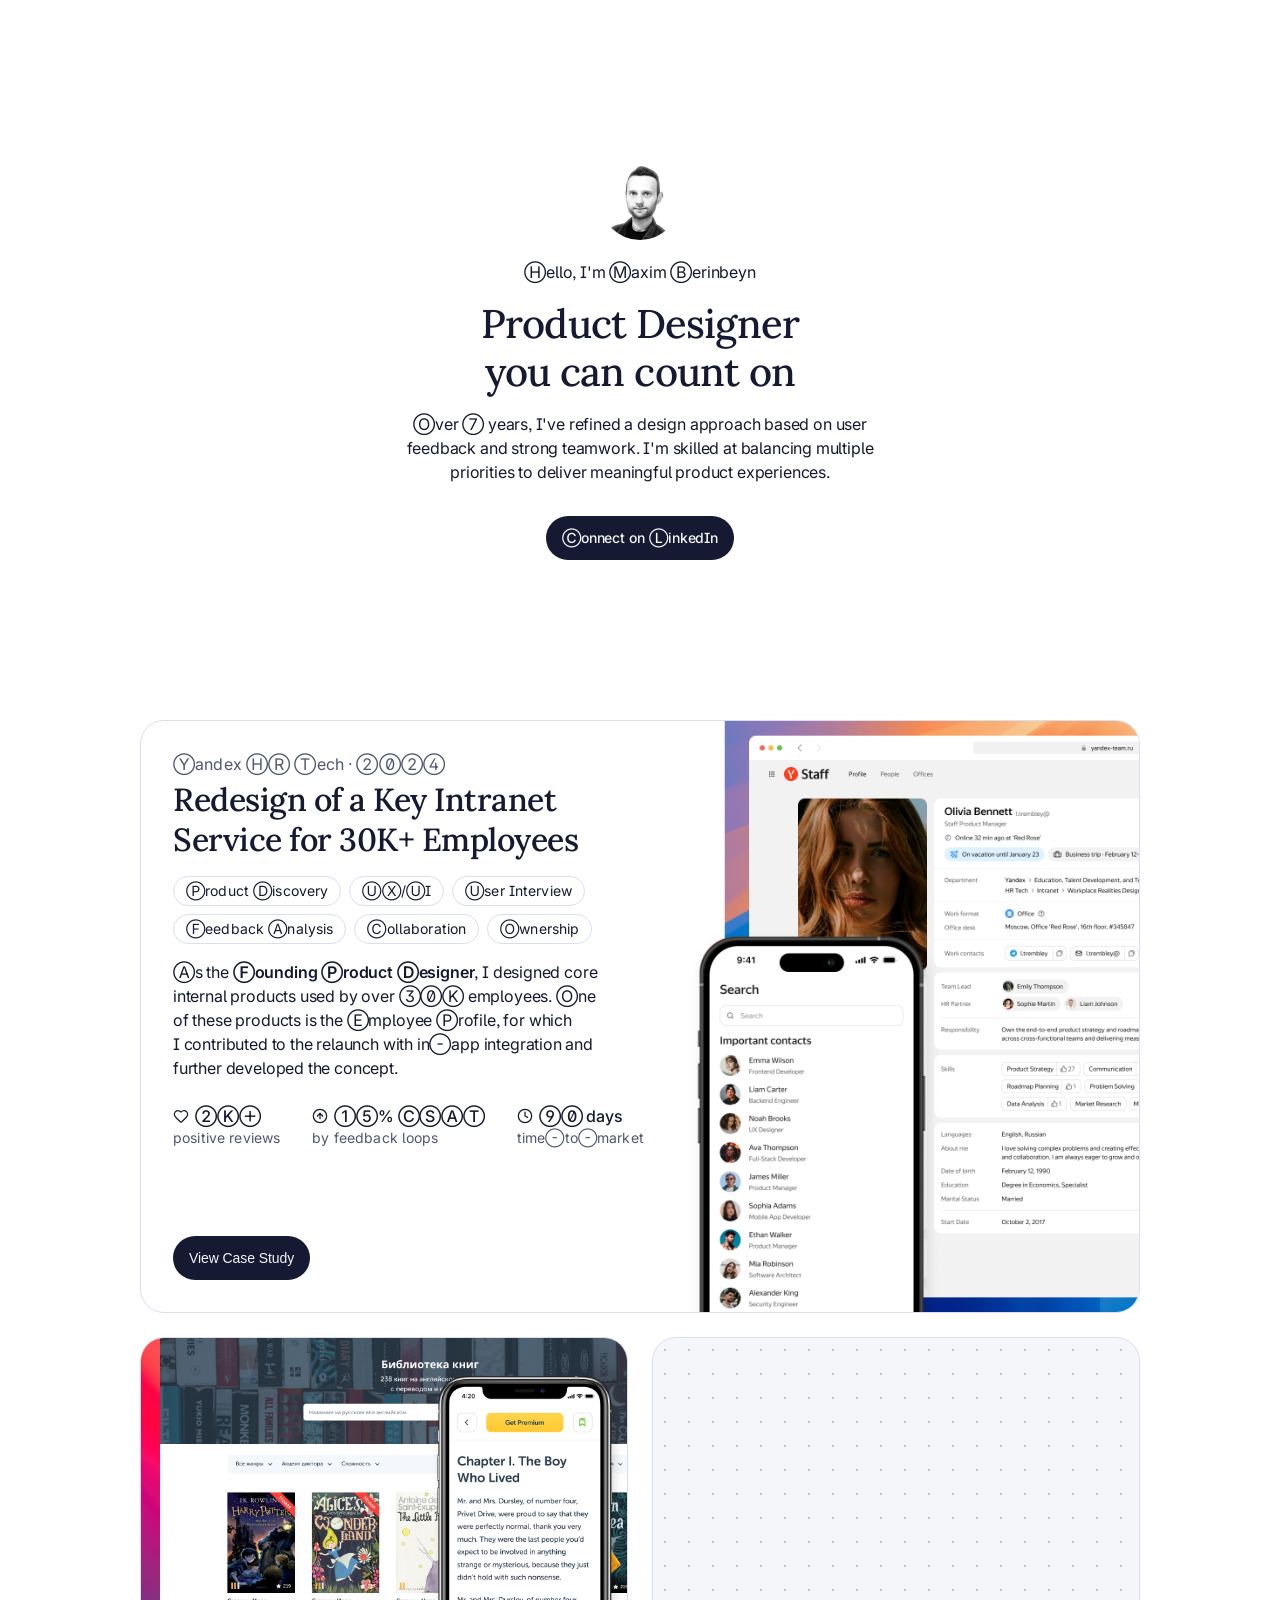
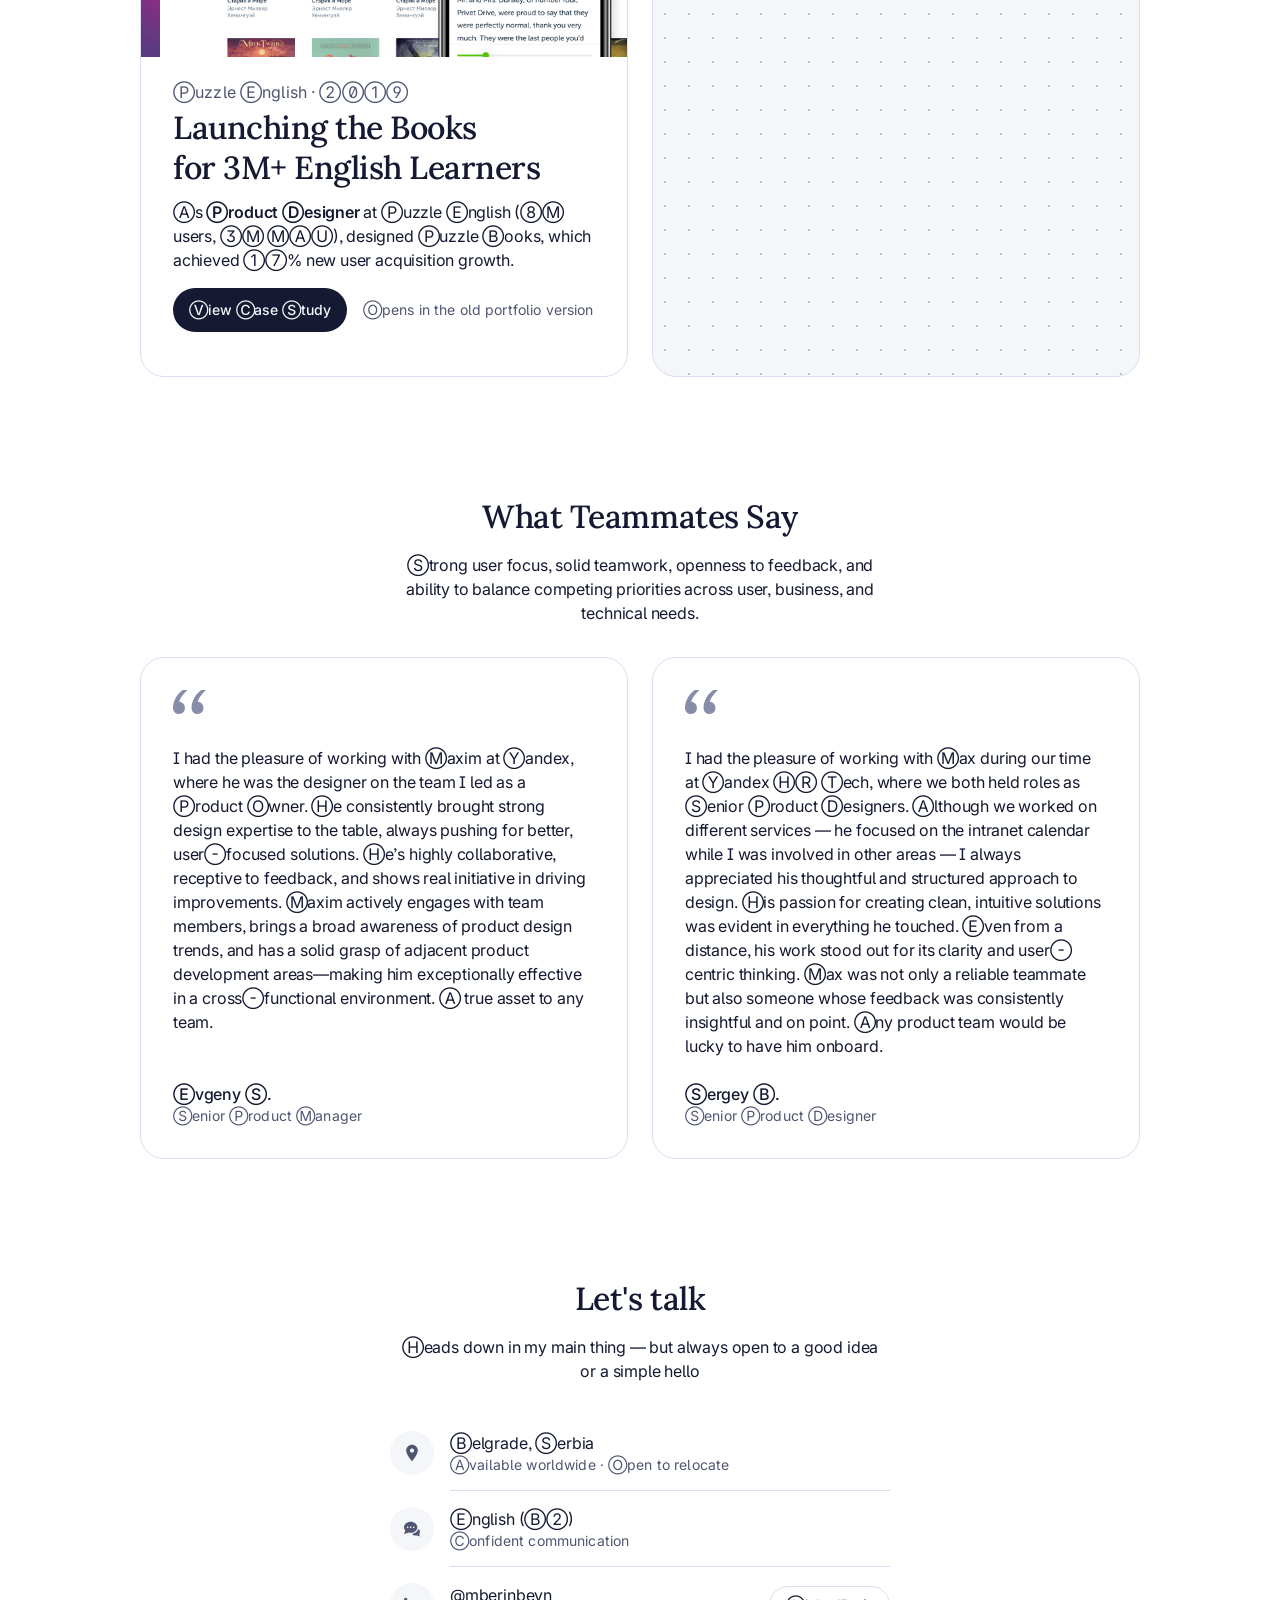
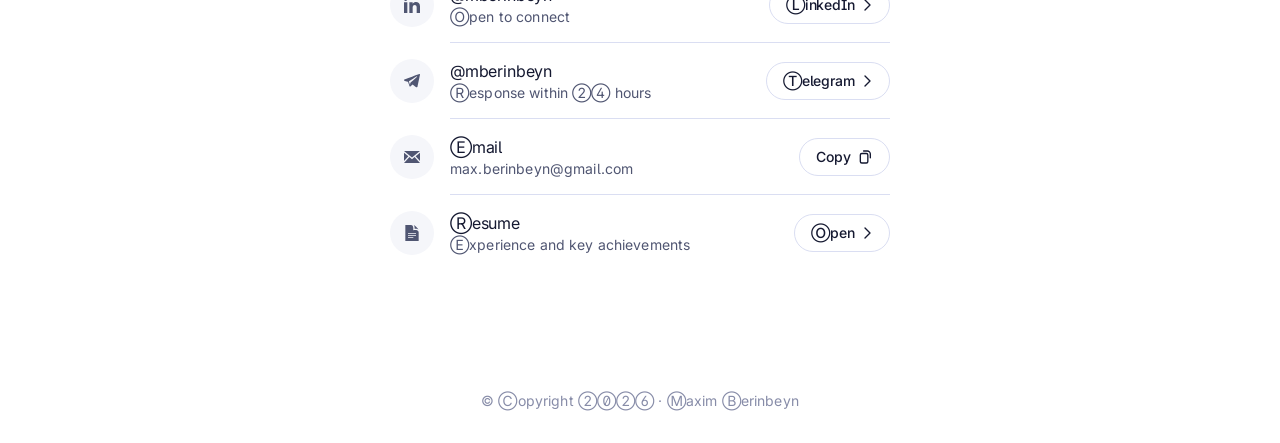
==== index.html @ 98b87002 "Add files via upload" ====
<!DOCTYPE html>
<html lang="en">
<head>
  <meta charset="UTF-8" />
  <meta name="viewport" content="width=device-width, initial-scale=1.0" />
  <title>Maxim Berinbeyn — Product Designer</title>

  <!-- Google Fonts: Inter (variable) + Lora -->
  <link href="https://fonts.googleapis.com/css2?family=Inter:ital,opsz,wght@0,14..32,100..900;1,14..32,100..900&family=Lora:ital,wght@0,400..700;1,400..700&display=swap" rel="stylesheet" />

  <!-- Styles -->
  <link rel="stylesheet" href="styles.css" />
</head>
<body>

  <!-- ─── Page Wrapper ──────────────────────────────────────────── -->
  <div class="page">

    <!-- ─── Hero Card ─────────────────────────────────────────── -->
    <section class="card">

      <!-- 1. Avatar -->
      <div class="avatar" role="img" aria-label="Photo of Maxim Berinbeyn"></div>

      <!-- 2. Greeting -->
      <p class="greeting">Hello, I'm Maxim Berinbeyn</p>

      <!-- 3. Heading -->
      <h1 class="heading">Product Designer<br />you can count on</h1>

      <!-- 4. Description -->
      <p class="description">Over 7&nbsp;years, I've refined a&nbsp;design approach based on&nbsp;user feedback and strong teamwork. I'm skilled at&nbsp;balancing multiple priorities to&nbsp;deliver meaningful product experiences.</p>

      <!-- 5. CTA Button -->
      <a href="https://www.linkedin.com/in/mberinbeyn/" class="btn-linkedin" target="_blank" rel="noopener noreferrer">Connect on&nbsp;LinkedIn</a>

    </section>

    <!-- ─── Case Study Card ──────────────────────────────────────── -->
    <!-- ─── Coming Soon Card (hidden on mobile) ─────────────────── -->
    <article class="case-card case-card--coming-soon" style="display: none;">

      <!-- Left half -->
      <div class="case-left">

        <!-- Top group -->
        <div class="case-top">

          <!-- A. Company label -->
          <p class="case-label">Yandex HR Tech · 2024</p>

          <!-- B. Case title -->
          <h2 class="case-title">Redesign of&nbsp;a Key Intranet Service for&nbsp;30K+&nbsp;Employees</h2>

          <!-- C. Tags -->
          <div class="case-tags">
            <span class="case-tag">Product Discovery</span>
            <span class="case-tag">UX/UI</span>
            <span class="case-tag">User Interview</span>
            <span class="case-tag">Feedback Analysis</span>
            <span class="case-tag">Collaboration</span>
            <span class="case-tag">Ownership</span>
          </div>

          <!-- D. Description -->
          <p class="case-description">As the <strong>Founding Product Designer</strong>, I&nbsp;designed core internal products used by&nbsp;over 30K&nbsp;employees. One of&nbsp;these products is&nbsp;the Employee Profile, for which I&nbsp;contributed to&nbsp;the relaunch with in-app integration and further developed the concept.</p>

        </div>

        <!-- F. CTA -->
        <button class="case-coming-soon" disabled>Coming Soon</button>

      </div>

      <!-- Right half — cover image -->
      <div class="case-right case-right--3"></div>

    </article>

    <!-- ─── Main Case Card ────────────────────────────────────────── -->
    <article class="case-card">

      <!-- Left half -->
      <div class="case-left">

        <!-- Top group -->
        <div class="case-top">

          <!-- A. Company label -->
          <p class="case-label">Yandex HR Tech · 2024</p>

          <!-- B. Case title -->
          <h2 class="case-title">Redesign of&nbsp;a Key Intranet Service for&nbsp;30K+&nbsp;Employees</h2>

          <!-- C. Tags -->
          <div class="case-tags">
            <span class="case-tag">Product Discovery</span>
            <span class="case-tag">UX/UI</span>
            <span class="case-tag">User Interview</span>
            <span class="case-tag">Feedback Analysis</span>
            <span class="case-tag">Collaboration</span>
            <span class="case-tag">Ownership</span>
          </div>

          <!-- D. Description -->
          <p class="case-description">As the <strong>Founding Product Designer</strong>, I&nbsp;designed core internal products used by&nbsp;over 30K&nbsp;employees. One of&nbsp;these products is&nbsp;the Employee Profile, for which I&nbsp;contributed to&nbsp;the relaunch with in-app integration and further developed the concept.</p>

          <!-- E. Metrics -->
          <div class="case-metrics">

            <div class="case-metric">
              <div class="case-metric__value">
                <svg aria-hidden="true" xmlns="http://www.w3.org/2000/svg" width="16" height="16" viewBox="0 0 16 16" fill="none"><path d="M1.33398 6.33369C1.334 5.59182 1.55905 4.86741 1.97941 4.25613C2.39977 3.64485 2.99566 3.17546 3.68839 2.90995C4.38112 2.64445 5.13809 2.59532 5.85933 2.76905C6.58056 2.94278 7.23213 3.33121 7.72798 3.88302C7.76291 3.92036 7.80513 3.95013 7.85203 3.97049C7.89894 3.99084 7.94952 4.00134 8.00065 4.00134C8.05178 4.00134 8.10236 3.99084 8.14927 3.97049C8.19617 3.95013 8.23839 3.92036 8.27332 3.88302C8.76761 3.32762 9.41933 2.93593 10.1417 2.76009C10.8641 2.58424 11.623 2.63258 12.3172 2.89867C13.0115 3.16477 13.6082 3.63599 14.0281 4.24962C14.4479 4.86325 14.6709 5.59019 14.6673 6.33369C14.6673 7.86035 13.6673 9.00035 12.6673 10.0004L9.00598 13.5424C8.88176 13.685 8.7286 13.7996 8.55668 13.8786C8.38476 13.9575 8.19801 13.9989 8.00884 14.0001C7.81967 14.0013 7.63242 13.9622 7.45951 13.8855C7.2866 13.8088 7.132 13.6961 7.00598 13.555L3.33398 10.0004C2.33398 9.00035 1.33398 7.86702 1.33398 6.33369Z" stroke="currentColor" stroke-width="1.25" stroke-linecap="round" stroke-linejoin="round"/></svg>
                2K+
              </div>
              <span class="case-metric__label">positive reviews</span>
            </div>

            <div class="case-metric">
              <div class="case-metric__value">
                <svg aria-hidden="true" xmlns="http://www.w3.org/2000/svg" width="16" height="16" viewBox="0 0 16 16" fill="none"><g clip-path="url(#icon-arrow-up)"><path d="M8.00065 14.6673C11.6825 14.6673 14.6673 11.6825 14.6673 8.00065C14.6673 4.31875 11.6825 1.33398 8.00065 1.33398C4.31875 1.33398 1.33398 4.31875 1.33398 8.00065C1.33398 11.6825 4.31875 14.6673 8.00065 14.6673Z" stroke="currentColor" stroke-width="1.25" stroke-linecap="round" stroke-linejoin="round"/><path d="M10.6673 8.00065L8.00065 5.33398L5.33398 8.00065" stroke="currentColor" stroke-width="1.25" stroke-linecap="round" stroke-linejoin="round"/><path d="M8 10.6673V5.33398" stroke="currentColor" stroke-width="1.25" stroke-linecap="round" stroke-linejoin="round"/></g><defs><clipPath id="icon-arrow-up"><rect width="16" height="16" fill="white"/></clipPath></defs></svg>
                15%&nbsp;CSAT
              </div>
              <span class="case-metric__label">by&nbsp;feedback loops</span>
            </div>

            <div class="case-metric">
              <div class="case-metric__value">
                <svg aria-hidden="true" xmlns="http://www.w3.org/2000/svg" width="16" height="16" viewBox="0 0 16 16" fill="none"><g clip-path="url(#icon-clock)"><path d="M8 4V8L10.6667 9.33333" stroke="currentColor" stroke-width="1.25" stroke-linecap="round" stroke-linejoin="round"/><path d="M8.00065 14.6673C11.6825 14.6673 14.6673 11.6825 14.6673 8.00065C14.6673 4.31875 11.6825 1.33398 8.00065 1.33398C4.31875 1.33398 1.33398 4.31875 1.33398 8.00065C1.33398 11.6825 4.31875 14.6673 8.00065 14.6673Z" stroke="currentColor" stroke-width="1.25" stroke-linecap="round" stroke-linejoin="round"/></g><defs><clipPath id="icon-clock"><rect width="16" height="16" fill="white"/></clipPath></defs></svg>
                90&nbsp;days
              </div>
              <span class="case-metric__label">time-to-market</span>
            </div>

          </div>
        </div>

        <!-- F. CTA link (pushed to bottom by justify-content: space-between) -->
        <button class="case-coming-soon" id="open-case-modal">View Case Study</button>

      </div>

      <!-- Right half — cover image -->
      <div class="case-right"></div>

    </article>

    <!-- ─── Project Cards with Image ───────────────────────────── -->
    <div class="proj-cards">

      <!-- Left card — Puzzle English -->
      <div class="proj-card">
        <div class="proj-card__image proj-card__image--1"></div>
        <div class="proj-card__body">
          <div class="proj-card__info">
            <p class="proj-card__label">Puzzle English · 2019</p>
            <h3 class="proj-card__title">Launching the Books for&nbsp;3M+&nbsp;English Learners</h3>
            <p class="proj-card__desc">As <strong>Product Designer</strong> at Puzzle English (8M users, 3M&nbsp;MAU), designed Puzzle Books, which achieved 17% new user acquisition growth.</p>
          </div>
          <div style="display: flex; align-items: center; gap: 16px;">
            <a href="https://mbdesign.framer.website/project-1" class="case-coming-soon proj-card__cta" style="align-self: center;" target="_blank" rel="noopener noreferrer">View Case Study</a>
            <p class="cs-image__caption" style="margin-top: 0;">Opens in the old portfolio version</p>
          </div>
        </div>
      </div>

      <!-- Right card — placeholder -->
      <div class="proj-card proj-card--placeholder"></div>


    </div>

    <!-- ─── What Teammates Say ───────────────────────────────────── -->
    <section class="standout">

      <h2 class="standout__heading">What Teammates Say</h2>
      <p class="standout__caption">Strong user focus, solid teamwork, openness to&nbsp;feedback, and ability to&nbsp;balance competing priorities across user, business, and technical needs.</p>

      <!-- 2×2 Grid -->
      <div class="standout-grid" style="margin-top: 32px;">

        <div class="standout-card">
          <div class="standout-card__top">
            <svg width="33" height="24" viewBox="0 0 33 24" fill="none" xmlns="http://www.w3.org/2000/svg" aria-hidden="true">
              <path d="M5.93043 24C4.08116 24 2.61449 23.392 1.53043 22.176C0.510145 20.96 0 19.488 0 17.76V16.896C0 15.488 0.255072 14.016 0.765217 12.48C1.27536 10.944 1.94493 9.408 2.77391 7.872C3.66667 6.336 4.68696 4.896 5.83478 3.552C7.04638 2.208 8.32174 1.024 9.66087 0H14.4435C12.2754 1.92 10.458 3.936 8.9913 6.048C7.52464 8.096 6.56812 10.048 6.12174 11.904H6.31304C8.09855 11.904 9.46956 12.48 10.4261 13.632C11.3826 14.784 11.8609 16.096 11.8609 17.568V18.144C11.8609 19.808 11.3188 21.216 10.2348 22.368C9.15072 23.456 7.71594 24 5.93043 24ZM24.487 24C22.6377 24 21.171 23.392 20.087 22.176C19.0667 20.96 18.5565 19.488 18.5565 17.76V16.896C18.5565 15.488 18.8116 14.016 19.3217 12.48C19.8319 10.944 20.5014 9.408 21.3304 7.872C22.2232 6.336 23.2435 4.896 24.3913 3.552C25.6029 2.208 26.8783 1.024 28.2174 0H33C30.8319 1.92 29.0145 3.936 27.5478 6.048C26.0812 8.096 25.1246 10.048 24.6783 11.904H24.8696C26.6551 11.904 28.0261 12.48 28.9826 13.632C29.9391 14.784 30.4174 16.096 30.4174 17.568V18.144C30.4174 19.808 29.8754 21.216 28.7913 22.368C27.7072 23.456 26.2725 24 24.487 24Z" fill="currentColor"/>
            </svg>
            <p class="standout-card__quote">I had the pleasure of working with Maxim at Yandex, where he was the designer on the team I led as a Product Owner. He consistently brought strong design expertise to the table, always pushing for better, user-focused solutions. He’s highly collaborative, receptive to feedback, and shows real initiative in driving improvements. Maxim actively engages with team members, brings a broad awareness of product design trends, and has a solid grasp of adjacent product development areas—making him exceptionally effective in a cross-functional environment. A true asset to any team.</p>
          </div>
          <div class="standout-card__author">
            <p class="standout-card__name">Evgeny S.</p>
            <p class="standout-card__role">Senior Product Manager</p>
          </div>
        </div>

        <div class="standout-card">
          <div class="standout-card__top">
            <svg width="33" height="24" viewBox="0 0 33 24" fill="none" xmlns="http://www.w3.org/2000/svg" aria-hidden="true">
              <path d="M5.93043 24C4.08116 24 2.61449 23.392 1.53043 22.176C0.510145 20.96 0 19.488 0 17.76V16.896C0 15.488 0.255072 14.016 0.765217 12.48C1.27536 10.944 1.94493 9.408 2.77391 7.872C3.66667 6.336 4.68696 4.896 5.83478 3.552C7.04638 2.208 8.32174 1.024 9.66087 0H14.4435C12.2754 1.92 10.458 3.936 8.9913 6.048C7.52464 8.096 6.56812 10.048 6.12174 11.904H6.31304C8.09855 11.904 9.46956 12.48 10.4261 13.632C11.3826 14.784 11.8609 16.096 11.8609 17.568V18.144C11.8609 19.808 11.3188 21.216 10.2348 22.368C9.15072 23.456 7.71594 24 5.93043 24ZM24.487 24C22.6377 24 21.171 23.392 20.087 22.176C19.0667 20.96 18.5565 19.488 18.5565 17.76V16.896C18.5565 15.488 18.8116 14.016 19.3217 12.48C19.8319 10.944 20.5014 9.408 21.3304 7.872C22.2232 6.336 23.2435 4.896 24.3913 3.552C25.6029 2.208 26.8783 1.024 28.2174 0H33C30.8319 1.92 29.0145 3.936 27.5478 6.048C26.0812 8.096 25.1246 10.048 24.6783 11.904H24.8696C26.6551 11.904 28.0261 12.48 28.9826 13.632C29.9391 14.784 30.4174 16.096 30.4174 17.568V18.144C30.4174 19.808 29.8754 21.216 28.7913 22.368C27.7072 23.456 26.2725 24 24.487 24Z" fill="currentColor"/>
            </svg>
            <p class="standout-card__quote">I had the pleasure of working with Max during our time at Yandex HR Tech, where we both held roles as Senior Product Designers. Although we worked on different services — he focused on the intranet calendar while I was involved in other areas — I always appreciated his thoughtful and structured approach to design. His passion for creating clean, intuitive solutions was evident in everything he touched. Even from a distance, his work stood out for its clarity and user-centric thinking. Max was not only a reliable teammate but also someone whose feedback was consistently insightful and on point. Any product team would be lucky to have him onboard.</p>
          </div>
          <div class="standout-card__author">
            <p class="standout-card__name">Sergey B.</p>
            <p class="standout-card__role">Senior Product Designer</p>
          </div>
        </div>


      </div>

    </section>

    <!-- ─── Let's Talk ──────────────────────────────────────────── -->
    <section class="contact">

      <h2 class="standout__heading">Let's talk</h2>
      <p class="standout__caption">Heads down in&nbsp;my main thing&nbsp;— but always open to&nbsp;a good idea or&nbsp;a simple hello</p>

      <div class="contact-rows">

        <!-- 1. Location -->
        <div class="contact-row">
          <div class="contact-icon">
            <svg width="20" height="20" viewBox="0 0 24 24" fill="currentColor" xmlns="http://www.w3.org/2000/svg">
              <path d="M12 2C8.13 2 5 5.13 5 9c0 5.25 7 13 7 13s7-7.75 7-13c0-3.87-3.13-7-7-7zm0 9.5c-1.38 0-2.5-1.12-2.5-2.5s1.12-2.5 2.5-2.5 2.5 1.12 2.5 2.5-1.12 2.5-2.5 2.5z"/>
            </svg>
          </div>
          <div class="contact-row__text">
            <p class="contact-row__title">Belgrade, Serbia</p>
            <p class="contact-row__caption">Available worldwide · Open to relocate</p>
          </div>
        </div>

        <!-- 2. Language -->
        <div class="contact-row">
          <div class="contact-icon">
            <svg width="16" height="16" viewBox="0 0 16 16" fill="none" xmlns="http://www.w3.org/2000/svg">
              <g clip-path="url(#clip0_322_2456)">
                <path d="M13.3333 6.2345C13.3333 2.99984 10.166 0.666504 6.66667 0.666504C3.146 0.666504 0 3.01717 0 6.2345C0 7.37517 0.41 8.49517 1.13667 9.3645C1.168 10.3825 0.569333 11.8432 0.0293333 12.9058C1.47467 12.6452 3.53067 12.0672 4.462 11.4958C9.59333 12.7472 13.3333 9.60117 13.3333 6.2345ZM3.66667 7.1545C3.20733 7.1545 2.83333 6.78117 2.83333 6.32117C2.83333 5.86117 3.20733 5.48784 3.66667 5.48784C4.126 5.48784 4.5 5.86117 4.5 6.32117C4.5 6.78117 4.126 7.1545 3.66667 7.1545ZM6.66667 7.1545C6.20733 7.1545 5.83333 6.78117 5.83333 6.32117C5.83333 5.86117 6.20733 5.48784 6.66667 5.48784C7.126 5.48784 7.5 5.86117 7.5 6.32117C7.5 6.78117 7.126 7.1545 6.66667 7.1545ZM9.66667 7.1545C9.20733 7.1545 8.83333 6.78117 8.83333 6.32117C8.83333 5.86117 9.20733 5.48784 9.66667 5.48784C10.126 5.48784 10.5 5.86117 10.5 6.32117C10.5 6.78117 10.126 7.1545 9.66667 7.1545ZM15.2553 13.0138C15.236 13.6812 15.6273 14.6372 15.9807 15.3332C15.0347 15.1612 13.6887 14.7838 13.0793 14.4098C10.836 14.9552 9.00333 14.2165 8.03067 13.0098C11.0687 12.5698 13.5247 10.6385 14.3567 8.11517C15.3433 8.76784 16 9.77584 16 10.9645C16 11.7112 15.7313 12.4452 15.2553 13.0138Z" fill="currentColor"/>
              </g>
              <defs>
                <clipPath id="clip0_322_2456">
                  <rect width="16" height="16" fill="white"/>
                </clipPath>
              </defs>
            </svg>
          </div>
          <div class="contact-row__text">
            <p class="contact-row__title">English (B2)</p>
            <p class="contact-row__caption">Confident communication</p>
          </div>
        </div>

        <!-- 3. LinkedIn -->
        <div class="contact-row">
          <div class="contact-icon">
            <svg width="16" height="16" viewBox="0 0 16 16" fill="none" xmlns="http://www.w3.org/2000/svg">
              <g clip-path="url(#clip0_322_2465)">
                <path d="M3.32 2.33317C3.32 3.25384 2.58 3.99984 1.66667 3.99984C0.753333 3.99984 0.0133333 3.25384 0.0133333 2.33317C0.0133333 1.41317 0.753333 0.666504 1.66667 0.666504C2.58 0.666504 3.32 1.41317 3.32 2.33317ZM3.33333 5.33317H0V15.9998H3.33333V5.33317ZM8.65467 5.33317H5.34267V15.9998H8.65533V10.4005C8.65533 7.28717 12.6747 7.0325 12.6747 10.4005V15.9998H16V9.24584C16 3.9925 10.052 4.18384 8.65467 6.76984V5.33317Z" fill="currentColor"/>
              </g>
              <defs>
                <clipPath id="clip0_322_2465">
                  <rect width="16" height="16" fill="white"/>
                </clipPath>
              </defs>
            </svg>
          </div>
          <div class="contact-row__text">
            <p class="contact-row__title">@mberinbeyn</p>
            <p class="contact-row__caption">Open to connect</p>
          </div>
          <a href="https://www.linkedin.com/in/mberinbeyn/" class="contact-action" target="_blank" rel="noopener noreferrer">
            LinkedIn
            <svg width="12" height="12" viewBox="0 0 12 12" fill="none" xmlns="http://www.w3.org/2000/svg" aria-hidden="true">
              <path d="M4 1L9 6L4 11" stroke="currentColor" stroke-width="1.35" stroke-linecap="round" stroke-linejoin="round"/>
            </svg>
          </a>
        </div>

        <!-- 4. Telegram -->
        <div class="contact-row">
          <div class="contact-icon">
            <svg width="16" height="16" viewBox="0 0 16 16" fill="none" xmlns="http://www.w3.org/2000/svg">
              <g clip-path="url(#clip0_322_2450)">
                <path fill-rule="evenodd" clip-rule="evenodd" d="M12.2563 14.1861C12.4709 14.3381 12.7476 14.3761 12.9943 14.2828C13.2409 14.1888 13.4223 13.9781 13.4769 13.7228C14.0563 11.0001 15.4616 4.10877 15.9889 1.6321C16.0289 1.44543 15.9623 1.25143 15.8156 1.12677C15.6689 1.0021 15.4656 0.966099 15.2843 1.03343C12.4889 2.0681 3.88026 5.2981 0.361599 6.6001C0.138265 6.68276 -0.0070681 6.89743 0.000265236 7.13277C0.00826524 7.36876 0.166932 7.57343 0.395599 7.6421C1.9736 8.1141 4.04493 8.77076 4.04493 8.77076C4.04493 8.77076 5.01293 11.6941 5.5176 13.1808C5.58093 13.3674 5.72693 13.5141 5.9196 13.5648C6.1116 13.6148 6.31693 13.5621 6.46026 13.4268C7.27093 12.6614 8.52426 11.4781 8.52426 11.4781C8.52426 11.4781 10.9056 13.2241 12.2563 14.1861ZM4.91627 8.40143L6.0356 12.0934L6.28426 9.75543C6.28426 9.75543 10.6089 5.85477 13.0743 3.63143C13.1463 3.5661 13.1563 3.45677 13.0963 3.3801C13.0369 3.30343 12.9276 3.28543 12.8456 3.33743C9.98827 5.1621 4.91627 8.40143 4.91627 8.40143Z" fill="currentColor"/>
              </g>
              <defs>
                <clipPath id="clip0_322_2450">
                  <rect width="16" height="16" fill="white"/>
                </clipPath>
              </defs>
            </svg>
          </div>
          <div class="contact-row__text">
            <p class="contact-row__title">@mberinbeyn</p>
            <p class="contact-row__caption">Response within 24 hours</p>
          </div>
          <a href="https://t.me/mberinbeyn" class="contact-action" target="_blank" rel="noopener noreferrer">
            Telegram
            <svg width="12" height="12" viewBox="0 0 12 12" fill="none" xmlns="http://www.w3.org/2000/svg" aria-hidden="true">
              <path d="M4 1L9 6L4 11" stroke="currentColor" stroke-width="1.35" stroke-linecap="round" stroke-linejoin="round"/>
            </svg>
          </a>
        </div>

        <!-- 5. Email -->
        <div class="contact-row">
          <div class="contact-icon">
            <svg width="16" height="16" viewBox="0 0 16 16" fill="none" xmlns="http://www.w3.org/2000/svg">
              <path d="M8 8.47533L0.01 2H15.9907L8 8.47533ZM4.38333 7.26067L0 3.708V12.042L4.38333 7.26067ZM11.6167 7.26067L16 12.042V3.708L11.6167 7.26067ZM10.5787 8.10133L8 10.1913L5.42133 8.10133L0.0146667 14H15.9853L10.5787 8.10133Z" fill="currentColor"/>
            </svg>
          </div>
          <div class="contact-row__text">
            <p class="contact-row__title">Email</p>
            <p class="contact-row__caption">max.berinbeyn@gmail.com</p>
          </div>
          <button class="contact-action" id="copy-email" type="button">
            Copy
            <svg width="16" height="16" viewBox="0 0 16 16" fill="none" xmlns="http://www.w3.org/2000/svg" aria-hidden="true">
              <path d="M13.3333 8.75008L13.3333 5.00003C13.3333 3.34317 11.9901 2.00002 10.3332 2.00003L6.58325 2.00008M9.33325 14.0001L4.83325 14.0001C4.00483 14.0001 3.33325 13.3285 3.33325 12.5001L3.33325 6.00008C3.33325 5.17165 4.00483 4.50008 4.83325 4.50008L9.33325 4.50008C10.1617 4.50008 10.8333 5.17165 10.8333 6.00008L10.8333 12.5001C10.8333 13.3285 10.1617 14.0001 9.33325 14.0001Z" stroke="currentColor" stroke-width="1.35" stroke-linecap="round"/>
            </svg>
          </button>
        </div>

        <!-- 6. Resume -->
        <div class="contact-row">
          <div class="contact-icon">
            <svg width="16" height="16" viewBox="0 0 16 16" fill="none" xmlns="http://www.w3.org/2000/svg">
              <path d="M9.16271 5.33333C9.16271 5.33333 10.1774 0 6.93937 0H1.33337V16H14.6667V7.33333C14.6667 5.054 11.1687 4.83667 9.16271 5.33333ZM9.33337 12.6667H4.00004V12H9.33337V12.6667ZM12 10.6667H4.00004V10H12V10.6667ZM12 8.66667H4.00004V8H12V8.66667ZM9.71204 0.05C11.18 0.832667 13.6707 3.30533 14.6667 4.63733C13.8094 4.03733 11.9707 3.53267 10.606 3.85133C10.754 2.87267 10.4827 0.828667 9.71204 0.05Z" fill="currentColor"/>
            </svg>
          </div>
          <div class="contact-row__text">
            <p class="contact-row__title">Resume</p>
            <p class="contact-row__caption">Experience and key achievements</p>
          </div>
          <a href="https://drive.google.com/file/d/1OMU5HQWd03FZ41a8Uj-kn_4zXIIw7IEh/view?usp=sharing" class="contact-action" target="_blank" rel="noopener noreferrer">
            Open
            <svg width="12" height="12" viewBox="0 0 12 12" fill="none" xmlns="http://www.w3.org/2000/svg" aria-hidden="true">
              <path d="M4 1L9 6L4 11" stroke="currentColor" stroke-width="1.35" stroke-linecap="round" stroke-linejoin="round"/>
            </svg>
          </a>
        </div>

      </div>

    </section>

  </div>

  <!-- ─── Footer ──────────────────────────────────────────────── -->
  <footer class="footer">
    <p class="footer-text">© Copyright 2026 · Maxim Berinbeyn</p>
  </footer>

  <!-- ─── Bottom Island ────────────────────────────────────────── -->
  <div class="bottom-island" id="js-bottom-island">
    <div class="bottom-island__inner">
      <a href="https://www.linkedin.com/in/mberinbeyn/" class="cta-float" target="_blank" rel="noopener noreferrer">
        <img src="img/Main/me.jpg" alt="Maxim Berinbeyn" class="cta-float-avatar" />
        <div class="cta-float-text">
          <span class="cta-float-title">Get in touch</span>
          <span class="cta-float-subtitle">Connect on LinkedIn</span>
        </div>
        <svg class="cta-float-arrow" width="24" height="24" viewBox="0 0 24 24" fill="none" xmlns="http://www.w3.org/2000/svg">
          <path d="M7 17L17 7M17 7H9M17 7V15" stroke="currentColor" stroke-width="1.5" stroke-linecap="round" stroke-linejoin="round"/>
        </svg>
      </a>
    </div>
  </div>

  <!-- ─── Password Modal ───────────────────────────────────────── -->
  <div class="pw-overlay" id="pw-overlay" hidden>
    <div class="pw-modal">
      <h2 class="pw-modal__heading">This content is protected</h2>
      <p class="pw-modal__sub">To view, please enter the password.</p>
      <input class="pw-modal__input" id="pw-input" type="password" placeholder="Enter Password" autocomplete="off" />
      <button class="pw-modal__btn" id="pw-submit">Submit</button>
      <p class="pw-modal__error" id="pw-error" hidden>Incorrect password</p>
    </div>
  </div>

  <script src="script.js"></script>

</body>
</html>
---- styles.css ----
/* ─── Fonts ──────────────────────────────────────────────────── */
@font-face {
  font-family: 'Lora';
  src: url('font/RecklessCollectionVF-TRIAL.ttf') format('truetype');
  font-weight: 100 900;
  font-style: normal;
  font-display: swap;
}


@font-face {
  font-family: 'RecklessCondensedM';
  src: url('font/RecklessCondensedM-TRIAL-Medium.otf') format('opentype');
  font-weight: 500;
  font-style: normal;
  font-display: swap;
}

@font-face {
  font-family: 'RecklessCondensedS';
  src: url('font/RecklessCondensedS-TRIAL-Medium.otf') format('opentype');
  font-weight: 500;
  font-style: normal;
  font-display: swap;
}

/* ─── CSS Variables ─────────────────────────────────────────── */
:root {
  --darkest:       #151931;
  --dark:          #505672;
  --medium:        #878CA8;
  --light:         #DADEF2;
  --lightest:      #F5F6FA;
  --white:         #FFFFFF;
  --accent:        #6180FF;

  --darkest-hover: #2a3060;
  --dot-color:     #C0C2CC;
  --overlay-bg:    rgba(245, 246, 250, 0.95);
}

@media (prefers-color-scheme: dark) {
  :root {
    --darkest:       #FFFFFF;
    --dark:          #C0C0C0;
    --medium:        #A3A3A3;
    --light:         #444444;
    --lightest:      #252525;
    --white:         #171717;
    --accent:        #6180FF;

    --darkest-hover: #E0E0E0;
    --dot-color:     #444444;
    --overlay-bg:    rgba(23, 23, 23, 0.95);
  }
}

/* ─── Selection ─────────────────────────────────────────────── */
::selection {
  background: var(--darkest);
  color: var(--lightest);
}

/* ─── Reset & Base ──────────────────────────────────────────── */
*, *::before, *::after {
  box-sizing: border-box;
  margin: 0;
  padding: 0;
}

body {
  font-family: 'Inter', system-ui, -apple-system, Arial, sans-serif;
  font-size: 16px;
  background-color: var(--white);
  letter-spacing: -0.011em;

  -webkit-font-smoothing: antialiased;
  -moz-osx-font-smoothing: grayscale;
  text-rendering: optimizeLegibility;
  font-feature-settings: 'liga' 1, 'calt' 1, 'ss01' 1, 'ss02' 1, 'ss03' 1, 'ss04' 1, 'ss05' 1, 'ss06' 1, 'ss07' 1, 'ss08' 1;
}


.home {
  background-color: var(--lightest);
}

/* BUGS FIXED:
 * 1. styles.css: `.home::before` missing `pointer-events: none` — position: fixed; inset: 0
 *    overlay covers the entire viewport and can intercept clicks on buttons/links beneath it.
 *    Fixed by adding pointer-events: none to the decorative pseudo-element.
 */
.home::before {
  content: '';
  position: fixed;
  inset: 0;
  z-index: 0;
  pointer-events: none;
  background-image: radial-gradient(circle, var(--dot-color) 1.2px, transparent 1.2px);
  background-size: 24px 24px;
  -webkit-mask-image: radial-gradient(
    ellipse 80% 70% at 50% 45%,
    rgba(0,0,0,1) 0%,
    rgba(0,0,0,0.8) 30%,
    rgba(0,0,0,0.4) 55%,
    rgba(0,0,0,0.1) 75%,
    rgba(0,0,0,0) 100%
  );
  mask-image: radial-gradient(
    ellipse 80% 70% at 50% 45%,
    rgba(0,0,0,1) 0%,
    rgba(0,0,0,0.8) 30%,
    rgba(0,0,0,0.4) 55%,
    rgba(0,0,0,0.1) 75%,
    rgba(0,0,0,0) 100%
  );
}

/* ─── Page Wrapper ──────────────────────────────────────────── */
.page {
  position: relative;
  z-index: 1;
  min-height: 100vh;
  display: flex;
  flex-direction: column;
  align-items: center;
  justify-content: center;
  padding: 0px 20px;
}

/* ─── Hero Card ─────────────────────────────────────────────── */
.card {
  width: 1000px;
  max-width: 100%;
  padding: 160px 20px 120px 20px;
  display: flex;
  flex-direction: column;
  align-items: center;
  text-align: center;
}

/* ─── Avatar ────────────────────────────────────────────────── */
.avatar {
  width: 80px;
  height: 80px;
  border-radius: 56px;
  background: url('img/Main/me.jpg') center / cover no-repeat;
  flex-shrink: 0;
}

/* ─── Greeting ──────────────────────────────────────────────── */
.greeting {
  margin-top: 20px;
  color: var(--darkest);
  font-size: 16px;
  font-weight: 400;
  line-height: 150%;
}

/* ─── Heading ───────────────────────────────────────────────── */
.heading {
  margin-top: 16px;
  color: var(--darkest);
  font-family: 'Lora', Georgia, 'Times New Roman', serif;
  font-weight: 500;
  font-size: 40px;
  line-height: 120%;
  letter-spacing: -0.022em;
}

/* ─── Description ───────────────────────────────────────────── */
.description {
  margin-top: 16px;
  max-width: 500px;
  color: var(--darkest);
  font-size: 16px;
  font-weight: 400;
  line-height: 150%;
}

/* ─── CTA Button ────────────────────────────────────────────── */
.btn-linkedin {
  display: inline-block;
  margin-top: 32px;
  padding: 12px 16px;
  background-color: var(--darkest);
  border-radius: 32px;
  border: none;
  cursor: pointer;
  text-decoration: none;
  color: var(--lightest);
  font-size: 14px;
  font-weight: 500;
  line-height: 143%;
  letter-spacing: -0.006em;
  transition: background-color 0.2s ease;
}

.btn-linkedin:hover {
  background-color: var(--darkest-hover);
}

/* ─── Case Study Card ───────────────────────────────────────── */
.case-card {
  width: 1000px;
  max-width: 100%;
  height: 593px;
  background-color: var(--white);
  border-radius: 24px;
  border: 1px solid var(--light);
  display: flex;
  flex-direction: row;
  overflow: hidden;
}

.case-card + .case-card {
  margin-top: 40px;
}

/* Left half — text content */
.case-left {
  display: flex;
  padding: 32px 24px 32px 32px;
  flex-direction: column;
  justify-content: space-between;
  align-items: flex-start;
  flex: 1 0 0;
  align-self: stretch;
}

/* Top group inside left half */
.case-top {
  display: flex;
  flex-direction: column;
  align-items: flex-start;
}

/* Company label */
.case-label {
  color: var(--dark);
  font-size: 16px;
  font-weight: 400;
  line-height: 143%;
  letter-spacing: 0.14px;
}

/* Case title */
.case-title {
  margin-top: 4px;
  color: var(--darkest);
  font-family: 'Lora', Georgia, 'Times New Roman', serif;
  font-weight: 530;
  font-size: 32px;
  line-height: 125%;
  letter-spacing: -0.015em;
}

/* Tags row */
.case-tags {
  margin-top: 16px;
  display: flex;
  align-items: flex-start;
  align-content: flex-start;
  gap: 8px;
  align-self: stretch;
  flex-wrap: wrap;
}

.case-tag {
  display: flex;
  padding: 4px 12px;
  justify-content: center;
  align-items: center;
  gap: 8px;
  border-radius: 999px;
  border: 1px solid var(--light);
  background: transparent;
  color: var(--darkest);
  font-size: 14px;
  font-weight: 400;
  line-height: 143%;
  letter-spacing: 0.14px;
}

/* Description */
.case-description {
  margin-top: 16px;
  color: var(--darkest);
  font-size: 16px;
  font-weight: 400;
  line-height: 150%;
}

.case-description strong {
  font-weight: 600;
}

/* Metrics row */
.case-metrics {
  margin-top: 24px;
  display: flex;
  flex-direction: row;
  gap: 32px;
}

.case-metric {
  display: flex;
  flex-direction: column;
}

.case-metric__value {
  display: flex;
  align-items: center;
  gap: 6px;
  color: var(--darkest);
  font-size: 16px;
  font-weight: 500;
  line-height: 150%;
}

.case-metric__value svg {
  stroke: currentColor;
  flex-shrink: 0;
}

.case-metric__label {
  color: var(--dark);
  font-size: 14px;
  font-weight: 400;
  line-height: 143%;
  letter-spacing: 0.14px;
}

/* View Case Study button */
.case-coming-soon {
  display: inline-block;
  padding: 12px 16px;
  background-color: var(--darkest);
  border-radius: 32px;
  border: none;
  cursor: pointer;
  text-decoration: none;
  color: var(--lightest);
  font-size: 14px;
  font-weight: 500;
  line-height: 143%;
  letter-spacing: -0.006em;
  transition: background-color 0.2s ease;
}

.case-coming-soon:hover {
  background-color: var(--darkest-hover);
}

.case-coming-soon:disabled {
  background-color: var(--medium);
  cursor: default;
  opacity: 1;
}

/* ─── Project Cards with Image ─────────────────────────────── */
.proj-cards {
  margin-top: 24px;
  width: 1000px;
  max-width: 100%;
  display: flex;
  gap: 24px;
}

.proj-card {
  flex: 1;
  height: 640px;
  display: flex;
  flex-direction: column;
  border: 1px solid var(--light);
  border-radius: 24px;
  overflow: hidden;
  text-decoration: none;
  background: var(--white);
  transition: border-color 0.2s ease;
}

.proj-card:hover {
  border-color: var(--medium);
}

.proj-cards .proj-card:first-child:hover {
  border-color: var(--light);
}


.proj-card__image {
  width: 100%;
  flex: 0 0 50%;
  background: var(--medium);
}

.proj-card__image--1 {
  background: url('img/Main/cover_2.png') center / cover no-repeat;
}

.proj-card__body {
  padding: 24px 32px 32px 32px;
  display: flex;
  flex-direction: column;
  gap: 16px;
}

.proj-card__info {
  display: flex;
  flex-direction: column;
}

.proj-card__label {
  color: var(--dark);
  font-size: 16px;
  font-weight: 400;
  line-height: 143%;
  letter-spacing: 0.14px;
}

.proj-card__title {
  margin-top: 4px;
  color: var(--darkest);
  font-family: 'Lora', Georgia, 'Times New Roman', serif;
  font-weight: 530;
  font-size: 32px;
  line-height: 125%;
  letter-spacing: -0.015em;
}

.proj-card__desc {
  margin-top: 12px;
  color: var(--darkest);
  font-size: 16px;
  font-weight: 400;
  line-height: 150%;
}

.proj-card__desc strong {
  font-weight: 600;
}

.proj-card__arrow {
  width: 36px;
  height: 36px;
  border-radius: 50%;
  background: var(--darkest);
  display: flex;
  align-items: center;
  justify-content: center;
  flex-shrink: 0;
  align-self: flex-start;
}

.proj-card__cta {
  align-self: flex-start;
  margin-top: auto;
}

.proj-card--placeholder {
  background-color: var(--lightest);
  background-image: radial-gradient(circle, var(--dot-color) 1.2px, transparent 1.2px);
  background-size: 24px 24px;
  border: 1px solid var(--light);
  pointer-events: none;
}

@media (max-width: 480px) {
  .proj-cards {
    flex-direction: column;
  }
}

/* ─── What Stands Out ───────────────────────────────────────── */
.standout {
  margin-top: 120px;
  padding-bottom: 120px;
  display: flex;
  flex-direction: column;
  align-items: center;
  text-align: center;
  width: 100%;
}

.standout__heading {
  color: var(--darkest);
  font-family: 'Lora', Georgia, 'Times New Roman', serif;
  font-weight: 530;
  font-size: 32px;
  line-height: 125%;
  letter-spacing: -0.015em;
  text-align: center;
}

.standout__caption {
  margin-top: 16px;
  max-width: 500px;
  color: var(--darkest);
  font-family: 'Inter', system-ui, -apple-system, Arial, sans-serif;
  font-size: 16px;
  font-weight: 400;
  line-height: 150%;
  text-align: center;
}

/* ─── Testimonials Grid ─────────────────────────────────────── */
.standout-toggle {
  background: none;
  border: none;
  padding: 0;
  margin-top: 24px;
}

.standout-grid {
  margin-top: 16px;
  display: grid;
  grid-template-columns: 1fr 1fr;
  gap: 24px;
  width: 1000px;
  max-width: 100%;
}

.standout-card {
  flex: 0 0 460px;
  scroll-snap-align: start;
  padding: 32px;
  border: 1px solid var(--light);
  border-radius: 24px;
  background: var(--white);
  display: flex;
  flex-direction: column;
  justify-content: space-between;
  text-align: left;
}

.standout-card__top {
  display: flex;
  flex-direction: column;
}

.standout-card__quote {
  margin-top: 32px;
  color: var(--darkest);
  font-family: 'Inter', system-ui, -apple-system, Arial, sans-serif;
  font-size: 16px;
  font-weight: 400;
  line-height: 150%;
  text-align: left;
}

.standout-card svg {
  color: var(--medium);
  flex-shrink: 0;
}

.standout-card__author {
  margin-top: 24px;
}

/* ─── Testimonial Dots ──────────────────────────────────────── */
.standout-dots {
  display: flex;
  align-items: center;
  justify-content: center;
  gap: 8px;
  margin-top: 24px;
}

.standout-dot {
  width: 8px;
  height: 8px;
  border-radius: 999px;
  background: var(--light);
  border: none;
  padding: 0;
  cursor: pointer;
  transition: width 0.25s ease, background 0.25s ease;
  flex-shrink: 0;
}

.standout-dot--active {
  width: 24px;
  background: var(--darkest);
}

.standout-card__name {
  color: var(--darkest);
  font-family: 'Inter', system-ui, -apple-system, Arial, sans-serif;
  font-size: 16px;
  font-weight: 500;
  line-height: 150%;
}

.standout-card__role {
  color: var(--dark);
  font-family: 'Inter', system-ui, -apple-system, Arial, sans-serif;
  font-size: 14px;
  font-weight: 400;
  line-height: 143%;
  letter-spacing: 0.14px;
}

/* === Image Zoom === */
.zoomable {
  cursor: zoom-in;
  transition: opacity 0.2s;
}

.zoomable:hover {
  opacity: 0.9;
}

.medium-zoom-overlay,
.medium-zoom-image--opened {
  z-index: 9999;
}

.medium-zoom-image--opened {
  cursor: zoom-out;
}

/* ─── Show More Toggle ──────────────────────────────────────── */
.standout__toggle {
  margin-top: 32px;
  background: none;
  border: none;
  padding: 0;
  cursor: pointer;
  color: var(--darkest);
  font-family: 'Inter', system-ui, -apple-system, Arial, sans-serif;
  font-size: 16px;
  font-weight: 500;
  line-height: 150%;
  transition: opacity 0.2s ease;
}

.standout__toggle:hover {
  opacity: 0.6;
}

/* ─── Extra Hidden Content ──────────────────────────────────── */
.standout__extra {
  max-height: 0;
  overflow: hidden;
  transition: max-height 0.3s ease;
  width: 1000px;
  max-width: 100%;
}

.standout__extra.open {
  max-height: 2000px;
}

/* Right half — cover image */
.case-right {
  flex: 1 0 0;
  align-self: stretch;
  background: url('img/Main/cover_1.png') center / cover no-repeat;
}

.case-right--2 {
  background-image: url('img/Main/cover_2.png');
}

.case-right--3 {
  background: url('img/Main/cover_3.png') center / cover no-repeat;
}

/* ─── Site Header ───────────────────────────────────────────── */
.site-header {
  position: fixed;
  top: 0;
  left: 0;
  right: 0;
  z-index: 1000;
  background: var(--white);
  transition: none;
}

.site-header.scrolled {
  top: 12px;
  left: 50%;
  right: auto;
  transform: translateX(-50%);
  width: calc(100% - 24px);
  max-width: 1000px;
  background: rgba(255, 255, 255, 0.8);
  backdrop-filter: blur(20px);
  -webkit-backdrop-filter: blur(20px);
  border-radius: 16px;
  border: 1px solid rgba(218, 222, 242, 0.5);
  animation: slideDown 0.23s ease forwards;
}

@keyframes slideDown {
  from {
    opacity: 0;
    transform: translateX(-50%) translateY(-100%);
  }
  to {
    opacity: 1;
    transform: translateX(-50%) translateY(0);
  }
}

.site-header__inner {
  display: flex;
  justify-content: space-between;
  align-items: center;
  width: 100%;
  padding: 16px 24px;
}

.site-header__nav {
  display: flex;
  align-items: center;
  gap: 24px;
}

.nav-link {
  color: var(--darkest);
  font-size: 16px;
  font-weight: 500;
  line-height: 150%;
  text-decoration: none;
  cursor: pointer;
  transition: opacity 0.2s ease;
}

.nav-link:hover {
  opacity: 0.6;
}

.btn-contact {
  display: inline-flex;
  align-items: center;
  height: 36px;
  padding: 8px 12px;
  background-color: var(--darkest);
  border-radius: 32px;
  border: none;
  cursor: pointer;
  text-decoration: none;
  color: var(--lightest);
  font-size: 14px;
  font-weight: 500;
  line-height: 143%;
  letter-spacing: 0.14px;
  transition: background-color 0.2s ease;
}

.btn-contact:hover {
  background-color: var(--darkest-hover);
}

/* ─── Case Study Page ───────────────────────────────────────── */
.cs-page {
  position: relative;
  z-index: 1;
  padding: 100px 20px 80px;
  display: flex;
  flex-direction: column;
  align-items: center;
  gap: 120px;
}

.cs-grid {
  display: flex;
  gap: 32px;
  width: 1000px;
  max-width: 100%;
}

/* Left column */
.cs-main {
  flex: 3;
  display: flex;
  flex-direction: column;
  gap: 24px;
}

.cs-section {
  display: flex;
  flex-direction: column;
  gap: 8px;
}

.cs-section-title {
  color: var(--dark);
  font-size: 14px;
  font-weight: 400;
  line-height: 143%;
  letter-spacing: 0.14px;
}

.cs-body {
  color: var(--darkest);
  font-size: 16px;
  font-weight: 400;
  line-height: 150%;
}

.cs-body strong {
  font-weight: 600;
}

.cs-list {
  list-style: none;
  display: flex;
  flex-direction: column;
  gap: 8px;
}

.cs-list-item {
  display: flex;
  align-items: flex-start;
  gap: 8px;
  color: var(--darkest);
  font-size: 16px;
  font-weight: 400;
  line-height: 150%;
}

.cs-list-icon {
  flex-shrink: 0;
  line-height: 150%;
}

/* Right column — Sidebar */
.cs-sidebar {
  flex: 1;
  display: flex;
  flex-direction: column;
  gap: 24px;
}

.cs-sidebar-label {
  color: var(--dark);
  font-size: 14px;
  font-weight: 400;
  line-height: 143%;
  letter-spacing: 0.14px;
  margin-bottom: 4px;
}

.cs-sidebar-value {
  color: var(--darkest);
  font-size: 16px;
  font-weight: 400;
  line-height: 150%;
}

/* ─── Case Study Content Block ──────────────────────────────── */
.cs-block {
  display: flex;
  flex-direction: column;
  gap: 16px;
  width: 1000px;
  max-width: 100%;
  background-color: var(--white);
  border-radius: 24px;
}

.cs-block .cs-body {
  max-width: 80%;
}

.cs-block__heading {
  color: var(--darkest);
  font-family: 'Lora', Georgia, 'Times New Roman', serif;
  font-weight: 530;
  font-size: 32px;
  line-height: 125%;
  letter-spacing: -0.015em;
}

/* ─── H3 ────────────────────────────────────────────────────── */
.cs-block__subheading {
  margin-top: 16px;
  color: var(--darkest);
  font-family: 'Inter', system-ui, -apple-system, Arial, sans-serif;
  font-weight: 400;
  font-size: 18px;
  line-height: 1.4;
  letter-spacing: -0.2px;
}

/* ─── Metrics Row ────────────────────────────────────────────── */
.cs-metrics-row {
  margin-top: 24px;
  display: grid;
  grid-template-columns: 1fr 1fr 1fr;
  gap: 16px;
}

.cs-metric-card {
  padding: 16px;
  border: 1px solid var(--light);
  border-radius: 16px;
  background: transparent;
}

.cs-metric-card__label {
  margin-top: 4px;
  color: var(--dark);
  font-family: 'Inter', system-ui, -apple-system, Arial, sans-serif;
  font-size: 14px;
  font-weight: 400;
  line-height: 143%;
  letter-spacing: 0.14px;
}

@media (max-width: 768px) {
  .cs-metrics-row {
    grid-template-columns: 1fr 1fr;
  }
}

@media (max-width: 480px) {
  .cs-metrics-row {
    grid-template-columns: 1fr;
    gap: 12px;
  }
}

.cs-block__row {
  display: flex;
  gap: 32px;
  width: 1000px;
  max-width: 100%;
  align-items: flex-start;
}

.cs-block__row .cs-body {
  flex: 3;
}

.cs-block__row .cs-metric-card {
  flex: 1;
}

.cs-metric-card--borderless {
  border: none;
  padding: 0;
}

/* ─── Goals List ────────────────────────────────────────────── */
.cs-goals {
  list-style: none;
  display: flex;
  flex-direction: column;
  gap: 12px;
  margin-top: 4px;
}

.cs-goal {
  display: flex;
  align-items: flex-start;
  gap: 12px;
}

.cs-goal__icon {
  width: 24px;
  height: 24px;
  flex-shrink: 0;
  margin-top: 1px;
}

.cs-goal__text {
  color: var(--darkest);
  font-size: 16px;
  font-weight: 400;
  line-height: 150%;
}

.cs-block__images {
  margin-top: 16px;
  display: flex;
  flex-direction: column;
  gap: 32px;
}

.cs-image-pair {
  display: flex;
  gap: 24px;
}

.cs-image-pair .cs-image-entry {
  flex: 1;
}

/* ─── Case Study Table of Contents ──────────────────────────── */
.cs-toc {
  display: grid;
  grid-template-columns: 1fr 1fr;
  gap: 24px;
  margin-top: 24px;
}

.cs-toc--3col {
  grid-template-columns: 1fr 1fr 1fr;
}

.cs-toc__card {
  display: flex;
  flex-direction: column;
  justify-content: space-between;
  padding: 24px;
  background: transparent;
  border: 1px solid var(--light);
  border-radius: 16px;
  height: 160px;
}

.cs-toc__top {
  display: flex;
  justify-content: space-between;
  align-items: flex-start;
  margin-bottom: 24px;
}

.cs-toc__title {
  color: var(--darkest);
  font-size: 16px;
  font-weight: 500;
  line-height: 150%;
}

.cs-toc__number {
  color: var(--darkest);
  font-size: 14px;
  font-weight: 400;
  line-height: 143%;
  letter-spacing: 0.14px;
  opacity: 0.5;
  flex-shrink: 0;
  margin-left: 12px;
}

.cs-toc__desc {
  color: var(--darkest);
  font-size: 16px;
  font-weight: 400;
  line-height: 150%;
}

@media (max-width: 480px) {
  .cs-toc {
    grid-template-columns: 1fr;
  }

  .cs-toc--3col {
    grid-template-columns: 1fr 1fr;
  }
}

.cs-image-entry {
  display: flex;
  flex-direction: column;
}

/* ─── Before / After Slider ─────────────────────────────────── */
.ba-viewer {
  position: relative;
  width: 100%;
  aspect-ratio: 16 / 9;
  overflow: hidden;
  cursor: col-resize;
  user-select: none;
}

.ba-viewer img {
  position: absolute;
  inset: 0;
  width: 100%;
  height: 100%;
  object-fit: cover;
  pointer-events: none;
  -webkit-user-drag: none;
}

.ba-viewer .ba-img-before { z-index: 1; }
.ba-viewer .ba-img-after  { z-index: 2; }

.ba-badge {
  position: absolute;
  top: 16px;
  z-index: 5;
  font-family: 'Inter', system-ui, -apple-system, Arial, sans-serif;
  font-size: 14px;
  font-weight: 400;
  line-height: 143%;
  letter-spacing: 0.14px;
  padding: 4px 12px;
  border-radius: 999px;
  background: var(--white);
  color: var(--darkest);
  pointer-events: none;
}

.ba-badge--before {
  left: 16px;
}

.ba-badge--after {
  right: 16px;
}

.ba-divider {
  position: absolute;
  top: 0; bottom: 0;
  left: 50%;
  width: 2px;
  background: var(--white);
  transform: translateX(-50%);
  z-index: 10;
  pointer-events: none;
}

.ba-handle {
  position: absolute;
  top: 50%;
  left: 50%;
  transform: translate(-50%, -50%);
  width: 48px;
  height: 48px;
  border-radius: 50%;
  background: var(--white);
  box-shadow: 0 2px 12px rgba(0, 0, 0, 0.4);
  z-index: 11;
  display: flex;
  align-items: center;
  justify-content: center;
  cursor: col-resize;
}

.ba-handle svg {
  width: 20px;
  height: 20px;
  fill: var(--darkest);
}

.cs-image {
  width: 100%;
  aspect-ratio: 16 / 9;
  object-fit: cover;
  background-color: var(--lightest);
  display: block;
}

.cs-image--square {
  aspect-ratio: 1 / 1;
}

.cs-image__caption {
  margin-top: 12px;
  color: var(--dark);
  font-size: 14px;
  font-weight: 400;
  line-height: 143%;
  letter-spacing: 0.14px;
}

/* ─── Case Study Hero ───────────────────────────────────────── */
.cs-hero {
  position: relative;
  z-index: 1;
  width: 100%;
  overflow: visible;
  display: flex;
  flex-direction: column;
  align-items: center;
}

.cs-hero::before {
  content: '';
  position: absolute;
  inset: 0;
  z-index: 0;
  background-image: url('img/Case_Study_1/cover_cs.png');
  background-size: cover;
  background-position: center;
  background-repeat: no-repeat;
}

.cs-hero__cover {
  position: relative;
  z-index: 1;
  width: 1000px;
  max-width: 100%;
  margin-top: 48px;
  border-radius: 0;
  display: block;
}

.cs-hero__inner {
  position: relative;
  z-index: 1;
  width: 1000px;
  max-width: 100%;
  padding: 120px 0px 0;
  display: flex;
  flex-direction: column;
  align-items: center;
  gap: 16px;
  text-align: center;
}

.cs-hero__icons {
  display: flex;
  align-items: center;
  justify-content: center;
}

.cs-hero__icon {
  width: 64px;
  height: 64px;
  border-radius: 50%;
  background-color: var(--light);
  flex-shrink: 0;
}

.cs-hero__icon--second {
  margin-left: -24px;
  position: relative;
  z-index: 1;
}

.cs-hero__tags .case-tag {
  background: var(--lightest);
}

.cs-hero__tags {
  display: flex;
  align-items: flex-start;
  align-content: flex-start;
  gap: 8px;
  flex-wrap: wrap;
  justify-content: center;
  max-width: 375px;
}

.cs-hero__heading {
  color: var(--darkest);
  font-family: 'Lora', Georgia, 'Times New Roman', serif;
  font-weight: 500;
  font-size: 40px;
  line-height: 125%;
  letter-spacing: -0.022em;
}

.cs-hero__subtitle {
  color: var(--darkest);
  font-size: 16px;
  font-weight: 400;
  line-height: 150%;
}

.cs-hero__browser {
  margin-top: 16px;
  margin-bottom: -280px;
  position: relative;
  z-index: 2;
  width: 100%;
  background-color: var(--white);
  border-radius: 12px;
  overflow: hidden;
}

.cs-hero__browser-bar {
  display: flex;
  align-items: center;
  gap: 6px;
  padding: 12px 16px;
}

.cs-hero__dot {
  width: 8px;
  height: 8px;
  border-radius: 50%;
  background-color: var(--light);
  flex-shrink: 0;
}

.cs-hero__browser-screen {
  width: 100%;
  aspect-ratio: 16 / 9;
  background-color: var(--lightest);
}

/* ─── Mobile: Page Layout ───────────────────────────────────── */
@media (max-width: 490px) {
  .site-header {
    top: auto;
    bottom: 0;
  }

  .site-header.scrolled {
    top: auto;
    bottom: 12px;
    width: calc(100% - 32px);
    max-width: 100%;
    animation: slideUp 0.23s ease forwards;
  }

  @keyframes slideUp {
    from {
      opacity: 0;
      transform: translateX(-50%) translateY(100%);
    }
    to {
      opacity: 1;
      transform: translateX(-50%) translateY(0);
    }
  }

  .site-header__inner {
    padding-left: 16px;
    padding-right: 16px;
  }

  .page {
    padding-left: 8px;
    padding-right: 8px;
  }

  .card {
    width: 100%;
    padding: 80px 24px;
  }

  .cs-page {
    padding-left: 16px;
    padding-right: 16px;
  }

  .cs-grid,
  .cs-block__row,
  .cs-image-pair {
    flex-direction: column;
  }

  .cs-block .cs-body,
  .cs-block__row .cs-body {
    max-width: 100%;
  }

  .cs-hero__inner {
    padding-left: 8px;
    padding-right: 8px;
  }

}

/* ─── Mobile: Case Study Card + Testimonials ───────────────── */
@media (max-width: 480px) {
  .standout-grid {
    grid-template-columns: 1fr;
    gap: 24px;
  }

  .standout-card {
    flex: none;
    width: 100%;
  }

  .case-card {
    width: 100%;
    height: auto;
    flex-direction: column;
    border-radius: 16px;
  }

  .case-right {
    order: -1;
    flex: none;
    width: 100%;
    height: 280px;
    align-self: auto;
    border-radius: 16px 16px 0 0;
    background-image: url('img/Case_Study_1/mob_cover_1.png');
  }

  .case-tags {
    display: none;
  }

  .case-right--2 {
    background-image: url('img/Case_Study_1/mob_cover_2.png');
  }

  .proj-card {
    height: auto;
  }

  .proj-card--placeholder {
    display: none;
  }

  .proj-card__image {
    flex: none;
    aspect-ratio: 407 / 280;
    height: auto;
  }

  .proj-card__image--1 {
    background: url('img/Case_Study_1/mob_cover_2.png') center / cover no-repeat;
  }

  .proj-card__body {
    padding: 20px;
  }

  .proj-card__cta {
    width: 100%;
    text-align: center;
    margin-top: 8px;
  }

  .case-left {
    flex: none;
    width: 100%;
    padding: 20px 20px 20px 20px;
  }

  .case-metrics {
    display: none;
  }

  .case-card--coming-soon {
    display: none;
  }

  #open-case-modal {
    width: 100%;
    text-align: center;
    margin-top: 24px;
  }

  .bottom-island {
    bottom: max(24px, calc(env(safe-area-inset-bottom) + 16px));
  }
}

/* ─── Bottom Island ─────────────────────────────────────────── */
.bottom-island {
  display: none;
  position: fixed;
  bottom: max(32px, calc(env(safe-area-inset-bottom) + 16px));
  left: 50%;
  transform: translateX(-50%) translateY(calc(100% + 32px));
  width: auto;
  max-width: calc(100% - 32px);
  z-index: 1000;
  background: transparent;
  border: none;
  opacity: 0;
  transition: transform 0.23s ease, opacity 0.23s ease;
  pointer-events: none;
}

.bottom-island.visible {
  transform: translateX(-50%) translateY(0);
  opacity: 1;
  pointer-events: auto;
}

.bottom-island__inner {
  display: flex;
  align-items: center;
}

.cta-float {
  display: flex;
  align-items: center;
  gap: 12px;
  padding: 8px;
  width: 240px;
  background: var(--darkest);
  border-radius: 999px;
  text-decoration: none;
  cursor: pointer;
  transition: opacity 0.2s ease;
  box-shadow: 0 2px 6px rgba(0, 0, 0, 0.04), 0 8px 24px rgba(0, 0, 0, 0.08);
}

.cta-float:hover {
  opacity: 0.9;
}

.cta-float-avatar {
  width: 36px;
  height: 36px;
  border-radius: 50%;
  object-fit: cover;
  flex-shrink: 0;
}

.cta-float-text {
  display: flex;
  flex-direction: column;
  flex: 1;
  min-width: 0;
}

.cta-float-title {
  color: var(--lightest);
  font-family: 'Inter', sans-serif;
  font-size: 14px;
  font-weight: 400;
  line-height: 120%;
}

.cta-float-subtitle {
  color: var(--light);
  font-family: 'Inter', sans-serif;
  font-size: 12px;
  font-weight: 400;
  line-height: 143%;
  letter-spacing: 0.14px;
}

.cta-float-arrow {
  width: 20px;
  height: 20px;
  flex-shrink: 0;
  color: var(--light);
  margin-right: 8px;
}

/* ─── Takeaways Card ────────────────────────────────────────── */
.cs-takeaways-card {
  margin-top: 32px;
  padding: 24px;
  border: 1px solid var(--light);
  border-radius: 16px;
  display: flex;
  flex-direction: column;
  gap: 16px;
}

.cs-takeaways-card .cs-block__subheading {
  margin-top: 0;
}

/* ─── Let's Talk ───────────────────────────────────────────── */
.contact {
  padding-bottom: 120px;
  width: 1000px;
  max-width: 100%;
  display: flex;
  flex-direction: column;
  align-items: center;
}

.contact-rows {
  margin-top: 32px;
  display: flex;
  flex-direction: column;
  width: 100%;
  max-width: 500px;
}

.contact-row {
  position: relative;
  display: flex;
  align-items: center;
  gap: 16px;
  padding: 16px 0;
}

.contact-row:not(:last-child)::after {
  content: '';
  position: absolute;
  bottom: 0;
  left: 60px; /* 44px icon + 16px gap */
  right: 0;
  height: 1px;
  background: var(--light);
}

.contact-icon {
  width: 44px;
  height: 44px;
  border-radius: 50%;
  background: var(--lightest);
  display: flex;
  align-items: center;
  justify-content: center;
  flex-shrink: 0;
  color: var(--dark);
}

.contact-row__text {
  flex: 1;
}

.contact-row__title {
  color: var(--darkest);
  font-size: 16px;
  font-weight: 400;
  line-height: 150%;
}

.contact-row__caption {
  color: var(--dark);
  font-size: 14px;
  font-weight: 400;
  line-height: 143%;
  letter-spacing: 0.14px;
}

.contact-action {
  display: inline-flex;
  align-items: center;
  gap: 6px;
  padding: 8px 16px;
  border: 1px solid var(--light);
  border-radius: 999px;
  background: transparent;
  color: var(--darkest);
  font-family: 'Inter', system-ui, -apple-system, Arial, sans-serif;
  font-size: 14px;
  font-weight: 500;
  line-height: 143%;
  letter-spacing: -0.006em;
  text-decoration: none;
  cursor: pointer;
  flex-shrink: 0;
  white-space: nowrap;
  transition: border-color 0.2s ease;
}

.contact-action:hover {
  border-color: var(--darkest);
}

/* ─── Footer ───────────────────────────────────────────────── */
.footer {
  padding-bottom: 32px;
  text-align: center;
}

.footer-text {
  color: var(--medium);
  font-size: 14px;
  font-weight: 400;
  line-height: 143%;
  letter-spacing: 0.14px;
}

/* ─── Password Modal ────────────────────────────────────────── */
.pw-overlay {
  position: fixed;
  inset: 0;
  z-index: 2000;
  background: #0a0a0a;
  display: flex;
  align-items: center;
  justify-content: center;
  padding: 24px;
  box-sizing: border-box;
}

.pw-overlay[hidden] {
  display: none;
}

.pw-modal {
  display: flex;
  flex-direction: column;
  align-items: center;
  gap: 16px;
  width: 100%;
  max-width: 460px;
  text-align: center;
}

.pw-modal__heading {
  color: #ffffff;
  font-family: 'Inter', system-ui, sans-serif;
  font-size: 32px;
  font-weight: 700;
  line-height: 1.2;
  margin: 0 0 4px;
}

.pw-modal__sub {
  color: rgba(255, 255, 255, 0.5);
  font-family: 'Inter', system-ui, sans-serif;
  font-size: 16px;
  font-weight: 400;
  line-height: 150%;
  margin: 0 0 8px;
}

.pw-modal__input {
  width: 100%;
  height: 52px;
  padding: 14px 20px;
  box-sizing: border-box;
  border: none;
  border-radius: 12px;
  background: #ffffff;
  color: #0a0a0a;
  font-family: 'Inter', system-ui, sans-serif;
  font-size: 16px;
  outline: none;
  transition: box-shadow 0.2s ease;
}

.pw-modal__input::placeholder {
  color: rgba(10, 10, 10, 0.4);
}

.pw-modal__input:focus {
  box-shadow: 0 0 0 3px rgba(255, 255, 255, 0.3);
}

.pw-modal__btn {
  width: 100%;
  height: 52px;
  background: #1a1a1a;
  color: #ffffff;
  border: 1px solid rgba(255, 255, 255, 0.12);
  border-radius: 12px;
  font-family: 'Inter', system-ui, sans-serif;
  font-size: 16px;
  font-weight: 500;
  cursor: pointer;
  transition: background-color 0.2s ease;
}

.pw-modal__btn:hover {
  background: #2a2a2a;
}

.pw-modal__error {
  color: #ff6b6b;
  font-family: 'Inter', system-ui, sans-serif;
  font-size: 14px;
  font-weight: 400;
  line-height: 143%;
  margin: 0;
}

.pw-modal__error[hidden] {
  display: none;
}

@media (max-width: 480px) {
  .pw-modal__heading {
    font-size: 24px;
  }

  .pw-modal__sub {
    font-size: 15px;
  }
}

/* ─── Dark Theme Overrides ──────────────────────────────────── */
@media (prefers-color-scheme: dark) {
  .site-header.scrolled {
    background: rgba(23, 23, 23, 0.8);
    border-color: rgba(68, 68, 68, 0.5);
  }

  .medium-zoom-overlay {
    background: rgba(23, 23, 23, 0.95) !important;
  }

  .standout-card svg {
    color: var(--medium);
  }

  .contact-icon {
    color: var(--darkest);
  }

  .cs-goal__icon {
    filter: invert(1) brightness(2);
  }

  .proj-card--placeholder {
    background-color: var(--lightest);
    background-image: radial-gradient(circle, var(--medium) 1.2px, transparent 1.2px);
  }
}
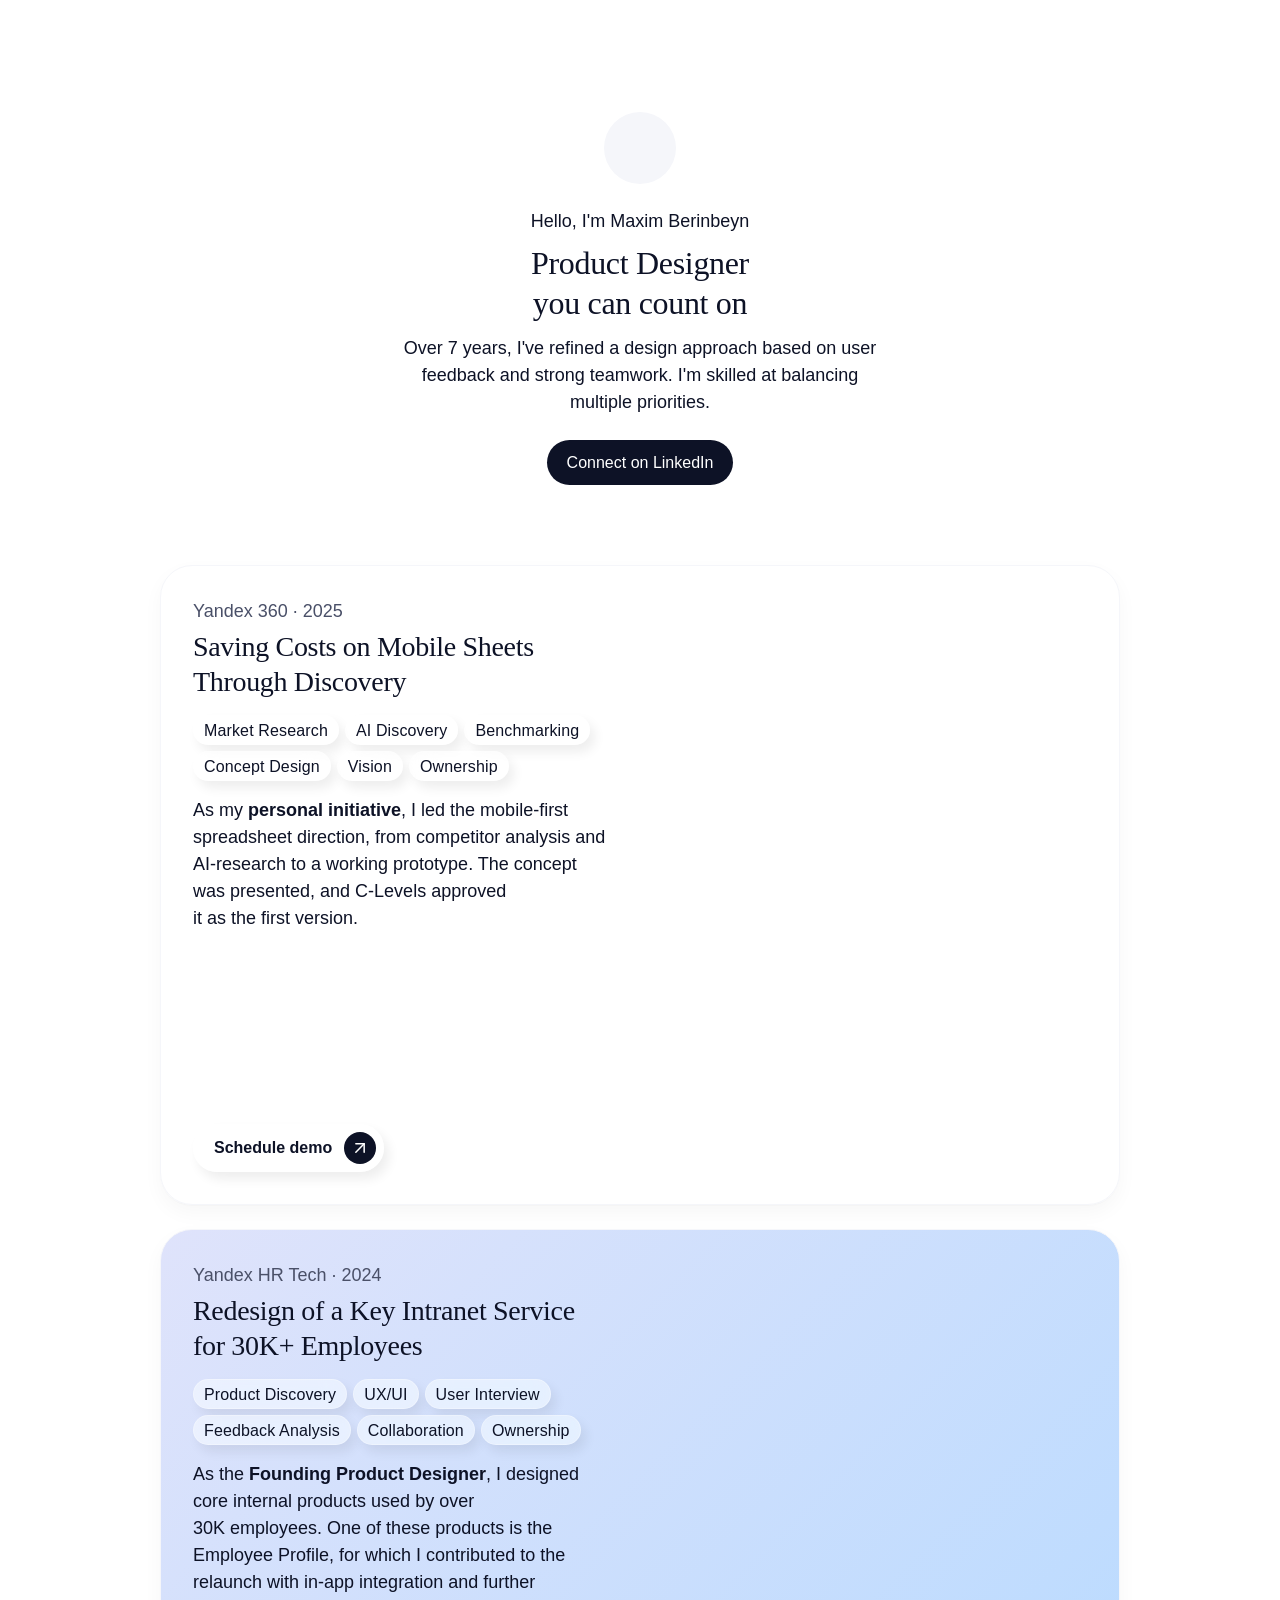
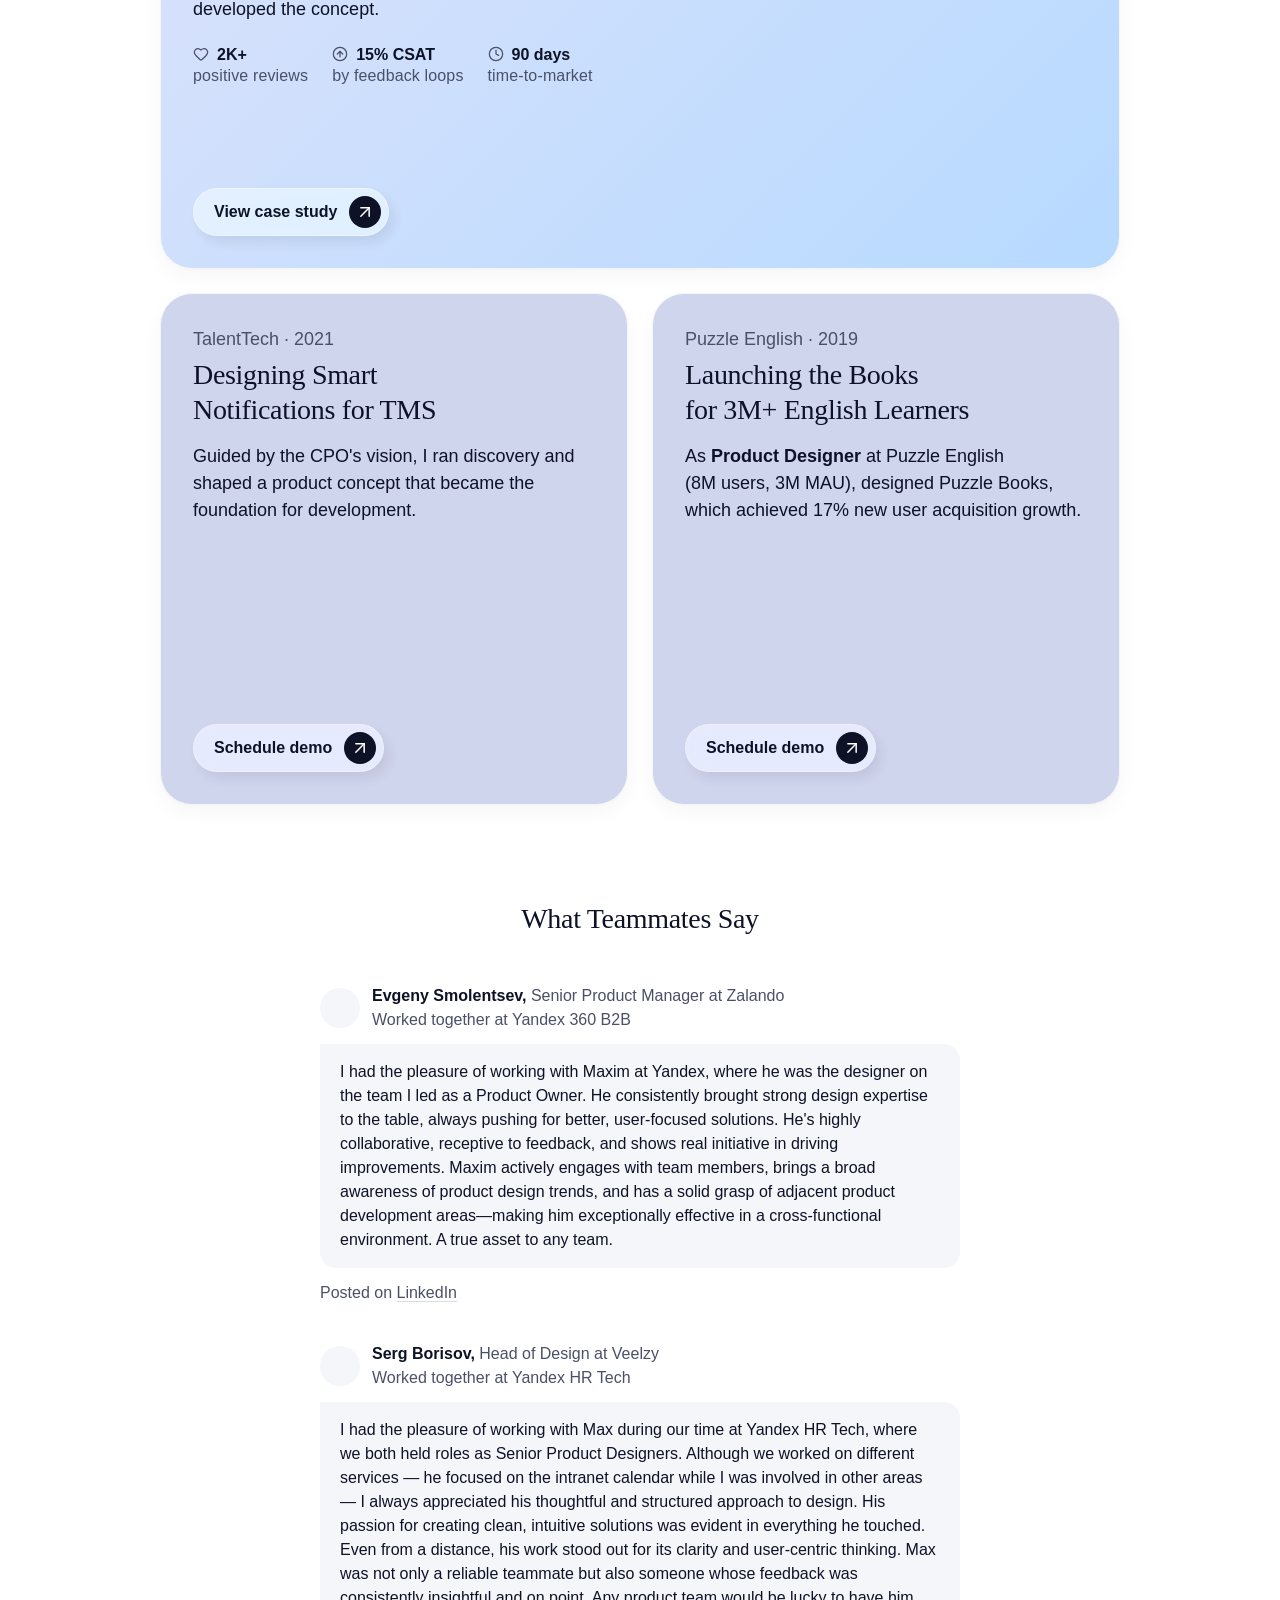
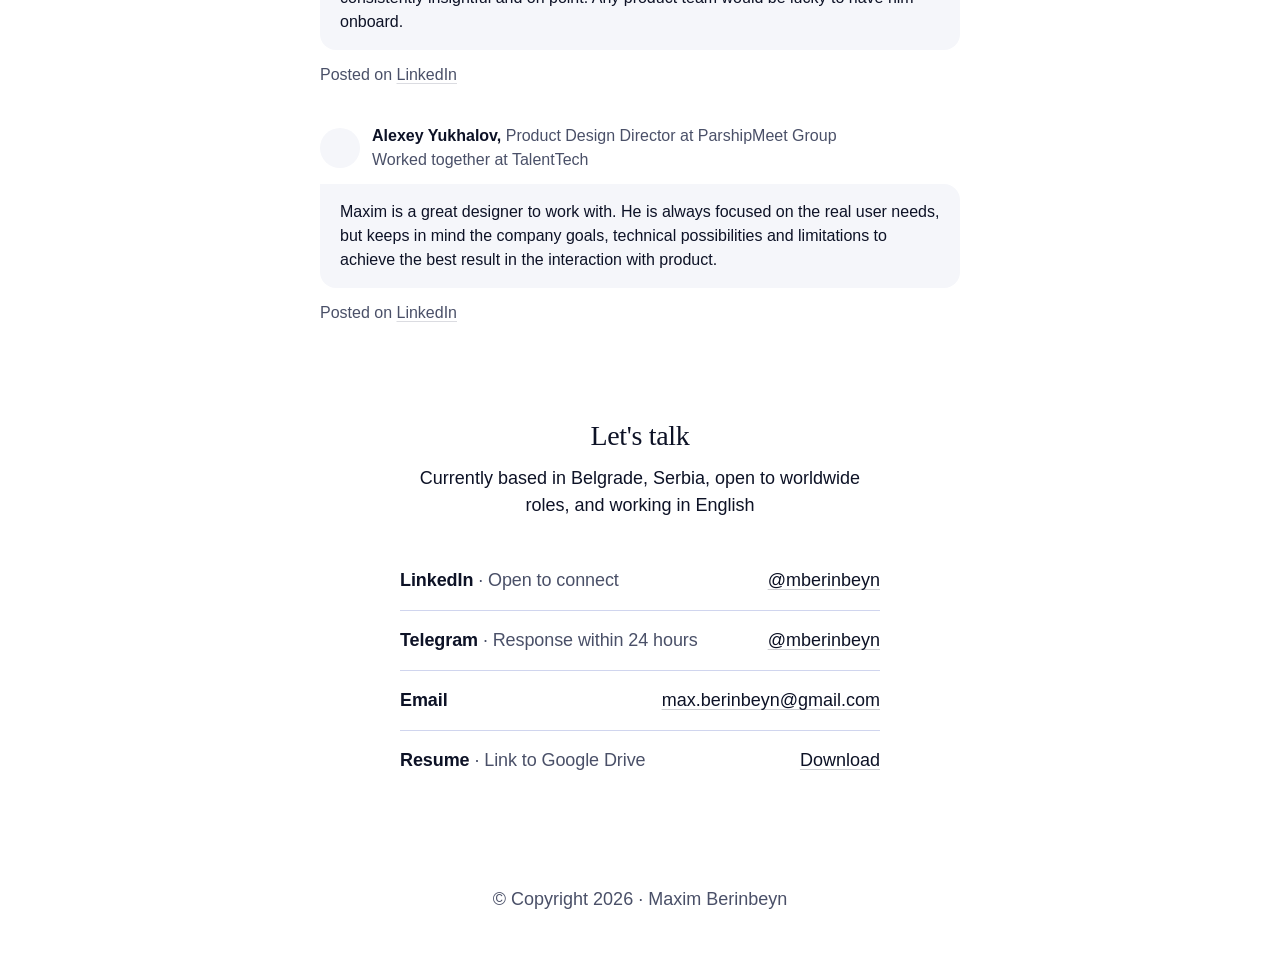
==== commit da558114: "Update portfolio: new design (root files)" ====
--- a/index.html
+++ b/index.html
@@ -1,385 +1,266 @@
 <!DOCTYPE html>
-<html lang="en">
+<html>
 <head>
-  <meta charset="UTF-8" />
-  <meta name="viewport" content="width=device-width, initial-scale=1.0" />
-  <title>Maxim Berinbeyn — Product Designer</title>
-
-  <!-- Google Fonts: Inter (variable) + Lora -->
-  <link href="https://fonts.googleapis.com/css2?family=Inter:ital,opsz,wght@0,14..32,100..900;1,14..32,100..900&family=Lora:ital,wght@0,400..700;1,400..700&display=swap" rel="stylesheet" />
-
-  <!-- Styles -->
-  <link rel="stylesheet" href="styles.css" />
+  <meta charset="utf-8">
+  <title>Maxim Berinbeyn. Product Designer</title>
+  <meta name="viewport" content="width=device-width, initial-scale=1">
+  <meta http-equiv="X-UA-Compatible" content="IE=edge">
+  <link rel="stylesheet" href="styles.css">
+  <script>(function(){var s=localStorage.getItem('theme');var d=s?s==='dark':matchMedia('(prefers-color-scheme: dark)').matches;document.documentElement.classList.toggle('dark',d);})();</script>
 </head>
 <body>
 
-  <!-- ─── Page Wrapper ──────────────────────────────────────────── -->
-  <div class="page">
-
-    <!-- ─── Hero Card ─────────────────────────────────────────── -->
-    <section class="card">
-
-      <!-- 1. Avatar -->
-      <div class="avatar" role="img" aria-label="Photo of Maxim Berinbeyn"></div>
-
-      <!-- 2. Greeting -->
-      <p class="greeting">Hello, I'm Maxim Berinbeyn</p>
-
-      <!-- 3. Heading -->
-      <h1 class="heading">Product Designer<br />you can count on</h1>
-
-      <!-- 4. Description -->
-      <p class="description">Over 7&nbsp;years, I've refined a&nbsp;design approach based on&nbsp;user feedback and strong teamwork. I'm skilled at&nbsp;balancing multiple priorities to&nbsp;deliver meaningful product experiences.</p>
-
-      <!-- 5. CTA Button -->
-      <a href="https://www.linkedin.com/in/mberinbeyn/" class="btn-linkedin" target="_blank" rel="noopener noreferrer">Connect on&nbsp;LinkedIn</a>
-
-    </section>
-
-    <!-- ─── Case Study Card ──────────────────────────────────────── -->
-    <!-- ─── Coming Soon Card (hidden on mobile) ─────────────────── -->
-    <article class="case-card case-card--coming-soon" style="display: none;">
-
-      <!-- Left half -->
-      <div class="case-left">
-
-        <!-- Top group -->
-        <div class="case-top">
-
-          <!-- A. Company label -->
-          <p class="case-label">Yandex HR Tech · 2024</p>
-
-          <!-- B. Case title -->
-          <h2 class="case-title">Redesign of&nbsp;a Key Intranet Service for&nbsp;30K+&nbsp;Employees</h2>
-
-          <!-- C. Tags -->
-          <div class="case-tags">
-            <span class="case-tag">Product Discovery</span>
-            <span class="case-tag">UX/UI</span>
-            <span class="case-tag">User Interview</span>
-            <span class="case-tag">Feedback Analysis</span>
-            <span class="case-tag">Collaboration</span>
-            <span class="case-tag">Ownership</span>
-          </div>
-
-          <!-- D. Description -->
-          <p class="case-description">As the <strong>Founding Product Designer</strong>, I&nbsp;designed core internal products used by&nbsp;over 30K&nbsp;employees. One of&nbsp;these products is&nbsp;the Employee Profile, for which I&nbsp;contributed to&nbsp;the relaunch with in-app integration and further developed the concept.</p>
-
-        </div>
-
-        <!-- F. CTA -->
-        <button class="case-coming-soon" disabled>Coming Soon</button>
-
-      </div>
-
-      <!-- Right half — cover image -->
-      <div class="case-right case-right--3"></div>
-
-    </article>
-
-    <!-- ─── Main Case Card ────────────────────────────────────────── -->
-    <article class="case-card">
-
-      <!-- Left half -->
-      <div class="case-left">
-
-        <!-- Top group -->
-        <div class="case-top">
-
-          <!-- A. Company label -->
-          <p class="case-label">Yandex HR Tech · 2024</p>
-
-          <!-- B. Case title -->
-          <h2 class="case-title">Redesign of&nbsp;a Key Intranet Service for&nbsp;30K+&nbsp;Employees</h2>
-
-          <!-- C. Tags -->
-          <div class="case-tags">
-            <span class="case-tag">Product Discovery</span>
-            <span class="case-tag">UX/UI</span>
-            <span class="case-tag">User Interview</span>
-            <span class="case-tag">Feedback Analysis</span>
-            <span class="case-tag">Collaboration</span>
-            <span class="case-tag">Ownership</span>
-          </div>
-
-          <!-- D. Description -->
-          <p class="case-description">As the <strong>Founding Product Designer</strong>, I&nbsp;designed core internal products used by&nbsp;over 30K&nbsp;employees. One of&nbsp;these products is&nbsp;the Employee Profile, for which I&nbsp;contributed to&nbsp;the relaunch with in-app integration and further developed the concept.</p>
-
-          <!-- E. Metrics -->
-          <div class="case-metrics">
-
-            <div class="case-metric">
-              <div class="case-metric__value">
-                <svg aria-hidden="true" xmlns="http://www.w3.org/2000/svg" width="16" height="16" viewBox="0 0 16 16" fill="none"><path d="M1.33398 6.33369C1.334 5.59182 1.55905 4.86741 1.97941 4.25613C2.39977 3.64485 2.99566 3.17546 3.68839 2.90995C4.38112 2.64445 5.13809 2.59532 5.85933 2.76905C6.58056 2.94278 7.23213 3.33121 7.72798 3.88302C7.76291 3.92036 7.80513 3.95013 7.85203 3.97049C7.89894 3.99084 7.94952 4.00134 8.00065 4.00134C8.05178 4.00134 8.10236 3.99084 8.14927 3.97049C8.19617 3.95013 8.23839 3.92036 8.27332 3.88302C8.76761 3.32762 9.41933 2.93593 10.1417 2.76009C10.8641 2.58424 11.623 2.63258 12.3172 2.89867C13.0115 3.16477 13.6082 3.63599 14.0281 4.24962C14.4479 4.86325 14.6709 5.59019 14.6673 6.33369C14.6673 7.86035 13.6673 9.00035 12.6673 10.0004L9.00598 13.5424C8.88176 13.685 8.7286 13.7996 8.55668 13.8786C8.38476 13.9575 8.19801 13.9989 8.00884 14.0001C7.81967 14.0013 7.63242 13.9622 7.45951 13.8855C7.2866 13.8088 7.132 13.6961 7.00598 13.555L3.33398 10.0004C2.33398 9.00035 1.33398 7.86702 1.33398 6.33369Z" stroke="currentColor" stroke-width="1.25" stroke-linecap="round" stroke-linejoin="round"/></svg>
-                2K+
-              </div>
-              <span class="case-metric__label">positive reviews</span>
+  <div class="grid-overlay" id="gridOverlay">
+    <div class="grid-overlay-inner">
+      <div class="grid-overlay-col"></div>
+      <div class="grid-overlay-col"></div>
+      <div class="grid-overlay-col"></div>
+      <div class="grid-overlay-col"></div>
+      <div class="grid-overlay-col"></div>
+      <div class="grid-overlay-col"></div>
+      <div class="grid-overlay-col"></div>
+      <div class="grid-overlay-col"></div>
+      <div class="grid-overlay-col"></div>
+      <div class="grid-overlay-col"></div>
+      <div class="grid-overlay-col"></div>
+      <div class="grid-overlay-col"></div>
+    </div>
+  </div>
+
+  <header class="site-header">
+    <div class="site-header-inner">
+      <div class="site-header-actions">
+        <button class="icon-btn grid-toggle" aria-label="Toggle grid" data-tooltip="Toggle grid">
+          <svg width="24" height="24" viewBox="0 0 24 24" fill="none" xmlns="http://www.w3.org/2000/svg">
+            <g clip-path="url(#clip_grid_icon)">
+              <path d="M21.2998 15.3C21.5235 15.523 21.7011 15.7879 21.8222 16.0796C21.9433 16.3714 22.0057 16.6841 22.0057 17C22.0057 17.3159 21.9433 17.6286 21.8222 17.9204C21.7011 18.2121 21.5235 18.477 21.2998 18.7L18.6998 21.3C18.4768 21.5237 18.2119 21.7013 17.9202 21.8224C17.6284 21.9435 17.3157 22.0059 16.9998 22.0059C16.6839 22.0059 16.3712 21.9435 16.0794 21.8224C15.7877 21.7013 15.5228 21.5237 15.2998 21.3L2.6998 8.7C2.25036 8.24838 1.99805 7.63715 1.99805 7C1.99805 6.36285 2.25036 5.75162 2.6998 5.3L5.2998 2.7C5.75143 2.25056 6.36265 1.99825 6.9998 1.99825C7.63695 1.99825 8.24818 2.25056 8.6998 2.7L21.2998 15.3Z" stroke="currentColor" stroke-width="2" stroke-linecap="round" stroke-linejoin="round"/>
+              <path d="M14.5 12.5L16.5 10.5" stroke="currentColor" stroke-width="2" stroke-linecap="round" stroke-linejoin="round"/>
+              <path d="M11.5 9.5L13.5 7.5" stroke="currentColor" stroke-width="2" stroke-linecap="round" stroke-linejoin="round"/>
+              <path d="M8.5 6.5L10.5 4.5" stroke="currentColor" stroke-width="2" stroke-linecap="round" stroke-linejoin="round"/>
+              <path d="M17.5 15.5L19.5 13.5" stroke="currentColor" stroke-width="2" stroke-linecap="round" stroke-linejoin="round"/>
+            </g>
+            <defs><clipPath id="clip_grid_icon"><rect width="24" height="24" fill="white"/></clipPath></defs>
+          </svg>
+        </button>
+        <button class="icon-btn theme-toggle" aria-label="Toggle theme" data-tooltip="Toggle theme">
+          <svg class="theme-icon theme-icon-moon" width="24" height="24" viewBox="0 0 24 24" fill="none" xmlns="http://www.w3.org/2000/svg">
+            <path d="M20.985 12.486C20.8912 14.2221 20.2966 15.894 19.273 17.2994C18.2494 18.7048 16.8406 19.7837 15.217 20.4055C13.5933 21.0274 11.8243 21.1656 10.1237 20.8035C8.42318 20.4414 6.86392 19.5945 5.63442 18.3652C4.40493 17.1358 3.55785 15.5766 3.19558 13.8761C2.83331 12.1756 2.97136 10.4065 3.59304 8.78281C4.21472 7.15908 5.29342 5.75019 6.69874 4.72643C8.10406 3.70268 9.77583 3.1079 11.512 3.014C11.917 2.992 12.129 3.474 11.914 3.817C11.1949 4.96755 10.8869 6.32787 11.0405 7.67595C11.194 9.02403 11.7999 10.2803 12.7593 11.2397C13.7187 12.1991 14.9749 12.805 16.323 12.9585C17.6711 13.112 19.0314 12.8041 20.182 12.085C20.526 11.87 21.007 12.081 20.985 12.486Z" stroke="currentColor" stroke-width="2" stroke-linecap="round" stroke-linejoin="round"/>
+          </svg>
+          <svg class="theme-icon theme-icon-sun" xmlns="http://www.w3.org/2000/svg" width="24" height="24" viewBox="0 0 24 24" fill="none" stroke="currentColor" stroke-width="2" stroke-linecap="round" stroke-linejoin="round">
+            <circle cx="12" cy="12" r="4"/>
+            <path d="M12 2v2"/>
+            <path d="M12 20v2"/>
+            <path d="m4.93 4.93 1.41 1.41"/>
+            <path d="m17.66 17.66 1.41 1.41"/>
+            <path d="M2 12h2"/>
+            <path d="M20 12h2"/>
+            <path d="m6.34 17.66-1.41 1.41"/>
+            <path d="m19.07 4.93-1.41 1.41"/>
+          </svg>
+        </button>
+      </div>
+    </div>
+  </header>
+
+  <div class="container">
+   <div class="page">
+
+    <div class="intro">
+      <div class="avatar" style="background-image: url('https://media.licdn.com/dms/image/v2/D4D03AQERcZIsmYtmuw/profile-displayphoto-scale_400_400/B4DZlHCnbEJgAg-/0/1757833493435?e=1792022400&v=beta&t=OmG1w1MoV_yTyveGhMJSOM4c4ghUjGektxpJ-fFDZ_k'); background-size: cover; background-position: center;"></div>
+      <p class="t-body">Hello, I'm Maxim&nbsp;Berinbeyn</p>
+      <p class="t-h1">Product Designer<br>you can count on</p>
+      <p class="t-body">Over 7&nbsp;years, I've refined a design approach based on user feedback and strong teamwork. I'm skilled at balancing multiple priorities.</p>
+      <a class="btn-primary" href="#">Connect on LinkedIn</a>
+    </div>
+
+    <div class="projects">
+      <div class="project-card featured">
+        <div class="project-text">
+          <p class="t-small">Yandex 360 · 2025</p>
+          <p class="t-h2">Saving Costs on&nbsp;Mobile Sheets Through Discovery</p>
+          <div class="tags">
+            <span class="tag">Market Research</span>
+            <span class="tag">AI Discovery</span>
+            <span class="tag">Benchmarking</span>
+            <span class="tag">Concept Design</span>
+            <span class="tag">Vision</span>
+            <span class="tag">Ownership</span>
+          </div>
+          <p class="t-body">As&nbsp;my&nbsp;<strong>personal initiative</strong>, I&nbsp;led the&nbsp;mobile-first spreadsheet direction, from&nbsp;competitor analysis and AI&#8209;research to&nbsp;a&nbsp;working prototype. The&nbsp;concept was presented, and&nbsp;C-Levels approved it&nbsp;as&nbsp;the&nbsp;first version.</p>
+          <a class="btn-case-study js-nda-modal" href="#" data-tooltip="This project is under NDA, drop me a line and we'll schedule a demo." data-tooltip-position="top">
+            <span class="btn-case-study-label">Schedule demo</span>
+            <span class="btn-case-study-icon">
+              <svg width="20" height="20" viewBox="0 0 20 20" fill="none" xmlns="http://www.w3.org/2000/svg">
+                <path d="M5.83337 14.1663L14.1667 5.83301" stroke="currentColor" stroke-width="1.5" stroke-linecap="round" stroke-linejoin="round"/>
+                <path d="M5.83337 5.83301H14.1667V14.1663" stroke="currentColor" stroke-width="1.5" stroke-linecap="round" stroke-linejoin="round"/>
+              </svg>
+            </span>
+          </a>
+        </div>
+        <div class="project-thumb project-thumb--sheets"></div>
+      </div>
+      <div class="project-card featured">
+        <div class="project-text">
+          <p class="t-small">Yandex HR Tech · 2024</p>
+          <p class="t-h2">Redesign of a Key Intranet Service for 30K+&nbsp;Employees</p>
+          <div class="tags">
+            <span class="tag">Product Discovery</span>
+            <span class="tag">UX/UI</span>
+            <span class="tag">User Interview</span>
+            <span class="tag">Feedback Analysis</span>
+            <span class="tag">Collaboration</span>
+            <span class="tag">Ownership</span>
+          </div>
+          <p class="t-body">As the <strong>Founding Product Designer</strong>, I designed core internal products used by over 30K&nbsp;employees. One of these products is the Employee Profile, for which I contributed to the relaunch with in-app integration and further developed the concept.</p>
+          <div class="metrics">
+            <div class="metric">
+              <div class="metric-title"><svg width="16" height="16" viewBox="0 0 16 16" fill="none" xmlns="http://www.w3.org/2000/svg"><path d="M1.3335 6.33332C1.33351 5.59145 1.55856 4.86704 1.97892 4.25576C2.39928 3.64448 2.99517 3.17509 3.6879 2.90959C4.38063 2.64408 5.1376 2.59495 5.85884 2.76868C6.58007 2.94242 7.23165 3.33084 7.7275 3.88265C7.76242 3.92 7.80464 3.94977 7.85155 3.97012C7.89845 3.99047 7.94903 4.00098 8.00016 4.00098C8.05129 4.00098 8.10188 3.99047 8.14878 3.97012C8.19568 3.94977 8.2379 3.92 8.27283 3.88265C8.76712 3.32725 9.41884 2.93556 10.1413 2.75972C10.8637 2.58388 11.6225 2.63222 12.3167 2.89831C13.011 3.1644 13.6078 3.63562 14.0276 4.24925C14.4474 4.86289 14.6704 5.58983 14.6668 6.33332C14.6668 7.85999 13.6668 8.99999 12.6668 9.99999L9.0055 13.542C8.88127 13.6847 8.72811 13.7993 8.55619 13.8782C8.38427 13.9571 8.19752 13.9986 8.00836 13.9997C7.81919 14.0009 7.63193 13.9619 7.45902 13.8851C7.28611 13.8084 7.13151 13.6957 7.0055 13.5547L3.3335 9.99999C2.3335 8.99999 1.3335 7.86665 1.3335 6.33332Z" stroke="currentColor" stroke-width="1.25" stroke-linecap="round" stroke-linejoin="round"/></svg> 2K+</div>
+              <div class="metric-desc">positive reviews</div>
             </div>
-
-            <div class="case-metric">
-              <div class="case-metric__value">
-                <svg aria-hidden="true" xmlns="http://www.w3.org/2000/svg" width="16" height="16" viewBox="0 0 16 16" fill="none"><g clip-path="url(#icon-arrow-up)"><path d="M8.00065 14.6673C11.6825 14.6673 14.6673 11.6825 14.6673 8.00065C14.6673 4.31875 11.6825 1.33398 8.00065 1.33398C4.31875 1.33398 1.33398 4.31875 1.33398 8.00065C1.33398 11.6825 4.31875 14.6673 8.00065 14.6673Z" stroke="currentColor" stroke-width="1.25" stroke-linecap="round" stroke-linejoin="round"/><path d="M10.6673 8.00065L8.00065 5.33398L5.33398 8.00065" stroke="currentColor" stroke-width="1.25" stroke-linecap="round" stroke-linejoin="round"/><path d="M8 10.6673V5.33398" stroke="currentColor" stroke-width="1.25" stroke-linecap="round" stroke-linejoin="round"/></g><defs><clipPath id="icon-arrow-up"><rect width="16" height="16" fill="white"/></clipPath></defs></svg>
-                15%&nbsp;CSAT
-              </div>
-              <span class="case-metric__label">by&nbsp;feedback loops</span>
+            <div class="metric">
+              <div class="metric-title"><svg width="16" height="16" viewBox="0 0 16 16" fill="none" xmlns="http://www.w3.org/2000/svg"><g clip-path="url(#clip_csat2)"><path d="M8.00016 14.6667C11.6821 14.6667 14.6668 11.6819 14.6668 8.00004C14.6668 4.31814 11.6821 1.33337 8.00016 1.33337C4.31826 1.33337 1.3335 4.31814 1.3335 8.00004C1.3335 11.6819 4.31826 14.6667 8.00016 14.6667Z" stroke="currentColor" stroke-width="1.25" stroke-linecap="round" stroke-linejoin="round"/><path d="M10.6668 8.00004L8.00016 5.33337L5.3335 8.00004" stroke="currentColor" stroke-width="1.25" stroke-linecap="round" stroke-linejoin="round"/><path d="M8 10.6667V5.33337" stroke="currentColor" stroke-width="1.25" stroke-linecap="round" stroke-linejoin="round"/></g><defs><clipPath id="clip_csat2"><rect width="16" height="16" fill="white"/></clipPath></defs></svg> 15% CSAT</div>
+              <div class="metric-desc">by feedback loops</div>
             </div>
-
-            <div class="case-metric">
-              <div class="case-metric__value">
-                <svg aria-hidden="true" xmlns="http://www.w3.org/2000/svg" width="16" height="16" viewBox="0 0 16 16" fill="none"><g clip-path="url(#icon-clock)"><path d="M8 4V8L10.6667 9.33333" stroke="currentColor" stroke-width="1.25" stroke-linecap="round" stroke-linejoin="round"/><path d="M8.00065 14.6673C11.6825 14.6673 14.6673 11.6825 14.6673 8.00065C14.6673 4.31875 11.6825 1.33398 8.00065 1.33398C4.31875 1.33398 1.33398 4.31875 1.33398 8.00065C1.33398 11.6825 4.31875 14.6673 8.00065 14.6673Z" stroke="currentColor" stroke-width="1.25" stroke-linecap="round" stroke-linejoin="round"/></g><defs><clipPath id="icon-clock"><rect width="16" height="16" fill="white"/></clipPath></defs></svg>
-                90&nbsp;days
-              </div>
-              <span class="case-metric__label">time-to-market</span>
+            <div class="metric">
+              <div class="metric-title"><svg width="16" height="16" viewBox="0 0 16 16" fill="none" xmlns="http://www.w3.org/2000/svg"><g clip-path="url(#clip_time2)"><path d="M8 4V8L10.6667 9.33333" stroke="currentColor" stroke-width="1.25" stroke-linecap="round" stroke-linejoin="round"/><path d="M8.00016 14.6667C11.6821 14.6667 14.6668 11.6819 14.6668 8.00004C14.6668 4.31814 11.6821 1.33337 8.00016 1.33337C4.31826 1.33337 1.3335 4.31814 1.3335 8.00004C1.3335 11.6819 4.31826 14.6667 8.00016 14.6667Z" stroke="currentColor" stroke-width="1.25" stroke-linecap="round" stroke-linejoin="round"/></g><defs><clipPath id="clip_time2"><rect width="16" height="16" fill="white"/></clipPath></defs></svg> 90&nbsp;days</div>
+              <div class="metric-desc">time-to-market</div>
             </div>
-
-          </div>
-        </div>
-
-        <!-- F. CTA link (pushed to bottom by justify-content: space-between) -->
-        <button class="case-coming-soon" id="open-case-modal">View Case Study</button>
-
-      </div>
-
-      <!-- Right half — cover image -->
-      <div class="case-right"></div>
-
-    </article>
-
-    <!-- ─── Project Cards with Image ───────────────────────────── -->
-    <div class="proj-cards">
-
-      <!-- Left card — Puzzle English -->
-      <div class="proj-card">
-        <div class="proj-card__image proj-card__image--1"></div>
-        <div class="proj-card__body">
-          <div class="proj-card__info">
-            <p class="proj-card__label">Puzzle English · 2019</p>
-            <h3 class="proj-card__title">Launching the Books for&nbsp;3M+&nbsp;English Learners</h3>
-            <p class="proj-card__desc">As <strong>Product Designer</strong> at Puzzle English (8M users, 3M&nbsp;MAU), designed Puzzle Books, which achieved 17% new user acquisition growth.</p>
-          </div>
-          <div style="display: flex; align-items: center; gap: 16px;">
-            <a href="https://mbdesign.framer.website/project-1" class="case-coming-soon proj-card__cta" style="align-self: center;" target="_blank" rel="noopener noreferrer">View Case Study</a>
-            <p class="cs-image__caption" style="margin-top: 0;">Opens in the old portfolio version</p>
-          </div>
-        </div>
-      </div>
-
-      <!-- Right card — placeholder -->
-      <div class="proj-card proj-card--placeholder"></div>
-
-
-    </div>
-
-    <!-- ─── What Teammates Say ───────────────────────────────────── -->
-    <section class="standout">
-
-      <h2 class="standout__heading">What Teammates Say</h2>
-      <p class="standout__caption">Strong user focus, solid teamwork, openness to&nbsp;feedback, and ability to&nbsp;balance competing priorities across user, business, and technical needs.</p>
-
-      <!-- 2×2 Grid -->
-      <div class="standout-grid" style="margin-top: 32px;">
-
-        <div class="standout-card">
-          <div class="standout-card__top">
-            <svg width="33" height="24" viewBox="0 0 33 24" fill="none" xmlns="http://www.w3.org/2000/svg" aria-hidden="true">
-              <path d="M5.93043 24C4.08116 24 2.61449 23.392 1.53043 22.176C0.510145 20.96 0 19.488 0 17.76V16.896C0 15.488 0.255072 14.016 0.765217 12.48C1.27536 10.944 1.94493 9.408 2.77391 7.872C3.66667 6.336 4.68696 4.896 5.83478 3.552C7.04638 2.208 8.32174 1.024 9.66087 0H14.4435C12.2754 1.92 10.458 3.936 8.9913 6.048C7.52464 8.096 6.56812 10.048 6.12174 11.904H6.31304C8.09855 11.904 9.46956 12.48 10.4261 13.632C11.3826 14.784 11.8609 16.096 11.8609 17.568V18.144C11.8609 19.808 11.3188 21.216 10.2348 22.368C9.15072 23.456 7.71594 24 5.93043 24ZM24.487 24C22.6377 24 21.171 23.392 20.087 22.176C19.0667 20.96 18.5565 19.488 18.5565 17.76V16.896C18.5565 15.488 18.8116 14.016 19.3217 12.48C19.8319 10.944 20.5014 9.408 21.3304 7.872C22.2232 6.336 23.2435 4.896 24.3913 3.552C25.6029 2.208 26.8783 1.024 28.2174 0H33C30.8319 1.92 29.0145 3.936 27.5478 6.048C26.0812 8.096 25.1246 10.048 24.6783 11.904H24.8696C26.6551 11.904 28.0261 12.48 28.9826 13.632C29.9391 14.784 30.4174 16.096 30.4174 17.568V18.144C30.4174 19.808 29.8754 21.216 28.7913 22.368C27.7072 23.456 26.2725 24 24.487 24Z" fill="currentColor"/>
-            </svg>
-            <p class="standout-card__quote">I had the pleasure of working with Maxim at Yandex, where he was the designer on the team I led as a Product Owner. He consistently brought strong design expertise to the table, always pushing for better, user-focused solutions. He’s highly collaborative, receptive to feedback, and shows real initiative in driving improvements. Maxim actively engages with team members, brings a broad awareness of product design trends, and has a solid grasp of adjacent product development areas—making him exceptionally effective in a cross-functional environment. A true asset to any team.</p>
-          </div>
-          <div class="standout-card__author">
-            <p class="standout-card__name">Evgeny S.</p>
-            <p class="standout-card__role">Senior Product Manager</p>
-          </div>
-        </div>
-
-        <div class="standout-card">
-          <div class="standout-card__top">
-            <svg width="33" height="24" viewBox="0 0 33 24" fill="none" xmlns="http://www.w3.org/2000/svg" aria-hidden="true">
-              <path d="M5.93043 24C4.08116 24 2.61449 23.392 1.53043 22.176C0.510145 20.96 0 19.488 0 17.76V16.896C0 15.488 0.255072 14.016 0.765217 12.48C1.27536 10.944 1.94493 9.408 2.77391 7.872C3.66667 6.336 4.68696 4.896 5.83478 3.552C7.04638 2.208 8.32174 1.024 9.66087 0H14.4435C12.2754 1.92 10.458 3.936 8.9913 6.048C7.52464 8.096 6.56812 10.048 6.12174 11.904H6.31304C8.09855 11.904 9.46956 12.48 10.4261 13.632C11.3826 14.784 11.8609 16.096 11.8609 17.568V18.144C11.8609 19.808 11.3188 21.216 10.2348 22.368C9.15072 23.456 7.71594 24 5.93043 24ZM24.487 24C22.6377 24 21.171 23.392 20.087 22.176C19.0667 20.96 18.5565 19.488 18.5565 17.76V16.896C18.5565 15.488 18.8116 14.016 19.3217 12.48C19.8319 10.944 20.5014 9.408 21.3304 7.872C22.2232 6.336 23.2435 4.896 24.3913 3.552C25.6029 2.208 26.8783 1.024 28.2174 0H33C30.8319 1.92 29.0145 3.936 27.5478 6.048C26.0812 8.096 25.1246 10.048 24.6783 11.904H24.8696C26.6551 11.904 28.0261 12.48 28.9826 13.632C29.9391 14.784 30.4174 16.096 30.4174 17.568V18.144C30.4174 19.808 29.8754 21.216 28.7913 22.368C27.7072 23.456 26.2725 24 24.487 24Z" fill="currentColor"/>
-            </svg>
-            <p class="standout-card__quote">I had the pleasure of working with Max during our time at Yandex HR Tech, where we both held roles as Senior Product Designers. Although we worked on different services — he focused on the intranet calendar while I was involved in other areas — I always appreciated his thoughtful and structured approach to design. His passion for creating clean, intuitive solutions was evident in everything he touched. Even from a distance, his work stood out for its clarity and user-centric thinking. Max was not only a reliable teammate but also someone whose feedback was consistently insightful and on point. Any product team would be lucky to have him onboard.</p>
-          </div>
-          <div class="standout-card__author">
-            <p class="standout-card__name">Sergey B.</p>
-            <p class="standout-card__role">Senior Product Designer</p>
-          </div>
-        </div>
-
-
-      </div>
-
-    </section>
-
-    <!-- ─── Let's Talk ──────────────────────────────────────────── -->
-    <section class="contact">
-
-      <h2 class="standout__heading">Let's talk</h2>
-      <p class="standout__caption">Heads down in&nbsp;my main thing&nbsp;— but always open to&nbsp;a good idea or&nbsp;a simple hello</p>
-
-      <div class="contact-rows">
-
-        <!-- 1. Location -->
-        <div class="contact-row">
-          <div class="contact-icon">
-            <svg width="20" height="20" viewBox="0 0 24 24" fill="currentColor" xmlns="http://www.w3.org/2000/svg">
-              <path d="M12 2C8.13 2 5 5.13 5 9c0 5.25 7 13 7 13s7-7.75 7-13c0-3.87-3.13-7-7-7zm0 9.5c-1.38 0-2.5-1.12-2.5-2.5s1.12-2.5 2.5-2.5 2.5 1.12 2.5 2.5-1.12 2.5-2.5 2.5z"/>
-            </svg>
-          </div>
-          <div class="contact-row__text">
-            <p class="contact-row__title">Belgrade, Serbia</p>
-            <p class="contact-row__caption">Available worldwide · Open to relocate</p>
-          </div>
-        </div>
-
-        <!-- 2. Language -->
-        <div class="contact-row">
-          <div class="contact-icon">
-            <svg width="16" height="16" viewBox="0 0 16 16" fill="none" xmlns="http://www.w3.org/2000/svg">
-              <g clip-path="url(#clip0_322_2456)">
-                <path d="M13.3333 6.2345C13.3333 2.99984 10.166 0.666504 6.66667 0.666504C3.146 0.666504 0 3.01717 0 6.2345C0 7.37517 0.41 8.49517 1.13667 9.3645C1.168 10.3825 0.569333 11.8432 0.0293333 12.9058C1.47467 12.6452 3.53067 12.0672 4.462 11.4958C9.59333 12.7472 13.3333 9.60117 13.3333 6.2345ZM3.66667 7.1545C3.20733 7.1545 2.83333 6.78117 2.83333 6.32117C2.83333 5.86117 3.20733 5.48784 3.66667 5.48784C4.126 5.48784 4.5 5.86117 4.5 6.32117C4.5 6.78117 4.126 7.1545 3.66667 7.1545ZM6.66667 7.1545C6.20733 7.1545 5.83333 6.78117 5.83333 6.32117C5.83333 5.86117 6.20733 5.48784 6.66667 5.48784C7.126 5.48784 7.5 5.86117 7.5 6.32117C7.5 6.78117 7.126 7.1545 6.66667 7.1545ZM9.66667 7.1545C9.20733 7.1545 8.83333 6.78117 8.83333 6.32117C8.83333 5.86117 9.20733 5.48784 9.66667 5.48784C10.126 5.48784 10.5 5.86117 10.5 6.32117C10.5 6.78117 10.126 7.1545 9.66667 7.1545ZM15.2553 13.0138C15.236 13.6812 15.6273 14.6372 15.9807 15.3332C15.0347 15.1612 13.6887 14.7838 13.0793 14.4098C10.836 14.9552 9.00333 14.2165 8.03067 13.0098C11.0687 12.5698 13.5247 10.6385 14.3567 8.11517C15.3433 8.76784 16 9.77584 16 10.9645C16 11.7112 15.7313 12.4452 15.2553 13.0138Z" fill="currentColor"/>
-              </g>
-              <defs>
-                <clipPath id="clip0_322_2456">
-                  <rect width="16" height="16" fill="white"/>
-                </clipPath>
-              </defs>
-            </svg>
-          </div>
-          <div class="contact-row__text">
-            <p class="contact-row__title">English (B2)</p>
-            <p class="contact-row__caption">Confident communication</p>
-          </div>
-        </div>
-
-        <!-- 3. LinkedIn -->
-        <div class="contact-row">
-          <div class="contact-icon">
-            <svg width="16" height="16" viewBox="0 0 16 16" fill="none" xmlns="http://www.w3.org/2000/svg">
-              <g clip-path="url(#clip0_322_2465)">
-                <path d="M3.32 2.33317C3.32 3.25384 2.58 3.99984 1.66667 3.99984C0.753333 3.99984 0.0133333 3.25384 0.0133333 2.33317C0.0133333 1.41317 0.753333 0.666504 1.66667 0.666504C2.58 0.666504 3.32 1.41317 3.32 2.33317ZM3.33333 5.33317H0V15.9998H3.33333V5.33317ZM8.65467 5.33317H5.34267V15.9998H8.65533V10.4005C8.65533 7.28717 12.6747 7.0325 12.6747 10.4005V15.9998H16V9.24584C16 3.9925 10.052 4.18384 8.65467 6.76984V5.33317Z" fill="currentColor"/>
-              </g>
-              <defs>
-                <clipPath id="clip0_322_2465">
-                  <rect width="16" height="16" fill="white"/>
-                </clipPath>
-              </defs>
-            </svg>
-          </div>
-          <div class="contact-row__text">
-            <p class="contact-row__title">@mberinbeyn</p>
-            <p class="contact-row__caption">Open to connect</p>
-          </div>
-          <a href="https://www.linkedin.com/in/mberinbeyn/" class="contact-action" target="_blank" rel="noopener noreferrer">
-            LinkedIn
-            <svg width="12" height="12" viewBox="0 0 12 12" fill="none" xmlns="http://www.w3.org/2000/svg" aria-hidden="true">
-              <path d="M4 1L9 6L4 11" stroke="currentColor" stroke-width="1.35" stroke-linecap="round" stroke-linejoin="round"/>
-            </svg>
-          </a>
-        </div>
-
-        <!-- 4. Telegram -->
-        <div class="contact-row">
-          <div class="contact-icon">
-            <svg width="16" height="16" viewBox="0 0 16 16" fill="none" xmlns="http://www.w3.org/2000/svg">
-              <g clip-path="url(#clip0_322_2450)">
-                <path fill-rule="evenodd" clip-rule="evenodd" d="M12.2563 14.1861C12.4709 14.3381 12.7476 14.3761 12.9943 14.2828C13.2409 14.1888 13.4223 13.9781 13.4769 13.7228C14.0563 11.0001 15.4616 4.10877 15.9889 1.6321C16.0289 1.44543 15.9623 1.25143 15.8156 1.12677C15.6689 1.0021 15.4656 0.966099 15.2843 1.03343C12.4889 2.0681 3.88026 5.2981 0.361599 6.6001C0.138265 6.68276 -0.0070681 6.89743 0.000265236 7.13277C0.00826524 7.36876 0.166932 7.57343 0.395599 7.6421C1.9736 8.1141 4.04493 8.77076 4.04493 8.77076C4.04493 8.77076 5.01293 11.6941 5.5176 13.1808C5.58093 13.3674 5.72693 13.5141 5.9196 13.5648C6.1116 13.6148 6.31693 13.5621 6.46026 13.4268C7.27093 12.6614 8.52426 11.4781 8.52426 11.4781C8.52426 11.4781 10.9056 13.2241 12.2563 14.1861ZM4.91627 8.40143L6.0356 12.0934L6.28426 9.75543C6.28426 9.75543 10.6089 5.85477 13.0743 3.63143C13.1463 3.5661 13.1563 3.45677 13.0963 3.3801C13.0369 3.30343 12.9276 3.28543 12.8456 3.33743C9.98827 5.1621 4.91627 8.40143 4.91627 8.40143Z" fill="currentColor"/>
-              </g>
-              <defs>
-                <clipPath id="clip0_322_2450">
-                  <rect width="16" height="16" fill="white"/>
-                </clipPath>
-              </defs>
-            </svg>
-          </div>
-          <div class="contact-row__text">
-            <p class="contact-row__title">@mberinbeyn</p>
-            <p class="contact-row__caption">Response within 24 hours</p>
-          </div>
-          <a href="https://t.me/mberinbeyn" class="contact-action" target="_blank" rel="noopener noreferrer">
-            Telegram
-            <svg width="12" height="12" viewBox="0 0 12 12" fill="none" xmlns="http://www.w3.org/2000/svg" aria-hidden="true">
-              <path d="M4 1L9 6L4 11" stroke="currentColor" stroke-width="1.35" stroke-linecap="round" stroke-linejoin="round"/>
-            </svg>
-          </a>
-        </div>
-
-        <!-- 5. Email -->
-        <div class="contact-row">
-          <div class="contact-icon">
-            <svg width="16" height="16" viewBox="0 0 16 16" fill="none" xmlns="http://www.w3.org/2000/svg">
-              <path d="M8 8.47533L0.01 2H15.9907L8 8.47533ZM4.38333 7.26067L0 3.708V12.042L4.38333 7.26067ZM11.6167 7.26067L16 12.042V3.708L11.6167 7.26067ZM10.5787 8.10133L8 10.1913L5.42133 8.10133L0.0146667 14H15.9853L10.5787 8.10133Z" fill="currentColor"/>
-            </svg>
-          </div>
-          <div class="contact-row__text">
-            <p class="contact-row__title">Email</p>
-            <p class="contact-row__caption">max.berinbeyn@gmail.com</p>
-          </div>
-          <button class="contact-action" id="copy-email" type="button">
-            Copy
-            <svg width="16" height="16" viewBox="0 0 16 16" fill="none" xmlns="http://www.w3.org/2000/svg" aria-hidden="true">
-              <path d="M13.3333 8.75008L13.3333 5.00003C13.3333 3.34317 11.9901 2.00002 10.3332 2.00003L6.58325 2.00008M9.33325 14.0001L4.83325 14.0001C4.00483 14.0001 3.33325 13.3285 3.33325 12.5001L3.33325 6.00008C3.33325 5.17165 4.00483 4.50008 4.83325 4.50008L9.33325 4.50008C10.1617 4.50008 10.8333 5.17165 10.8333 6.00008L10.8333 12.5001C10.8333 13.3285 10.1617 14.0001 9.33325 14.0001Z" stroke="currentColor" stroke-width="1.35" stroke-linecap="round"/>
-            </svg>
-          </button>
-        </div>
-
-        <!-- 6. Resume -->
-        <div class="contact-row">
-          <div class="contact-icon">
-            <svg width="16" height="16" viewBox="0 0 16 16" fill="none" xmlns="http://www.w3.org/2000/svg">
-              <path d="M9.16271 5.33333C9.16271 5.33333 10.1774 0 6.93937 0H1.33337V16H14.6667V7.33333C14.6667 5.054 11.1687 4.83667 9.16271 5.33333ZM9.33337 12.6667H4.00004V12H9.33337V12.6667ZM12 10.6667H4.00004V10H12V10.6667ZM12 8.66667H4.00004V8H12V8.66667ZM9.71204 0.05C11.18 0.832667 13.6707 3.30533 14.6667 4.63733C13.8094 4.03733 11.9707 3.53267 10.606 3.85133C10.754 2.87267 10.4827 0.828667 9.71204 0.05Z" fill="currentColor"/>
-            </svg>
-          </div>
-          <div class="contact-row__text">
-            <p class="contact-row__title">Resume</p>
-            <p class="contact-row__caption">Experience and key achievements</p>
-          </div>
-          <a href="https://drive.google.com/file/d/1OMU5HQWd03FZ41a8Uj-kn_4zXIIw7IEh/view?usp=sharing" class="contact-action" target="_blank" rel="noopener noreferrer">
-            Open
-            <svg width="12" height="12" viewBox="0 0 12 12" fill="none" xmlns="http://www.w3.org/2000/svg" aria-hidden="true">
-              <path d="M4 1L9 6L4 11" stroke="currentColor" stroke-width="1.35" stroke-linecap="round" stroke-linejoin="round"/>
-            </svg>
-          </a>
-        </div>
-
-      </div>
-
-    </section>
-
+          </div>
+          <a class="btn-case-study" href="case-study-hrtech.html">
+            <span class="btn-case-study-label">View case study</span>
+            <span class="btn-case-study-icon">
+              <svg width="20" height="20" viewBox="0 0 20 20" fill="none" xmlns="http://www.w3.org/2000/svg">
+                <path d="M5.83337 14.1663L14.1667 5.83301" stroke="currentColor" stroke-width="1.5" stroke-linecap="round" stroke-linejoin="round"/>
+                <path d="M5.83337 5.83301H14.1667V14.1663" stroke="currentColor" stroke-width="1.5" stroke-linecap="round" stroke-linejoin="round"/>
+              </svg>
+            </span>
+          </a>
+        </div>
+        <div class="project-thumb project-thumb--hrtech"></div>
+      </div>
+      <div class="project-card">
+        <div class="project-text">
+          <p class="t-small">TalentTech · 2021</p>
+          <p class="t-h2">Designing Smart<br>Notifications for&nbsp;TMS</p>
+          <p class="t-body">Guided by&nbsp;the CPO's vision, I&nbsp;ran discovery and shaped a&nbsp;product concept that became the foundation for development.</p>
+          <a class="btn-case-study js-nda-modal" href="#" data-tooltip="This project is under NDA, drop me a line and we'll schedule a demo." data-tooltip-position="top">
+            <span class="btn-case-study-label">Schedule demo</span>
+            <span class="btn-case-study-icon">
+              <svg width="20" height="20" viewBox="0 0 20 20" fill="none" xmlns="http://www.w3.org/2000/svg">
+                <path d="M5.83337 14.1663L14.1667 5.83301" stroke="currentColor" stroke-width="1.5" stroke-linecap="round" stroke-linejoin="round"/>
+                <path d="M5.83337 5.83301H14.1667V14.1663" stroke="currentColor" stroke-width="1.5" stroke-linecap="round" stroke-linejoin="round"/>
+              </svg>
+            </span>
+          </a>
+        </div>
+      </div>
+      <div class="project-card">
+        <div class="project-text">
+          <p class="t-small">Puzzle English · 2019</p>
+          <p class="t-h2">Launching the Books for&nbsp;3M+&nbsp;English Learners</p>
+          <p class="t-body">As <strong>Product Designer</strong> at&nbsp;Puzzle&nbsp;English (8M&nbsp;users, 3M&nbsp;MAU), designed Puzzle&nbsp;Books, which achieved 17%&nbsp;new user acquisition growth.</p>
+          <a class="btn-case-study js-nda-modal" href="#" data-tooltip="This project is under NDA, drop me a line and we'll schedule a demo." data-tooltip-position="top">
+            <span class="btn-case-study-label">Schedule demo</span>
+            <span class="btn-case-study-icon">
+              <svg width="20" height="20" viewBox="0 0 20 20" fill="none" xmlns="http://www.w3.org/2000/svg">
+                <path d="M5.83337 14.1663L14.1667 5.83301" stroke="currentColor" stroke-width="1.5" stroke-linecap="round" stroke-linejoin="round"/>
+                <path d="M5.83337 5.83301H14.1667V14.1663" stroke="currentColor" stroke-width="1.5" stroke-linecap="round" stroke-linejoin="round"/>
+              </svg>
+            </span>
+          </a>
+        </div>
+      </div>
+    </div>
+
+    <div class="teammates">
+      <p class="t-h2">What Teammates Say</p>
+    </div>
+    <div class="teammates-grid">
+      <div class="teammate-card">
+        <div class="teammate-header">
+          <div class="teammate-avatar" style="background-image: url('https://media.licdn.com/dms/image/v2/D4D03AQEzgWh_M9RMIw/profile-displayphoto-crop_800_800/B4DZ1sX4lUJ0AI-/0/1775639705939?e=1792022400&v=beta&t=3ZgfkolcfoyGyGnJxB8J_dvBcs9ca6hQUsoNY8wZck4'); background-size: cover; background-position: center;"></div>
+          <div class="teammate-info">
+            <p class="t-body"><span class="teammate-name">Evgeny&nbsp;Smolentsev,</span> <span class="teammate-role"><span class="senior-full">Senior</span><span class="senior-short">Sr.</span> Product Manager at&nbsp;Zalando</span></p>
+            <p class="t-body teammate-context">Worked together at&nbsp;Yandex 360&nbsp;B2B</p>
+          </div>
+        </div>
+        <div class="teammate-quote">
+          <p class="t-body">I had the pleasure of working with Maxim at Yandex, where he was the designer on the team I led as a Product Owner. He consistently brought strong design expertise to the table, always pushing for better, user-focused solutions. He's highly collaborative, receptive to feedback, and shows real initiative in driving improvements. Maxim actively engages with team members, brings a broad awareness of product design trends, and has a solid grasp of adjacent product development areas—making him exceptionally effective in a cross-functional environment. A true asset to any team.</p>
+        </div>
+        <p class="teammate-source">Posted on <a href="https://www.linkedin.com/in/mberinbeyn/" class="teammate-source-link">LinkedIn</a></p>
+      </div>
+      <div class="teammate-card">
+        <div class="teammate-header">
+          <div class="teammate-avatar" style="background-image: url('https://media.licdn.com/dms/image/v2/D4D03AQE62H-U5yK4jw/profile-displayphoto-shrink_800_800/B4DZY6VBP4HsAg-/0/1744735311334?e=1792022400&v=beta&t=QWkuUZTzMAKZ-EZC8HSw76H1n6xKKgLT2fHqDX2QF3U'); background-size: cover; background-position: center;"></div>
+          <div class="teammate-info">
+            <p class="t-body"><span class="teammate-name">Serg&nbsp;Borisov,</span> <span class="teammate-role">Head of Design at&nbsp;Veelzy</span></p>
+            <p class="t-body teammate-context">Worked together at&nbsp;Yandex HR&nbsp;Tech</p>
+          </div>
+        </div>
+        <div class="teammate-quote">
+          <p class="t-body">I had the pleasure of working with Max during our time at Yandex HR Tech, where we both held roles as Senior Product Designers. Although we worked on different services — he focused on the intranet calendar while I was involved in other areas — I always appreciated his thoughtful and structured approach to design. His passion for creating clean, intuitive solutions was evident in everything he touched. Even from a distance, his work stood out for its clarity and user-centric thinking. Max was not only a reliable teammate but also someone whose feedback was consistently insightful and on point. Any product team would be lucky to have him onboard.</p>
+        </div>
+        <p class="teammate-source">Posted on <a href="https://www.linkedin.com/in/mberinbeyn/" class="teammate-source-link">LinkedIn</a></p>
+      </div>
+      <div class="teammate-card">
+        <div class="teammate-header">
+          <div class="teammate-avatar" style="background-image: url('https://media.licdn.com/dms/image/v2/D4E03AQFQ8jcH6N1Gvg/profile-displayphoto-shrink_800_800/profile-displayphoto-shrink_800_800/0/1672320653431?e=1792022400&v=beta&t=_4PWjLyHegEC7yR457w6lu120SjNEOPWWlz1l5hbg7Y'); background-size: cover; background-position: center;"></div>
+          <div class="teammate-info">
+            <p class="t-body"><span class="teammate-name">Alexey&nbsp;Yukhalov,</span> <span class="teammate-role">Product Design Director at&nbsp;ParshipMeet Group</span></p>
+            <p class="t-body teammate-context">Worked together at&nbsp;TalentTech</p>
+          </div>
+        </div>
+        <div class="teammate-quote">
+          <p class="t-body">Maxim is a great designer to work with. He is always focused on the real user needs, but keeps in mind the company goals, technical possibilities and limitations to achieve the best result in the interaction with product.</p>
+        </div>
+        <p class="teammate-source">Posted on <a href="https://www.linkedin.com/in/mberinbeyn/" class="teammate-source-link">LinkedIn</a></p>
+      </div>
+    </div>
+
+    <div class="contact">
+      <p class="t-h2">Let's talk</p>
+      <p class="t-body contact-intro">Currently based in Belgrade, Serbia, open to worldwide roles, and&nbsp;working in English</p>
+      <div class="contact-list">
+        <div class="contact-row">
+          <div class="contact-row-left">
+            <p class="t-label">LinkedIn <span class="contact-row-meta">· Open to connect</span></p>
+          </div>
+          <p class="t-body contact-row-value"><a href="https://www.linkedin.com/in/mberinbeyn/" class="contact-row-link">@mberinbeyn</a></p>
+        </div>
+        <div class="contact-row">
+          <div class="contact-row-left">
+            <p class="t-label">Telegram <span class="contact-row-meta">· Response within 24&nbsp;hours</span></p>
+          </div>
+          <p class="t-body contact-row-value"><a href="https://t.me/mberinbeyn" class="contact-row-link">@mberinbeyn</a></p>
+        </div>
+        <div class="contact-row">
+          <div class="contact-row-left">
+            <p class="t-label">Email</p>
+          </div>
+          <p class="t-body contact-row-value"><a href="mailto:max.berinbeyn@gmail.com" class="contact-row-link">max.berinbeyn@gmail.com</a></p>
+        </div>
+        <div class="contact-row">
+          <div class="contact-row-left">
+            <p class="t-label">Resume <span class="contact-row-meta">· Link to Google Drive</span></p>
+          </div>
+          <p class="t-body contact-row-value"><a href="https://drive.google.com/file/d/1rtcpXj7ntgai8uFuyO9K3XmeWYovUH-C/view?usp=drive_link" class="contact-row-link" target="_blank" rel="noopener">Download</a></p>
+        </div>
+      </div>
+    </div>
+
+   </div>
   </div>
 
-  <!-- ─── Footer ──────────────────────────────────────────────── -->
-  <footer class="footer">
-    <p class="footer-text">© Copyright 2026 · Maxim Berinbeyn</p>
-  </footer>
-
-  <!-- ─── Bottom Island ────────────────────────────────────────── -->
-  <div class="bottom-island" id="js-bottom-island">
-    <div class="bottom-island__inner">
-      <a href="https://www.linkedin.com/in/mberinbeyn/" class="cta-float" target="_blank" rel="noopener noreferrer">
-        <img src="img/Main/me.jpg" alt="Maxim Berinbeyn" class="cta-float-avatar" />
-        <div class="cta-float-text">
-          <span class="cta-float-title">Get in touch</span>
-          <span class="cta-float-subtitle">Connect on LinkedIn</span>
-        </div>
-        <svg class="cta-float-arrow" width="24" height="24" viewBox="0 0 24 24" fill="none" xmlns="http://www.w3.org/2000/svg">
-          <path d="M7 17L17 7M17 7H9M17 7V15" stroke="currentColor" stroke-width="1.5" stroke-linecap="round" stroke-linejoin="round"/>
-        </svg>
-      </a>
+  <p class="t-small footer">© Copyright <span class="js-year">2026</span> · Maxim&nbsp;Berinbeyn</p>
+
+  <div class="nda-modal-overlay" id="ndaModalOverlay">
+    <div class="nda-modal">
+      <p class="t-h2 nda-modal-title">Project is under NDA</p>
+      <p class="t-body nda-modal-text">Out of&nbsp;respect for&nbsp;the client, I&nbsp;can't share details publicly here. Feel free to&nbsp;reach out and we'll schedule a&nbsp;demo.</p>
+      <a class="btn-primary nda-modal-btn" href="https://www.linkedin.com/in/mberinbeyn/" target="_blank" rel="noopener">Connect on LinkedIn</a>
     </div>
   </div>
 
-  <!-- ─── Password Modal ───────────────────────────────────────── -->
-  <div class="pw-overlay" id="pw-overlay" hidden>
-    <div class="pw-modal">
-      <h2 class="pw-modal__heading">This content is protected</h2>
-      <p class="pw-modal__sub">To view, please enter the password.</p>
-      <input class="pw-modal__input" id="pw-input" type="password" placeholder="Enter Password" autocomplete="off" />
-      <button class="pw-modal__btn" id="pw-submit">Submit</button>
-      <p class="pw-modal__error" id="pw-error" hidden>Incorrect password</p>
-    </div>
-  </div>
-
-  <script src="script.js"></script>
-
+  <script src="javascript.js"></script>
 </body>
 </html>
--- a/styles.css
+++ b/styles.css
@@ -1,1789 +1,1253 @@
-/* ─── Fonts ──────────────────────────────────────────────────── */
+/* Color tokens — light theme */
+:root {
+  --color-accent:   #4A5FD5;
+  --color-darkest:  #0D1226;
+  --color-dark:     #4A5068;
+  --color-medium:   #7A80A0;
+  --color-light:    #D0D5EE;
+  --color-lightest: #F5F6FA;
+  --color-white:    #FFFFFF;
+}
+
+/* Color tokens — dark theme */
+@media (prefers-color-scheme: dark) {
+  :root {
+    --color-accent:   #8DA5F5;
+    --color-darkest:  #FFFFFF;
+    --color-dark:     #C5C5C5;
+    --color-medium:   #9E9E9E;
+    --color-light:    #3D3D3D;
+    --color-lightest: #1E1E1E;
+    --color-white:    #0A0A0A;
+  }
+}
+
+/* Dark mode card overrides */
+@media (prefers-color-scheme: dark) {
+  .project-card {
+    box-shadow: 0 1px 1px rgba(0, 0, 0, 0.12), 0 8px 20px rgba(0, 0, 0, 0.18);
+    border-color: var(--color-lightest);
+  }
+}
+html.dark .project-card {
+  box-shadow: 0 1px 1px rgba(0, 0, 0, 0.12), 0 8px 20px rgba(0, 0, 0, 0.18);
+  border-color: var(--color-lightest);
+}
+
+/* Dark mode via class */
+html.dark {
+  --color-accent:   #8DA5F5;
+  --color-darkest:  #FFFFFF;
+  --color-dark:     #C5C5C5;
+  --color-medium:   #9E9E9E;
+  --color-light:    #3D3D3D;
+  --color-lightest: #1E1E1E;
+  --color-white:    #0A0A0A;
+}
+
+@font-face {
+  font-family: 'PT Root UI VF';
+  font-style: normal;
+  font-weight: 300 700;
+  font-display: swap;
+  src: url('fonts/PT-Root-UI-VF.woff2') format('woff2-variations');
+}
+
 @font-face {
   font-family: 'Lora';
-  src: url('font/RecklessCollectionVF-TRIAL.ttf') format('truetype');
-  font-weight: 100 900;
   font-style: normal;
-  font-display: swap;
-}
-
-
+  font-weight: 500;
+  font-display: block;
+  src: url('fonts/lora-500-cyrillic.woff2') format('woff2');
+  unicode-range: U+0301, U+0400-045F, U+0490-0491, U+04B0-04B1, U+2116;
+}
 @font-face {
-  font-family: 'RecklessCondensedM';
-  src: url('font/RecklessCondensedM-TRIAL-Medium.otf') format('opentype');
+  font-family: 'Lora';
+  font-style: normal;
   font-weight: 500;
-  font-style: normal;
-  font-display: swap;
-}
-
-@font-face {
-  font-family: 'RecklessCondensedS';
-  src: url('font/RecklessCondensedS-TRIAL-Medium.otf') format('opentype');
-  font-weight: 500;
-  font-style: normal;
-  font-display: swap;
-}
-
-/* ─── CSS Variables ─────────────────────────────────────────── */
-:root {
-  --darkest:       #151931;
-  --dark:          #505672;
-  --medium:        #878CA8;
-  --light:         #DADEF2;
-  --lightest:      #F5F6FA;
-  --white:         #FFFFFF;
-  --accent:        #6180FF;
-
-  --darkest-hover: #2a3060;
-  --dot-color:     #C0C2CC;
-  --overlay-bg:    rgba(245, 246, 250, 0.95);
-}
-
-@media (prefers-color-scheme: dark) {
-  :root {
-    --darkest:       #FFFFFF;
-    --dark:          #C0C0C0;
-    --medium:        #A3A3A3;
-    --light:         #444444;
-    --lightest:      #252525;
-    --white:         #171717;
-    --accent:        #6180FF;
-
-    --darkest-hover: #E0E0E0;
-    --dot-color:     #444444;
-    --overlay-bg:    rgba(23, 23, 23, 0.95);
-  }
-}
-
-/* ─── Selection ─────────────────────────────────────────────── */
-::selection {
-  background: var(--darkest);
-  color: var(--lightest);
-}
-
-/* ─── Reset & Base ──────────────────────────────────────────── */
+  font-display: block;
+  src: url('fonts/lora-500-latin.woff2') format('woff2');
+  unicode-range: U+0000-00FF, U+0131, U+0152-0153, U+02BB-02BC, U+02C6, U+02DA, U+02DC, U+0304, U+0308, U+0329, U+2000-206F, U+20AC, U+2122, U+2191, U+2193, U+2212, U+2215, U+FEFF, U+FFFD;
+}
+
+/* Reset */
 *, *::before, *::after {
   box-sizing: border-box;
   margin: 0;
   padding: 0;
 }
 
-body {
-  font-family: 'Inter', system-ui, -apple-system, Arial, sans-serif;
-  font-size: 16px;
-  background-color: var(--white);
-  letter-spacing: -0.011em;
-
+html, body {
+  background-color: var(--color-white);
+  overflow-x: hidden;
+}
+html.modal-open, html.modal-open body {
+  overflow: hidden;
+}
+
+/* Global typography */
+html, body, * {
+  font-family: 'PT Root UI VF', sans-serif;
+  font-feature-settings: 'liga' 1, 'calt' 1;
   -webkit-font-smoothing: antialiased;
   -moz-osx-font-smoothing: grayscale;
   text-rendering: optimizeLegibility;
-  font-feature-settings: 'liga' 1, 'calt' 1, 'ss01' 1, 'ss02' 1, 'ss03' 1, 'ss04' 1, 'ss05' 1, 'ss06' 1, 'ss07' 1, 'ss08' 1;
-}
-
-
-.home {
-  background-color: var(--lightest);
-}
-
-/* BUGS FIXED:
- * 1. styles.css: `.home::before` missing `pointer-events: none` — position: fixed; inset: 0
- *    overlay covers the entire viewport and can intercept clicks on buttons/links beneath it.
- *    Fixed by adding pointer-events: none to the decorative pseudo-element.
- */
-.home::before {
-  content: '';
+  color: var(--color-darkest);
+}
+
+/* Type scale — Minor Third 1.200, base 16px */
+.t-h1, .t-h2 {
+  font-family: 'Lora', Georgia, serif;
+}
+
+.t-h1 {
+  font-size: 32px;
+  font-weight: 500;
+  line-height: 1.25;
+  letter-spacing: -0.32px;
+  margin-bottom: 0.75em;
+}
+
+.t-h2 {
+  font-size: 28px;
+  font-weight: 500;
+  line-height: 1.25;
+  letter-spacing: -0.32px;
+  margin-bottom: 0.75em;
+}
+
+.t-h3 {
+  font-size: 23px;
+  font-weight: 550;
+  line-height: 1.25;
+  letter-spacing: -0.01em;
+  margin-bottom: 0.6em;
+}
+
+.t-label {
+  font-size: 18px;
+  font-weight: 550;
+  line-height: 1.3;
+  letter-spacing: -0.005em;
+  margin-bottom: 0.5em;
+}
+
+.t-body {
+  font-size: 18px;
+  font-weight: 450;
+  line-height: 1.5;
+  letter-spacing: 0;
+}
+
+.t-small {
+  font-size: 18px;
+  font-weight: 450;
+  line-height: 1.5;
+  letter-spacing: 0;
+  color: var(--color-darkest);
+}
+
+/* Layout */
+.container {
+  width: 960px;
+  margin: 0 auto 80px;
+  padding: 2rem 0;
+  display: grid;
+  grid-template-columns: repeat(12, 80px);
+}
+
+.col-3-10 {
+  grid-column: 3 / 11;
+}
+
+.content-block {
+  margin-bottom: 2.5rem;
+}
+
+.content-block:last-child {
+  margin-bottom: 0;
+}
+
+/* Responsive */
+@media (max-width: 960px) {
+  .container {
+    width: 100%;
+    padding: 1rem;
+    display: block;
+  }
+
+  .col-3-10 {
+    max-width: 100%;
+  }
+
+  .teammates-grid {
+    grid-template-columns: 1fr;
+  }
+
+
+}
+
+/* Grid overlay */
+.grid-overlay {
+  display: none;
   position: fixed;
   inset: 0;
-  z-index: 0;
   pointer-events: none;
-  background-image: radial-gradient(circle, var(--dot-color) 1.2px, transparent 1.2px);
-  background-size: 24px 24px;
-  -webkit-mask-image: radial-gradient(
-    ellipse 80% 70% at 50% 45%,
-    rgba(0,0,0,1) 0%,
-    rgba(0,0,0,0.8) 30%,
-    rgba(0,0,0,0.4) 55%,
-    rgba(0,0,0,0.1) 75%,
-    rgba(0,0,0,0) 100%
-  );
-  mask-image: radial-gradient(
-    ellipse 80% 70% at 50% 45%,
-    rgba(0,0,0,1) 0%,
-    rgba(0,0,0,0.8) 30%,
-    rgba(0,0,0,0.4) 55%,
-    rgba(0,0,0,0.1) 75%,
-    rgba(0,0,0,0) 100%
-  );
-}
-
-/* ─── Page Wrapper ──────────────────────────────────────────── */
-.page {
-  position: relative;
-  z-index: 1;
-  min-height: 100vh;
-  display: flex;
-  flex-direction: column;
+  z-index: 1000;
+  justify-content: center;
+}
+
+.grid-overlay.visible {
+  display: flex;
+}
+
+.grid-overlay-inner {
+  width: 960px;
+  display: grid;
+  grid-template-columns: repeat(12, 80px);
+}
+
+.grid-overlay-col {
+  height: 100%;
+  border-left: 1px solid rgba(255, 0, 0, 0.3);
+}
+
+.grid-overlay-col:last-child {
+  border-right: 1px solid rgba(255, 0, 0, 0.3);
+}
+
+@media (max-width: 960px) {
+  .grid-overlay-inner {
+    width: 100%;
+    padding: 0 1rem;
+    grid-template-columns: repeat(4, 1fr);
+  }
+  .grid-overlay-col:nth-child(n+5) {
+    display: none;
+  }
+  .grid-overlay-col:last-child {
+    border-right: none;
+  }
+  .grid-overlay-col:nth-child(4) {
+    border-right: 1px solid rgba(255, 0, 0, 0.3);
+  }
+}
+@media (max-width: 960px) and (prefers-color-scheme: dark) {
+  .grid-overlay-col:nth-child(4) {
+    border-right-color: rgba(255, 255, 255, 0.3);
+  }
+}
+@media (max-width: 960px) {
+  html.dark .grid-overlay-col:nth-child(4) {
+    border-right-color: rgba(255, 255, 255, 0.3);
+  }
+}
+
+@media (prefers-color-scheme: dark) {
+  .grid-overlay-col {
+    border-left-color: rgba(255, 255, 255, 0.3);
+  }
+  .grid-overlay-col:last-child {
+    border-right-color: rgba(255, 255, 255, 0.3);
+  }
+}
+html.dark .grid-overlay-col {
+  border-left-color: rgba(255, 255, 255, 0.3);
+}
+html.dark .grid-overlay-col:last-child {
+  border-right-color: rgba(255, 255, 255, 0.3);
+}
+
+/* Header */
+.site-header {
+  display: none;
+  position: fixed;
+  top: 0;
+  right: 0;
+  z-index: 900;
+}
+.site-header-inner {
+  padding: 20px 20px;
+  display: flex;
+  justify-content: flex-end;
+}
+.site-header--split {
+  left: 0;
+  right: 0;
+  display: flex;
+  justify-content: space-between;
+  align-items: center;
+  padding: 20px 20px;
+}
+.site-header-actions {
+  display: flex;
+  gap: 8px;
+}
+@media (max-width: 960px) {
+  .site-header-actions {
+    display: none;
+  }
+}
+.icon-btn {
+  width: 44px;
+  height: 44px;
+  display: inline-flex;
   align-items: center;
   justify-content: center;
-  padding: 0px 20px;
-}
-
-/* ─── Hero Card ─────────────────────────────────────────────── */
-.card {
-  width: 1000px;
-  max-width: 100%;
-  padding: 160px 20px 120px 20px;
+  background: transparent;
+  color: var(--color-darkest);
+  border: none;
+  border-radius: 12px;
+  padding: 0;
+  cursor: pointer;
+}
+.icon-btn:hover {
+  background: var(--color-lightest);
+}
+.icon-btn {
+  position: relative;
+}
+[data-tooltip] {
+  position: relative;
+}
+[data-tooltip]::after {
+  content: attr(data-tooltip);
+  position: absolute;
+  top: calc(100% + 6px);
+  left: 50%;
+  transform: translateX(-50%);
+  background: var(--color-darkest);
+  color: var(--color-white);
+  font-size: 13px;
+  font-weight: 450;
+  line-height: 1.4;
+  padding: 7px 10px;
+  border-radius: 8px;
+  max-width: 260px;
+  width: max-content;
+  text-align: center;
+  opacity: 0;
+  pointer-events: none;
+  transition: opacity 0.15s ease;
+  z-index: 100;
+}
+[data-tooltip]:hover::after,
+[data-tooltip]:focus-visible::after {
+  opacity: 1;
+}
+[data-tooltip-position="top"]::after {
+  top: auto;
+  bottom: calc(100% + 6px);
+}
+.icon-btn svg {
+  width: 20px;
+  height: 20px;
+}
+.theme-icon-sun { display: none; }
+html.dark .theme-icon-moon { display: none; }
+html.dark .theme-icon-sun { display: block; }
+
+
+/* Teammates block */
+.teammates {
+  text-align: center;
+  max-width: 640px;
+  margin: 0 auto 0;
+}
+.teammates .t-h2 {
+  margin-bottom: 48px;
+}
+
+.teammates-grid {
+  max-width: 640px;
+  margin: 0 auto;
   display: flex;
   flex-direction: column;
+  gap: 40px;
+}
+
+.teammate-header {
+  display: flex;
   align-items: center;
+  gap: 12px;
+  margin-bottom: 12px;
+}
+.teammate-info {
+  display: flex;
+  flex-direction: column;
+  gap: 0px;
+}
+.teammate-context {
+  color: var(--color-dark);
+}
+.teammate-avatar {
+  width: 40px;
+  height: 40px;
+  border-radius: 1000px;
+  background: var(--color-lightest);
+  flex-shrink: 0;
+}
+.teammate-header .t-body {
+  font-size: 16px;
+}
+.teammate-name {
+  font-weight: 550;
+}
+.teammate-role,
+.teammate-role * {
+  color: var(--color-dark);
+}
+.senior-short { display: none; }
+@media (max-width: 960px) {
+  .senior-full { display: none; }
+  .senior-short { display: inline; }
+}
+.teammate-quote {
+  background: var(--color-lightest);
+  border-radius: 0 16px 16px 16px;
+  padding: 16px 20px;
+  margin-bottom: 16px;
+}
+.teammate-quote .t-body {
+  font-size: 16px;
+}
+.teammate-source {
+  font-size: 16px;
+  font-weight: 450;
+  color: var(--color-dark);
+}
+.teammate-source-link {
+  color: var(--color-dark);
+  text-decoration: underline;
+  text-decoration-thickness: 1px;
+  text-underline-offset: .175em;
+  text-decoration-color: color-mix(in srgb, currentColor, transparent 80%);
+  text-decoration-skip-ink: none;
+}
+.teammate-source-link:hover {
+  text-decoration-color: currentColor;
+}
+.contact-row-link {
+  color: var(--color-darkest);
+  text-decoration: underline;
+  text-decoration-thickness: 1px;
+  text-underline-offset: .175em;
+  text-decoration-color: color-mix(in srgb, currentColor, transparent 80%);
+  text-decoration-skip-ink: none;
+}
+.contact-row-link:hover {
+  text-decoration-color: currentColor;
+}
+
+.page {
+  grid-column: 1 / -1;
+}
+
+/* Intro / hero */
+.intro {
   text-align: center;
-}
-
-/* ─── Avatar ────────────────────────────────────────────────── */
+  max-width: 480px;
+  margin: 80px auto 80px;
+}
 .avatar {
-  width: 80px;
-  height: 80px;
-  border-radius: 56px;
-  background: url('img/Main/me.jpg') center / cover no-repeat;
-  flex-shrink: 0;
-}
-
-/* ─── Greeting ──────────────────────────────────────────────── */
-.greeting {
-  margin-top: 20px;
-  color: var(--darkest);
+  width: 72px;
+  height: 72px;
+  border-radius: 1000px;
+  background: var(--color-lightest);
+  margin: 0 auto 24px;
+}
+.intro .t-small { margin-bottom: 8px; font-size: 16px; }
+.intro .t-h1 { margin-bottom: 12px; }
+.intro .t-body { color: var(--color-darkest); margin-bottom: 24px; }
+.intro .t-body:first-of-type { margin-bottom: 8px; }
+
+.btn-primary {
+  display: inline-block;
+  background: var(--color-darkest);
+  color: var(--color-white);
+  border: none;
+  border-radius: 999px;
+  padding: 15px 20px 14px;
   font-size: 16px;
-  font-weight: 400;
-  line-height: 150%;
-}
-
-/* ─── Heading ───────────────────────────────────────────────── */
-.heading {
-  margin-top: 16px;
-  color: var(--darkest);
-  font-family: 'Lora', Georgia, 'Times New Roman', serif;
   font-weight: 500;
-  font-size: 40px;
-  line-height: 120%;
-  letter-spacing: -0.022em;
-}
-
-/* ─── Description ───────────────────────────────────────────── */
-.description {
-  margin-top: 16px;
-  max-width: 500px;
-  color: var(--darkest);
-  font-size: 16px;
-  font-weight: 400;
-  line-height: 150%;
-}
-
-/* ─── CTA Button ────────────────────────────────────────────── */
-.btn-linkedin {
-  display: inline-block;
-  margin-top: 32px;
-  padding: 12px 16px;
-  background-color: var(--darkest);
-  border-radius: 32px;
-  border: none;
+  line-height: 1;
+  letter-spacing: 0;
   cursor: pointer;
   text-decoration: none;
-  color: var(--lightest);
-  font-size: 14px;
-  font-weight: 500;
-  line-height: 143%;
-  letter-spacing: -0.006em;
-  transition: background-color 0.2s ease;
-}
-
-.btn-linkedin:hover {
-  background-color: var(--darkest-hover);
-}
-
-/* ─── Case Study Card ───────────────────────────────────────── */
-.case-card {
-  width: 1000px;
-  max-width: 100%;
-  height: 593px;
-  background-color: var(--white);
-  border-radius: 24px;
-  border: 1px solid var(--light);
-  display: flex;
-  flex-direction: row;
-  overflow: hidden;
-}
-
-.case-card + .case-card {
-  margin-top: 40px;
-}
-
-/* Left half — text content */
-.case-left {
-  display: flex;
-  padding: 32px 24px 32px 32px;
-  flex-direction: column;
-  justify-content: space-between;
-  align-items: flex-start;
-  flex: 1 0 0;
-  align-self: stretch;
-}
-
-/* Top group inside left half */
-.case-top {
-  display: flex;
-  flex-direction: column;
-  align-items: flex-start;
-}
-
-/* Company label */
-.case-label {
-  color: var(--dark);
-  font-size: 16px;
-  font-weight: 400;
-  line-height: 143%;
-  letter-spacing: 0.14px;
-}
-
-/* Case title */
-.case-title {
-  margin-top: 4px;
-  color: var(--darkest);
-  font-family: 'Lora', Georgia, 'Times New Roman', serif;
-  font-weight: 530;
-  font-size: 32px;
-  line-height: 125%;
-  letter-spacing: -0.015em;
-}
-
-/* Tags row */
-.case-tags {
-  margin-top: 16px;
-  display: flex;
-  align-items: flex-start;
-  align-content: flex-start;
-  gap: 8px;
-  align-self: stretch;
-  flex-wrap: wrap;
-}
-
-.case-tag {
-  display: flex;
-  padding: 4px 12px;
-  justify-content: center;
-  align-items: center;
-  gap: 8px;
-  border-radius: 999px;
-  border: 1px solid var(--light);
-  background: transparent;
-  color: var(--darkest);
-  font-size: 14px;
-  font-weight: 400;
-  line-height: 143%;
-  letter-spacing: 0.14px;
-}
-
-/* Description */
-.case-description {
-  margin-top: 16px;
-  color: var(--darkest);
-  font-size: 16px;
-  font-weight: 400;
-  line-height: 150%;
-}
-
-.case-description strong {
-  font-weight: 600;
-}
-
-/* Metrics row */
-.case-metrics {
-  margin-top: 24px;
-  display: flex;
-  flex-direction: row;
-  gap: 32px;
-}
-
-.case-metric {
-  display: flex;
-  flex-direction: column;
-}
-
-.case-metric__value {
-  display: flex;
-  align-items: center;
-  gap: 6px;
-  color: var(--darkest);
-  font-size: 16px;
-  font-weight: 500;
-  line-height: 150%;
-}
-
-.case-metric__value svg {
-  stroke: currentColor;
-  flex-shrink: 0;
-}
-
-.case-metric__label {
-  color: var(--dark);
-  font-size: 14px;
-  font-weight: 400;
-  line-height: 143%;
-  letter-spacing: 0.14px;
-}
-
-/* View Case Study button */
-.case-coming-soon {
-  display: inline-block;
-  padding: 12px 16px;
-  background-color: var(--darkest);
-  border-radius: 32px;
-  border: none;
-  cursor: pointer;
-  text-decoration: none;
-  color: var(--lightest);
-  font-size: 14px;
-  font-weight: 500;
-  line-height: 143%;
-  letter-spacing: -0.006em;
-  transition: background-color 0.2s ease;
-}
-
-.case-coming-soon:hover {
-  background-color: var(--darkest-hover);
-}
-
-.case-coming-soon:disabled {
-  background-color: var(--medium);
-  cursor: default;
-  opacity: 1;
-}
-
-/* ─── Project Cards with Image ─────────────────────────────── */
-.proj-cards {
-  margin-top: 24px;
-  width: 1000px;
-  max-width: 100%;
-  display: flex;
-  gap: 24px;
-}
-
-.proj-card {
-  flex: 1;
-  height: 640px;
-  display: flex;
-  flex-direction: column;
-  border: 1px solid var(--light);
-  border-radius: 24px;
-  overflow: hidden;
-  text-decoration: none;
-  background: var(--white);
-  transition: border-color 0.2s ease;
-}
-
-.proj-card:hover {
-  border-color: var(--medium);
-}
-
-.proj-cards .proj-card:first-child:hover {
-  border-color: var(--light);
-}
-
-
-.proj-card__image {
-  width: 100%;
-  flex: 0 0 50%;
-  background: var(--medium);
-}
-
-.proj-card__image--1 {
-  background: url('img/Main/cover_2.png') center / cover no-repeat;
-}
-
-.proj-card__body {
-  padding: 24px 32px 32px 32px;
-  display: flex;
-  flex-direction: column;
-  gap: 16px;
-}
-
-.proj-card__info {
-  display: flex;
-  flex-direction: column;
-}
-
-.proj-card__label {
-  color: var(--dark);
-  font-size: 16px;
-  font-weight: 400;
-  line-height: 143%;
-  letter-spacing: 0.14px;
-}
-
-.proj-card__title {
-  margin-top: 4px;
-  color: var(--darkest);
-  font-family: 'Lora', Georgia, 'Times New Roman', serif;
-  font-weight: 530;
-  font-size: 32px;
-  line-height: 125%;
-  letter-spacing: -0.015em;
-}
-
-.proj-card__desc {
-  margin-top: 12px;
-  color: var(--darkest);
-  font-size: 16px;
-  font-weight: 400;
-  line-height: 150%;
-}
-
-.proj-card__desc strong {
-  font-weight: 600;
-}
-
-.proj-card__arrow {
-  width: 36px;
-  height: 36px;
-  border-radius: 50%;
-  background: var(--darkest);
-  display: flex;
-  align-items: center;
-  justify-content: center;
-  flex-shrink: 0;
-  align-self: flex-start;
-}
-
-.proj-card__cta {
-  align-self: flex-start;
-  margin-top: auto;
-}
-
-.proj-card--placeholder {
-  background-color: var(--lightest);
-  background-image: radial-gradient(circle, var(--dot-color) 1.2px, transparent 1.2px);
-  background-size: 24px 24px;
-  border: 1px solid var(--light);
-  pointer-events: none;
-}
-
-@media (max-width: 480px) {
-  .proj-cards {
-    flex-direction: column;
-  }
-}
-
-/* ─── What Stands Out ───────────────────────────────────────── */
-.standout {
-  margin-top: 120px;
-  padding-bottom: 120px;
-  display: flex;
-  flex-direction: column;
-  align-items: center;
-  text-align: center;
-  width: 100%;
-}
-
-.standout__heading {
-  color: var(--darkest);
-  font-family: 'Lora', Georgia, 'Times New Roman', serif;
-  font-weight: 530;
-  font-size: 32px;
-  line-height: 125%;
-  letter-spacing: -0.015em;
-  text-align: center;
-}
-
-.standout__caption {
-  margin-top: 16px;
-  max-width: 500px;
-  color: var(--darkest);
-  font-family: 'Inter', system-ui, -apple-system, Arial, sans-serif;
-  font-size: 16px;
-  font-weight: 400;
-  line-height: 150%;
-  text-align: center;
-}
-
-/* ─── Testimonials Grid ─────────────────────────────────────── */
-.standout-toggle {
-  background: none;
-  border: none;
-  padding: 0;
-  margin-top: 24px;
-}
-
-.standout-grid {
-  margin-top: 16px;
+}
+
+/* Project cards */
+.projects {
   display: grid;
   grid-template-columns: 1fr 1fr;
   gap: 24px;
-  width: 1000px;
-  max-width: 100%;
-}
-
-.standout-card {
-  flex: 0 0 460px;
-  scroll-snap-align: start;
+  margin-bottom: 96px;
+}
+.project-card {
+  display: flex;
+  flex-direction: column;
+  box-shadow: 0 1px 1px rgba(0, 0, 0, 0.02), 0 8px 20px rgba(0, 0, 0, 0.035);
+  border: 1px solid var(--color-lightest);
+  border-radius: 32px;
+  overflow: visible;
+}
+.project-card.featured {
+  grid-column: 1 / -1;
+  flex-direction: row;
+  gap: 0;
+  height: 640px;
+  background-image: url('img/cover_sheets_light.png');
+  background-size: cover;
+  background-position: center;
+}
+.project-card.featured ~ .project-card.featured {
+  background-image: none;
+  background: linear-gradient(135deg, #dfe3fb 0%, #b7daff 100%);
+}
+@media (prefers-color-scheme: dark) {
+  .project-card.featured {
+    background-image: url('img/cover_sheets_dark.png');
+  }
+  .project-card.featured ~ .project-card.featured {
+    background-image: none;
+    background: linear-gradient(160deg, #0b0712 0%, #5a2ee0 100%);
+  }
+}
+html.dark .project-card.featured {
+  background-image: url('img/cover_sheets_dark.png');
+}
+html.dark .project-card.featured ~ .project-card.featured {
+  background-image: none;
+  background: linear-gradient(160deg, #0b0712 0%, #5a2ee0 100%);
+}
+.project-card.featured .project-thumb {
+  background: transparent;
+}
+.project-card.featured .project-thumb {
+  width: 480px;
+  flex: none;
+  aspect-ratio: auto;
+  min-height: 400px;
+  order: 2;
+  margin-bottom: 0;
+  border-radius: 0;
+}
+.project-card.featured .project-thumb.project-thumb--sheets {
+  background-image: url('img/cover_ss.png');
+  background-size: cover;
+  background-position: center;
+}
+.project-card.featured .project-thumb.project-thumb--hrtech {
+  background-image: url('img/cover_hr.png');
+  background-size: cover;
+  background-position: center;
+}
+.project-card.featured .project-text {
+  flex: 1;
+  order: 1;
+  padding: 32px 32px 32px 32px;
+  display: flex;
+  flex-direction: column;
+}
+.project-card.featured .btn-case-study {
+  margin-top: auto;
+  align-self: flex-start;
+}
+.project-thumb {
+  width: 100%;
+  aspect-ratio: 16 / 9;
+  border-radius: 0;
+  margin-bottom: 0;
+}
+@media (max-width: 960px) {
+  .project-thumb {
+    background: var(--color-lightest);
+  }
+}
+.project-card:not(.featured) {
+  overflow: visible;
+  height: 512px;
+  background-color: var(--color-light);
+  background-image: url('img/cover_tt.png');
+  background-size: cover;
+  background-position: center;
+}
+.project-card:not(.featured) ~ .project-card:not(.featured) {
+  background-image: url('img/cover_puzzle_light.png');
+}
+@media (prefers-color-scheme: dark) {
+  .project-card:not(.featured) ~ .project-card:not(.featured) {
+    background-image: url('img/cover_puzzle_dark.png');
+  }
+}
+html.dark .project-card:not(.featured) ~ .project-card:not(.featured) {
+  background-image: url('img/cover_puzzle_dark.png');
+}
+.project-card:not(.featured) .project-text {
   padding: 32px;
-  border: 1px solid var(--light);
+  display: flex;
+  flex-direction: column;
+  flex: 1;
+}
+.project-card:not(.featured) .btn-case-study {
+  margin-top: auto;
+  align-self: flex-start;
+}
+.project-card .btn-case-study {
+  background: rgba(255, 255, 255, 0.5);
+  border-color: rgba(255, 255, 255, 0.3);
+  backdrop-filter: blur(12px) saturate(180%);
+  -webkit-backdrop-filter: blur(12px) saturate(180%);
+  box-shadow: 5px 7px 12px 0 rgba(0, 0, 0, 0.07);
+}
+.project-card .t-small { margin-bottom: 4px; color: var(--color-dark); }
+.project-card .t-h2 { margin-bottom: 16px; }
+.tags { display: flex; flex-wrap: wrap; gap: 6px; margin-bottom: 16px; }
+.tag {
+  display: inline-block;
+  padding: 7px 10px 5px;
+  border: 1px solid var(--color-light);
   border-radius: 24px;
-  background: var(--white);
-  display: flex;
-  flex-direction: column;
-  justify-content: space-between;
-  text-align: left;
-}
-
-.standout-card__top {
-  display: flex;
-  flex-direction: column;
-}
-
-.standout-card__quote {
-  margin-top: 32px;
-  color: var(--darkest);
-  font-family: 'Inter', system-ui, -apple-system, Arial, sans-serif;
   font-size: 16px;
-  font-weight: 400;
-  line-height: 150%;
-  text-align: left;
-}
-
-.standout-card svg {
-  color: var(--medium);
+  font-weight: 450;
+  line-height: 1;
+  letter-spacing: 0.14px;
+}
+.tag-icon {
+  display: inline-flex;
+  align-items: center;
+  gap: 8px;
+}
+.tag-icon svg {
+  width: 16px;
+  height: 16px;
   flex-shrink: 0;
 }
-
-.standout-card__author {
+.project-card .t-body { color: var(--color-darkest); }
+
+.metrics {
+  display: flex;
+  gap: 24px;
   margin-top: 24px;
-}
-
-/* ─── Testimonial Dots ──────────────────────────────────────── */
-.standout-dots {
+  margin-bottom: 24px;
+}
+.metric-title {
+  display: flex;
+  align-items: center;
+  gap: 8px;
+  font-size: 16px;
+  font-weight: 550;
+  line-height: 1;
+  margin-bottom: 2px;
+  color: var(--color-darkest);
+}
+.metric-title svg {
+  flex-shrink: 0;
+  position: relative;
+  top: -1px;
+}
+.metric-title svg path,
+.metric-title svg circle {
+  stroke: var(--color-dark);
+}
+.metric-desc {
+  font-size: 16px;
+  font-weight: 450;
+  line-height: 1.43;
+  letter-spacing: 0.14px;
+  color: var(--color-dark);
+}
+
+.btn-case-study {
+  margin-top: 24px;
+  display: inline-flex;
+  align-items: center;
+  gap: 12px;
+  padding: 7px;
+  padding-left: 20px;
+  border: 1px solid var(--color-light);
+  border-radius: 999px;
+  text-decoration: none;
+}
+.btn-case-study-label {
+  font-size: 16px;
+  font-weight: 550;
+  color: var(--color-darkest);
+}
+strong {
+  font-weight: 550;
+}
+.footer {
+  text-align: center;
+  color: var(--color-dark);
+  padding-bottom: 48px;
+}
+.footer, .footer * {
+  color: var(--color-dark);
+}
+.btn-case-study-icon {
   display: flex;
   align-items: center;
   justify-content: center;
-  gap: 8px;
-  margin-top: 24px;
-}
-
-.standout-dot {
-  width: 8px;
-  height: 8px;
-  border-radius: 999px;
-  background: var(--light);
-  border: none;
-  padding: 0;
-  cursor: pointer;
-  transition: width 0.25s ease, background 0.25s ease;
+  width: 32px;
+  height: 32px;
+  border-radius: 50%;
+  background: var(--color-darkest);
   flex-shrink: 0;
 }
-
-.standout-dot--active {
-  width: 24px;
-  background: var(--darkest);
-}
-
-.standout-card__name {
-  color: var(--darkest);
-  font-family: 'Inter', system-ui, -apple-system, Arial, sans-serif;
-  font-size: 16px;
-  font-weight: 500;
-  line-height: 150%;
-}
-
-.standout-card__role {
-  color: var(--dark);
-  font-family: 'Inter', system-ui, -apple-system, Arial, sans-serif;
-  font-size: 14px;
-  font-weight: 400;
-  line-height: 143%;
-  letter-spacing: 0.14px;
-}
-
-/* === Image Zoom === */
-.zoomable {
-  cursor: zoom-in;
-  transition: opacity 0.2s;
-}
-
-.zoomable:hover {
-  opacity: 0.9;
-}
-
-.medium-zoom-overlay,
-.medium-zoom-image--opened {
-  z-index: 9999;
-}
-
-.medium-zoom-image--opened {
-  cursor: zoom-out;
-}
-
-/* ─── Show More Toggle ──────────────────────────────────────── */
-.standout__toggle {
-  margin-top: 32px;
-  background: none;
-  border: none;
-  padding: 0;
-  cursor: pointer;
-  color: var(--darkest);
-  font-family: 'Inter', system-ui, -apple-system, Arial, sans-serif;
-  font-size: 16px;
-  font-weight: 500;
-  line-height: 150%;
-  transition: opacity 0.2s ease;
-}
-
-.standout__toggle:hover {
-  opacity: 0.6;
-}
-
-/* ─── Extra Hidden Content ──────────────────────────────────── */
-.standout__extra {
-  max-height: 0;
+.btn-case-study-icon svg,
+.btn-case-study-icon path {
+  color: var(--color-white);
+}
+
+/* Case study hero */
+.case-intro {
+  position: relative;
   overflow: hidden;
-  transition: max-height 0.3s ease;
-  width: 1000px;
-  max-width: 100%;
-}
-
-.standout__extra.open {
-  max-height: 2000px;
-}
-
-/* Right half — cover image */
-.case-right {
-  flex: 1 0 0;
-  align-self: stretch;
-  background: url('img/Main/cover_1.png') center / cover no-repeat;
-}
-
-.case-right--2 {
-  background-image: url('img/Main/cover_2.png');
-}
-
-.case-right--3 {
-  background: url('img/Main/cover_3.png') center / cover no-repeat;
-}
-
-/* ─── Site Header ───────────────────────────────────────────── */
-.site-header {
-  position: fixed;
-  top: 0;
-  left: 0;
-  right: 0;
-  z-index: 1000;
-  background: var(--white);
-  transition: none;
-}
-
-.site-header.scrolled {
-  top: 12px;
-  left: 50%;
-  right: auto;
-  transform: translateX(-50%);
-  width: calc(100% - 24px);
-  max-width: 1000px;
-  background: rgba(255, 255, 255, 0.8);
-  backdrop-filter: blur(20px);
-  -webkit-backdrop-filter: blur(20px);
-  border-radius: 16px;
-  border: 1px solid rgba(218, 222, 242, 0.5);
-  animation: slideDown 0.23s ease forwards;
-}
-
-@keyframes slideDown {
-  from {
-    opacity: 0;
-    transform: translateX(-50%) translateY(-100%);
-  }
-  to {
-    opacity: 1;
-    transform: translateX(-50%) translateY(0);
-  }
-}
-
-.site-header__inner {
-  display: flex;
-  justify-content: space-between;
-  align-items: center;
-  width: 100%;
-  padding: 16px 24px;
-}
-
-.site-header__nav {
-  display: flex;
-  align-items: center;
-  gap: 24px;
-}
-
-.nav-link {
-  color: var(--darkest);
-  font-size: 16px;
-  font-weight: 500;
-  line-height: 150%;
-  text-decoration: none;
-  cursor: pointer;
-  transition: opacity 0.2s ease;
-}
-
-.nav-link:hover {
-  opacity: 0.6;
-}
-
-.btn-contact {
-  display: inline-flex;
-  align-items: center;
-  height: 36px;
-  padding: 8px 12px;
-  background-color: var(--darkest);
-  border-radius: 32px;
-  border: none;
-  cursor: pointer;
-  text-decoration: none;
-  color: var(--lightest);
-  font-size: 14px;
-  font-weight: 500;
-  line-height: 143%;
-  letter-spacing: 0.14px;
-  transition: background-color 0.2s ease;
-}
-
-.btn-contact:hover {
-  background-color: var(--darkest-hover);
-}
-
-/* ─── Case Study Page ───────────────────────────────────────── */
-.cs-page {
-  position: relative;
-  z-index: 1;
-  padding: 100px 20px 80px;
-  display: flex;
-  flex-direction: column;
-  align-items: center;
-  gap: 120px;
-}
-
-.cs-grid {
-  display: flex;
-  gap: 32px;
-  width: 1000px;
-  max-width: 100%;
-}
-
-/* Left column */
-.cs-main {
-  flex: 3;
-  display: flex;
-  flex-direction: column;
-  gap: 24px;
-}
-
-.cs-section {
-  display: flex;
-  flex-direction: column;
-  gap: 8px;
-}
-
-.cs-section-title {
-  color: var(--dark);
-  font-size: 14px;
-  font-weight: 400;
-  line-height: 143%;
-  letter-spacing: 0.14px;
-}
-
-.cs-body {
-  color: var(--darkest);
-  font-size: 16px;
-  font-weight: 400;
-  line-height: 150%;
-}
-
-.cs-body strong {
-  font-weight: 600;
-}
-
-.cs-list {
-  list-style: none;
-  display: flex;
-  flex-direction: column;
-  gap: 8px;
-}
-
-.cs-list-item {
-  display: flex;
-  align-items: flex-start;
-  gap: 8px;
-  color: var(--darkest);
-  font-size: 16px;
-  font-weight: 400;
-  line-height: 150%;
-}
-
-.cs-list-icon {
-  flex-shrink: 0;
-  line-height: 150%;
-}
-
-/* Right column — Sidebar */
-.cs-sidebar {
-  flex: 1;
-  display: flex;
-  flex-direction: column;
-  gap: 24px;
-}
-
-.cs-sidebar-label {
-  color: var(--dark);
-  font-size: 14px;
-  font-weight: 400;
-  line-height: 143%;
-  letter-spacing: 0.14px;
-  margin-bottom: 4px;
-}
-
-.cs-sidebar-value {
-  color: var(--darkest);
-  font-size: 16px;
-  font-weight: 400;
-  line-height: 150%;
-}
-
-/* ─── Case Study Content Block ──────────────────────────────── */
-.cs-block {
-  display: flex;
-  flex-direction: column;
-  gap: 16px;
-  width: 1000px;
-  max-width: 100%;
-  background-color: var(--white);
-  border-radius: 24px;
-}
-
-.cs-block .cs-body {
-  max-width: 80%;
-}
-
-.cs-block__heading {
-  color: var(--darkest);
-  font-family: 'Lora', Georgia, 'Times New Roman', serif;
-  font-weight: 530;
-  font-size: 32px;
-  line-height: 125%;
-  letter-spacing: -0.015em;
-}
-
-/* ─── H3 ────────────────────────────────────────────────────── */
-.cs-block__subheading {
-  margin-top: 16px;
-  color: var(--darkest);
-  font-family: 'Inter', system-ui, -apple-system, Arial, sans-serif;
-  font-weight: 400;
-  font-size: 18px;
-  line-height: 1.4;
-  letter-spacing: -0.2px;
-}
-
-/* ─── Metrics Row ────────────────────────────────────────────── */
-.cs-metrics-row {
-  margin-top: 24px;
-  display: grid;
-  grid-template-columns: 1fr 1fr 1fr;
-  gap: 16px;
-}
-
-.cs-metric-card {
-  padding: 16px;
-  border: 1px solid var(--light);
-  border-radius: 16px;
-  background: transparent;
-}
-
-.cs-metric-card__label {
-  margin-top: 4px;
-  color: var(--dark);
-  font-family: 'Inter', system-ui, -apple-system, Arial, sans-serif;
-  font-size: 14px;
-  font-weight: 400;
-  line-height: 143%;
-  letter-spacing: 0.14px;
-}
-
-@media (max-width: 768px) {
-  .cs-metrics-row {
-    grid-template-columns: 1fr 1fr;
-  }
-}
-
-@media (max-width: 480px) {
-  .cs-metrics-row {
-    grid-template-columns: 1fr;
-    gap: 12px;
-  }
-}
-
-.cs-block__row {
-  display: flex;
-  gap: 32px;
-  width: 1000px;
-  max-width: 100%;
-  align-items: flex-start;
-}
-
-.cs-block__row .cs-body {
-  flex: 3;
-}
-
-.cs-block__row .cs-metric-card {
-  flex: 1;
-}
-
-.cs-metric-card--borderless {
-  border: none;
-  padding: 0;
-}
-
-/* ─── Goals List ────────────────────────────────────────────── */
-.cs-goals {
-  list-style: none;
-  display: flex;
-  flex-direction: column;
-  gap: 12px;
-  margin-top: 4px;
-}
-
-.cs-goal {
-  display: flex;
-  align-items: flex-start;
-  gap: 12px;
-}
-
-.cs-goal__icon {
-  width: 24px;
-  height: 24px;
-  flex-shrink: 0;
-  margin-top: 1px;
-}
-
-.cs-goal__text {
-  color: var(--darkest);
-  font-size: 16px;
-  font-weight: 400;
-  line-height: 150%;
-}
-
-.cs-block__images {
-  margin-top: 16px;
-  display: flex;
-  flex-direction: column;
-  gap: 32px;
-}
-
-.cs-image-pair {
-  display: flex;
-  gap: 24px;
-}
-
-.cs-image-pair .cs-image-entry {
-  flex: 1;
-}
-
-/* ─── Case Study Table of Contents ──────────────────────────── */
-.cs-toc {
-  display: grid;
-  grid-template-columns: 1fr 1fr;
-  gap: 24px;
-  margin-top: 24px;
-}
-
-.cs-toc--3col {
-  grid-template-columns: 1fr 1fr 1fr;
-}
-
-.cs-toc__card {
-  display: flex;
-  flex-direction: column;
-  justify-content: space-between;
-  padding: 24px;
-  background: transparent;
-  border: 1px solid var(--light);
-  border-radius: 16px;
-  height: 160px;
-}
-
-.cs-toc__top {
-  display: flex;
-  justify-content: space-between;
-  align-items: flex-start;
-  margin-bottom: 24px;
-}
-
-.cs-toc__title {
-  color: var(--darkest);
-  font-size: 16px;
-  font-weight: 500;
-  line-height: 150%;
-}
-
-.cs-toc__number {
-  color: var(--darkest);
-  font-size: 14px;
-  font-weight: 400;
-  line-height: 143%;
-  letter-spacing: 0.14px;
-  opacity: 0.5;
-  flex-shrink: 0;
-  margin-left: 12px;
-}
-
-.cs-toc__desc {
-  color: var(--darkest);
-  font-size: 16px;
-  font-weight: 400;
-  line-height: 150%;
-}
-
-@media (max-width: 480px) {
-  .cs-toc {
-    grid-template-columns: 1fr;
-  }
-
-  .cs-toc--3col {
-    grid-template-columns: 1fr 1fr;
-  }
-}
-
-.cs-image-entry {
-  display: flex;
-  flex-direction: column;
-}
-
-/* ─── Before / After Slider ─────────────────────────────────── */
-.ba-viewer {
-  position: relative;
-  width: 100%;
-  aspect-ratio: 16 / 9;
-  overflow: hidden;
-  cursor: col-resize;
-  user-select: none;
-}
-
-.ba-viewer img {
-  position: absolute;
-  inset: 0;
-  width: 100%;
-  height: 100%;
-  object-fit: cover;
-  pointer-events: none;
-  -webkit-user-drag: none;
-}
-
-.ba-viewer .ba-img-before { z-index: 1; }
-.ba-viewer .ba-img-after  { z-index: 2; }
-
-.ba-badge {
-  position: absolute;
-  top: 16px;
-  z-index: 5;
-  font-family: 'Inter', system-ui, -apple-system, Arial, sans-serif;
-  font-size: 14px;
-  font-weight: 400;
-  line-height: 143%;
-  letter-spacing: 0.14px;
-  padding: 4px 12px;
-  border-radius: 999px;
-  background: var(--white);
-  color: var(--darkest);
-  pointer-events: none;
-}
-
-.ba-badge--before {
-  left: 16px;
-}
-
-.ba-badge--after {
-  right: 16px;
-}
-
-.ba-divider {
-  position: absolute;
-  top: 0; bottom: 0;
-  left: 50%;
-  width: 2px;
-  background: var(--white);
-  transform: translateX(-50%);
-  z-index: 10;
-  pointer-events: none;
-}
-
-.ba-handle {
-  position: absolute;
-  top: 50%;
-  left: 50%;
-  transform: translate(-50%, -50%);
-  width: 48px;
-  height: 48px;
-  border-radius: 50%;
-  background: var(--white);
-  box-shadow: 0 2px 12px rgba(0, 0, 0, 0.4);
-  z-index: 11;
-  display: flex;
-  align-items: center;
-  justify-content: center;
-  cursor: col-resize;
-}
-
-.ba-handle svg {
-  width: 20px;
-  height: 20px;
-  fill: var(--darkest);
-}
-
-.cs-image {
-  width: 100%;
-  aspect-ratio: 16 / 9;
-  object-fit: cover;
-  background-color: var(--lightest);
-  display: block;
-}
-
-.cs-image--square {
-  aspect-ratio: 1 / 1;
-}
-
-.cs-image__caption {
-  margin-top: 12px;
-  color: var(--dark);
-  font-size: 14px;
-  font-weight: 400;
-  line-height: 143%;
-  letter-spacing: 0.14px;
-}
-
-/* ─── Case Study Hero ───────────────────────────────────────── */
-.cs-hero {
-  position: relative;
-  z-index: 1;
-  width: 100%;
-  overflow: visible;
-  display: flex;
-  flex-direction: column;
-  align-items: center;
-}
-
-.cs-hero::before {
+  padding: 80px 0 0;
+  background-color: #F3EDFD;
+}
+.case-intro::before {
   content: '';
   position: absolute;
   inset: 0;
+  background-image: url('img/bg_hrtech.svg');
+  background-repeat: no-repeat;
+  background-position: center bottom;
+  background-size: 100% auto;
+  pointer-events: none;
   z-index: 0;
-  background-image: url('img/Case_Study_1/cover_cs.png');
-  background-size: cover;
-  background-position: center;
-  background-repeat: no-repeat;
-}
-
-.cs-hero__cover {
+}
+.case-intro::after {
+  content: '';
+  position: absolute;
+  left: 0;
+  right: 0;
+  bottom: 0;
+  height: 50%;
+  background: linear-gradient(to bottom, transparent 0%, var(--color-white) 100%);
+  pointer-events: none;
+  z-index: 0;
+}
+@media (prefers-color-scheme: dark) {
+  .case-intro {
+    background-color: #1F1A28;
+  }
+  .case-intro::before {
+    filter: brightness(0) invert(1);
+  }
+  .case-hero .tag {
+    background: rgba(255, 255, 255, 0.08);
+  }
+}
+html.dark .case-intro {
+  background-color: #1F1A28;
+}
+html.dark .case-intro::before {
+  filter: brightness(0) invert(1);
+}
+html.dark .case-hero .tag {
+  background: rgba(255, 255, 255, 0.08);
+}
+.case-intro-inner {
   position: relative;
   z-index: 1;
-  width: 1000px;
+  width: 960px;
   max-width: 100%;
-  margin-top: 48px;
-  border-radius: 0;
+  margin: 0 auto;
+  padding: 0;
+}
+@media (max-width: 960px) {
+  .case-intro-inner {
+    padding: 0 1rem;
+  }
+}
+.case-hero {
+  text-align: center;
+  max-width: 640px;
+  margin: 0 auto 40px;
+}
+.case-hero-icon {
+  width: 72px;
+  height: 72px;
+  border-radius: 24px;
+  background: var(--color-white);
+  margin: 0 auto 24px;
+}
+.case-hero-logo {
   display: block;
-}
-
-.cs-hero__inner {
-  position: relative;
-  z-index: 1;
-  width: 1000px;
-  max-width: 100%;
-  padding: 120px 0px 0;
+  height: 28px;
+  width: auto;
+  margin: 0 auto 16px;
+  color: var(--color-darkest);
+}
+.case-hero .t-h1 { margin-bottom: 24px; }
+.case-hero .tags { justify-content: center; }
+.case-hero .tag {
+  background: var(--color-white);
+  border-color: transparent;
+}
+.project-card.featured .tag {
+  background: rgba(255, 255, 255, 0.5);
+  border-color: rgba(255, 255, 255, 0.3);
+  backdrop-filter: blur(12px) saturate(180%);
+  -webkit-backdrop-filter: blur(12px) saturate(180%);
+  box-shadow: 5px 7px 12px 0 rgba(0, 0, 0, 0.07);
+}
+.case-cover {
+  width: 100%;
+  aspect-ratio: 16 / 9;
+  background: var(--color-white);
+  margin: 0;
+}
+.essentials {
+  margin-top: 80px;
+}
+
+/* Case content */
+.case-content {
+  display: grid;
+  grid-template-columns: repeat(12, 80px);
+  margin-top: 80px;
+}
+.case-main {
+  grid-column: 1 / 9;
+}
+.case-section {
+  margin-bottom: 20px;
+}
+
+/* Essentials */
+.essentials {
+  margin-top: 120px;
+}
+.essentials-header {
+  max-width: 320px;
+  margin: 0 auto 48px;
+  text-align: center;
+}
+.essentials-header .t-h2 {
+  margin-bottom: 12px;
+}
+.essentials-body {
+  max-width: 640px;
+  margin: 0 auto;
   display: flex;
   flex-direction: column;
-  align-items: center;
-  gap: 16px;
+  gap: 24px;
+}
+.essentials-section-title {
+  color: var(--color-dark);
+  margin-bottom: 4px;
+}
+.essentials-meta {
+  margin-top: 24px;
+}
+.essentials-meta .contact-row {
+  justify-content: flex-start;
+}
+.essentials-meta .contact-row-left {
+  width: 160px;
+  flex: none;
+}
+.essentials-meta .contact-row-left .t-label {
+  font-weight: 450;
+  color: var(--color-dark);
+}
+.essentials-list {
+  padding-left: 20px;
+  margin-top: 8px;
+}
+.essentials-list li {
+  margin-bottom: 4px;
+}
+
+/* Highlights */
+.highlights {
+  margin-top: 120px;
+}
+.highlights-header {
+  max-width: 320px;
+  margin: 0 auto 48px;
   text-align: center;
 }
-
-.cs-hero__icons {
+.highlights-header .t-h2 {
+  margin-bottom: 12px;
+}
+.highlights-list {
+  display: flex;
+  flex-direction: column;
+  gap: 48px;
+}
+.highlight-item {
+  width: 100%;
+}
+.highlight-media {
+  width: 100%;
+  aspect-ratio: 16 / 9;
+  background: var(--color-lightest);
+  margin-bottom: 16px;
+}
+.highlight-caption {
+  max-width: 800px;
+}
+.highlight-caption .t-body:first-child {
+  margin-bottom: 4px;
+}
+.highlight-metric {
+  color: var(--color-dark);
+}
+.highlight-head {
+  display: flex;
+  align-items: flex-start;
+}
+.highlight-icon {
+  width: 56px;
+  height: 56px;
+  flex: none;
+  margin-right: 24px;
+  border-radius: 16px;
+  background: var(--color-lightest);
   display: flex;
   align-items: center;
   justify-content: center;
-}
-
-.cs-hero__icon {
-  width: 64px;
-  height: 64px;
-  border-radius: 50%;
-  background-color: var(--light);
-  flex-shrink: 0;
-}
-
-.cs-hero__icon--second {
-  margin-left: -24px;
-  position: relative;
-  z-index: 1;
-}
-
-.cs-hero__tags .case-tag {
-  background: var(--lightest);
-}
-
-.cs-hero__tags {
-  display: flex;
-  align-items: flex-start;
-  align-content: flex-start;
-  gap: 8px;
-  flex-wrap: wrap;
-  justify-content: center;
-  max-width: 375px;
-}
-
-.cs-hero__heading {
-  color: var(--darkest);
-  font-family: 'Lora', Georgia, 'Times New Roman', serif;
-  font-weight: 500;
-  font-size: 40px;
-  line-height: 125%;
-  letter-spacing: -0.022em;
-}
-
-.cs-hero__subtitle {
-  color: var(--darkest);
-  font-size: 16px;
-  font-weight: 400;
-  line-height: 150%;
-}
-
-.cs-hero__browser {
+  color: var(--color-darkest);
+}
+.highlight-head-text {
+  max-width: 800px;
+}
+.highlight-head-text .t-body:first-child {
+  margin-bottom: 4px;
+}
+.highlight-item--icon .highlight-media {
+  margin-top: 32px;
+  margin-bottom: 0;
+  border-radius: 24px;
+}
+.t-lead {
+  font-size: 20px;
+  font-weight: 475;
+  line-height: 1;
+  letter-spacing: -0.2px;
+}
+.highlight-title {
+  margin-bottom: 8px;
+}
+.highlight-top {
+  display: grid;
+  grid-template-columns: repeat(12, 80px);
+  gap: 0;
+  align-items: start;
+  margin-bottom: 16px;
+}
+.highlight-top-text {
+  grid-column: 1 / 9;
+}
+.highlight-top-meta {
+  grid-column: 10 / 13;
+}
+.highlight-top-meta .t-body {
+  color: var(--color-dark);
+}
+.highlight-top-text .t-lead,
+.highlight-top-meta .t-lead {
+  margin-bottom: 4px;
+}
+.highlight-note {
   margin-top: 16px;
-  margin-bottom: -280px;
-  position: relative;
-  z-index: 2;
-  width: 100%;
-  background-color: var(--white);
-  border-radius: 12px;
-  overflow: hidden;
-}
-
-.cs-hero__browser-bar {
-  display: flex;
+  color: var(--color-dark);
+}
+@media (max-width: 960px) {
+  .highlight-top {
+    display: flex;
+    flex-direction: column;
+    gap: 16px;
+  }
+  .highlight-top-text,
+  .highlight-top-meta {
+    grid-column: auto;
+  }
+}
+
+/* Learnings */
+.learnings {
+  margin-top: 120px;
+  margin-bottom: 0;
+}
+body:has(.case-cta) .container {
+  padding-top: 0;
+  padding-bottom: 0;
+  margin-bottom: 80px;
+}
+.learnings-header {
+  max-width: 320px;
+  margin: 0 auto 48px;
+  text-align: center;
+}
+.learnings-header .t-h2 {
+  margin-bottom: 12px;
+}
+.learnings-body {
+  max-width: 640px;
+  margin: 0 auto;
+  display: flex;
+  flex-direction: column;
+  gap: 16px;
+}
+
+/* Case CTA */
+.case-cta {
+  position: fixed;
+  bottom: 0;
+  left: 0;
+  right: 0;
+  z-index: 800;
+  background: var(--color-accent);
+  padding: 20px 0;
+}
+.case-cta-inner {
+  width: 960px;
+  max-width: 100%;
+  margin: 0 auto;
+  padding: 0;
+  display: flex;
+  justify-content: space-between;
   align-items: center;
-  gap: 6px;
-  padding: 12px 16px;
-}
-
-.cs-hero__dot {
-  width: 8px;
-  height: 8px;
-  border-radius: 50%;
-  background-color: var(--light);
-  flex-shrink: 0;
-}
-
-.cs-hero__browser-screen {
-  width: 100%;
-  aspect-ratio: 16 / 9;
-  background-color: var(--lightest);
-}
-
-/* ─── Mobile: Page Layout ───────────────────────────────────── */
-@media (max-width: 490px) {
-  .site-header {
-    top: auto;
-    bottom: 0;
-  }
-
-  .site-header.scrolled {
-    top: auto;
-    bottom: 12px;
-    width: calc(100% - 32px);
+  gap: 24px;
+}
+@media (max-width: 960px) {
+  .case-cta-inner {
+    padding: 0 1rem;
+  }
+}
+.case-cta-text {
+  color: var(--color-white);
+  max-width: 480px;
+  margin: 0;
+}
+.case-cta-btn {
+  background: var(--color-white);
+  color: var(--color-darkest);
+}
+body:has(.case-cta) {
+  padding-bottom: 120px;
+}
+.case-section:last-child {
+  margin-bottom: 0;
+}
+.case-section-title {
+  color: var(--color-dark);
+  margin-bottom: 8px;
+}
+.case-list {
+  list-style: disc;
+  padding-left: 1.2em;
+}
+.case-list li {
+  margin-bottom: 8px;
+}
+.case-sidebar {
+  grid-column: 10 / 13;
+}
+.case-sidebar-block {
+  margin-bottom: 24px;
+}
+.case-sidebar-block .t-small {
+  color: var(--color-dark);
+  margin-bottom: 8px;
+}
+
+/* Let's talk */
+.contact {
+  text-align: center;
+  margin-top: 96px;
+  max-width: 480px;
+  margin-left: auto;
+  margin-right: auto;
+}
+.contact .t-h2 { margin-bottom: 12px; }
+.contact-intro {
+  color: var(--color-darkest);
+  margin-bottom: 48px;
+}
+.inline-icon {
+  display: inline-flex;
+  vertical-align: -3px;
+  margin: 0 2px;
+  color: var(--color-dark);
+}
+.contact-list {
+  display: flex;
+  flex-direction: column;
+  text-align: left;
+}
+.contact-row {
+  display: flex;
+  align-items: center;
+  justify-content: space-between;
+  padding-bottom: 16px;
+  margin-bottom: 16px;
+  border-bottom: .75px solid var(--color-light);
+}
+.contact-row:last-child {
+  border-bottom: none;
+  padding-bottom: 0;
+  margin-bottom: 0;
+}
+.contact-row-left {
+  display: flex;
+  align-items: center;
+  gap: 12px;
+}
+.contact-row-left .t-label {
+  margin-bottom: 0;
+  color: var(--color-darkest);
+}
+.contact-row-meta {
+  font-weight: 450;
+  color: var(--color-dark);
+}
+.contact-row-value {
+  margin-bottom: 0;
+  color: var(--color-darkest);
+}
+
+@media (max-width: 960px) {
+  .page { grid-column: 1 / -1; }
+
+  .projects {
+    grid-template-columns: 1fr;
+  }
+
+  .project-card.featured {
+    flex-direction: column;
+    height: 512px;
+  }
+
+  .project-card.featured .project-thumb {
+    display: none;
+  }
+
+  .project-card.featured .project-text {
+    padding: 32px;
+    display: flex;
+    flex-direction: column;
+    flex: 1;
+  }
+
+  .project-card.featured .tags,
+  .project-card.featured .metrics {
+    display: none;
+  }
+
+  .project-card.featured .btn-case-study {
+    margin-top: auto;
+  }
+
+  /* Case study — mobile */
+  .case-hero {
     max-width: 100%;
-    animation: slideUp 0.23s ease forwards;
-  }
-
-  @keyframes slideUp {
-    from {
-      opacity: 0;
-      transform: translateX(-50%) translateY(100%);
-    }
-    to {
-      opacity: 1;
-      transform: translateX(-50%) translateY(0);
-    }
-  }
-
-  .site-header__inner {
-    padding-left: 16px;
-    padding-right: 16px;
-  }
-
-  .page {
-    padding-left: 8px;
-    padding-right: 8px;
-  }
-
-  .card {
-    width: 100%;
-    padding: 80px 24px;
-  }
-
-  .cs-page {
-    padding-left: 16px;
-    padding-right: 16px;
-  }
-
-  .cs-grid,
-  .cs-block__row,
-  .cs-image-pair {
-    flex-direction: column;
-  }
-
-  .cs-block .cs-body,
-  .cs-block__row .cs-body {
-    max-width: 100%;
-  }
-
-  .cs-hero__inner {
-    padding-left: 8px;
-    padding-right: 8px;
-  }
-
-}
-
-/* ─── Mobile: Case Study Card + Testimonials ───────────────── */
-@media (max-width: 480px) {
-  .standout-grid {
-    grid-template-columns: 1fr;
-    gap: 24px;
-  }
-
-  .standout-card {
-    flex: none;
-    width: 100%;
-  }
-
-  .case-card {
+    margin: 40px auto 40px;
+  }
+  .case-hero .tags {
+    display: none;
+  }
+  .case-cover {
     width: 100%;
     height: auto;
+    aspect-ratio: 16 / 9;
+    margin-top: 40px;
+  }
+  .essentials,
+  .highlights,
+  .learnings {
+    margin-top: 80px;
+  }
+  .essentials-header,
+  .highlights-header,
+  .learnings-header {
+    max-width: 100%;
+  }
+  .essentials-body,
+  .learnings-body {
+    max-width: 100%;
+  }
+  .case-cta {
+    padding: 16px 0;
+  }
+  .case-cta-inner {
     flex-direction: column;
-    border-radius: 16px;
-  }
-
-  .case-right {
-    order: -1;
-    flex: none;
-    width: 100%;
-    height: 280px;
-    align-self: auto;
-    border-radius: 16px 16px 0 0;
-    background-image: url('img/Case_Study_1/mob_cover_1.png');
-  }
-
-  .case-tags {
-    display: none;
-  }
-
-  .case-right--2 {
-    background-image: url('img/Case_Study_1/mob_cover_2.png');
-  }
-
-  .proj-card {
-    height: auto;
-  }
-
-  .proj-card--placeholder {
-    display: none;
-  }
-
-  .proj-card__image {
-    flex: none;
-    aspect-ratio: 407 / 280;
-    height: auto;
-  }
-
-  .proj-card__image--1 {
-    background: url('img/Case_Study_1/mob_cover_2.png') center / cover no-repeat;
-  }
-
-  .proj-card__body {
-    padding: 20px;
-  }
-
-  .proj-card__cta {
-    width: 100%;
-    text-align: center;
-    margin-top: 8px;
-  }
-
-  .case-left {
-    flex: none;
-    width: 100%;
-    padding: 20px 20px 20px 20px;
-  }
-
-  .case-metrics {
-    display: none;
-  }
-
-  .case-card--coming-soon {
-    display: none;
-  }
-
-  #open-case-modal {
-    width: 100%;
-    text-align: center;
-    margin-top: 24px;
-  }
-
-  .bottom-island {
-    bottom: max(24px, calc(env(safe-area-inset-bottom) + 16px));
-  }
-}
-
-/* ─── Bottom Island ─────────────────────────────────────────── */
-.bottom-island {
-  display: none;
-  position: fixed;
-  bottom: max(32px, calc(env(safe-area-inset-bottom) + 16px));
-  left: 50%;
-  transform: translateX(-50%) translateY(calc(100% + 32px));
-  width: auto;
-  max-width: calc(100% - 32px);
-  z-index: 1000;
-  background: transparent;
-  border: none;
-  opacity: 0;
-  transition: transform 0.23s ease, opacity 0.23s ease;
-  pointer-events: none;
-}
-
-.bottom-island.visible {
-  transform: translateX(-50%) translateY(0);
-  opacity: 1;
-  pointer-events: auto;
-}
-
-.bottom-island__inner {
-  display: flex;
-  align-items: center;
-}
-
-.cta-float {
-  display: flex;
-  align-items: center;
-  gap: 12px;
-  padding: 8px;
-  width: 240px;
-  background: var(--darkest);
-  border-radius: 999px;
-  text-decoration: none;
-  cursor: pointer;
-  transition: opacity 0.2s ease;
-  box-shadow: 0 2px 6px rgba(0, 0, 0, 0.04), 0 8px 24px rgba(0, 0, 0, 0.08);
-}
-
-.cta-float:hover {
-  opacity: 0.9;
-}
-
-.cta-float-avatar {
-  width: 36px;
-  height: 36px;
-  border-radius: 50%;
-  object-fit: cover;
-  flex-shrink: 0;
-}
-
-.cta-float-text {
-  display: flex;
-  flex-direction: column;
-  flex: 1;
-  min-width: 0;
-}
-
-.cta-float-title {
-  color: var(--lightest);
-  font-family: 'Inter', sans-serif;
-  font-size: 14px;
-  font-weight: 400;
-  line-height: 120%;
-}
-
-.cta-float-subtitle {
-  color: var(--light);
-  font-family: 'Inter', sans-serif;
-  font-size: 12px;
-  font-weight: 400;
-  line-height: 143%;
-  letter-spacing: 0.14px;
-}
-
-.cta-float-arrow {
-  width: 20px;
-  height: 20px;
-  flex-shrink: 0;
-  color: var(--light);
-  margin-right: 8px;
-}
-
-/* ─── Takeaways Card ────────────────────────────────────────── */
-.cs-takeaways-card {
-  margin-top: 32px;
-  padding: 24px;
-  border: 1px solid var(--light);
-  border-radius: 16px;
-  display: flex;
-  flex-direction: column;
-  gap: 16px;
-}
-
-.cs-takeaways-card .cs-block__subheading {
-  margin-top: 0;
-}
-
-/* ─── Let's Talk ───────────────────────────────────────────── */
-.contact {
-  padding-bottom: 120px;
-  width: 1000px;
-  max-width: 100%;
-  display: flex;
-  flex-direction: column;
-  align-items: center;
-}
-
-.contact-rows {
-  margin-top: 32px;
-  display: flex;
-  flex-direction: column;
-  width: 100%;
-  max-width: 500px;
-}
-
-.contact-row {
-  position: relative;
-  display: flex;
-  align-items: center;
-  gap: 16px;
-  padding: 16px 0;
-}
-
-.contact-row:not(:last-child)::after {
-  content: '';
-  position: absolute;
-  bottom: 0;
-  left: 60px; /* 44px icon + 16px gap */
-  right: 0;
-  height: 1px;
-  background: var(--light);
-}
-
-.contact-icon {
-  width: 44px;
-  height: 44px;
-  border-radius: 50%;
-  background: var(--lightest);
-  display: flex;
-  align-items: center;
-  justify-content: center;
-  flex-shrink: 0;
-  color: var(--dark);
-}
-
-.contact-row__text {
-  flex: 1;
-}
-
-.contact-row__title {
-  color: var(--darkest);
-  font-size: 16px;
-  font-weight: 400;
-  line-height: 150%;
-}
-
-.contact-row__caption {
-  color: var(--dark);
-  font-size: 14px;
-  font-weight: 400;
-  line-height: 143%;
-  letter-spacing: 0.14px;
-}
-
-.contact-action {
-  display: inline-flex;
-  align-items: center;
-  gap: 6px;
-  padding: 8px 16px;
-  border: 1px solid var(--light);
-  border-radius: 999px;
-  background: transparent;
-  color: var(--darkest);
-  font-family: 'Inter', system-ui, -apple-system, Arial, sans-serif;
-  font-size: 14px;
-  font-weight: 500;
-  line-height: 143%;
-  letter-spacing: -0.006em;
-  text-decoration: none;
-  cursor: pointer;
-  flex-shrink: 0;
-  white-space: nowrap;
-  transition: border-color 0.2s ease;
-}
-
-.contact-action:hover {
-  border-color: var(--darkest);
-}
-
-/* ─── Footer ───────────────────────────────────────────────── */
-.footer {
-  padding-bottom: 32px;
-  text-align: center;
-}
-
-.footer-text {
-  color: var(--medium);
-  font-size: 14px;
-  font-weight: 400;
-  line-height: 143%;
-  letter-spacing: 0.14px;
-}
-
-/* ─── Password Modal ────────────────────────────────────────── */
-.pw-overlay {
+    align-items: stretch;
+    gap: 16px;
+  }
+  .case-cta-btn {
+    align-self: flex-start;
+  }
+  body:has(.case-cta) {
+    padding-bottom: 200px;
+  }
+}
+
+/* NDA modal */
+.nda-modal-overlay {
+  display: flex;
   position: fixed;
   inset: 0;
   z-index: 2000;
-  background: #0a0a0a;
-  display: flex;
+  background: rgba(0, 0, 0, 0);
   align-items: center;
   justify-content: center;
   padding: 24px;
-  box-sizing: border-box;
-}
-
-.pw-overlay[hidden] {
-  display: none;
-}
-
-.pw-modal {
+  opacity: 0;
+  pointer-events: none;
+  transition: background-color 0.25s ease, opacity 0.25s ease;
+}
+.nda-modal-overlay.visible {
+  opacity: 1;
+  pointer-events: auto;
+  background: rgba(0, 0, 0, 0.4);
+}
+.nda-modal {
+  width: 380px;
+  max-width: 100%;
+  background: var(--color-white);
+  border-radius: 32px;
+  padding: 24px;
+  text-align: center;
   display: flex;
   flex-direction: column;
   align-items: center;
-  gap: 16px;
+  transform: scale(0.96);
+  transition: transform 0.25s cubic-bezier(0.2, 0, 0.2, 1);
+}
+.nda-modal-overlay.visible .nda-modal {
+  transform: scale(1);
+}
+.nda-modal-title {
+  font-size: 24px;
+  margin-bottom: 12px;
+}
+.nda-modal-text {
+  color: var(--color-darkest);
+  margin-bottom: 24px;
+}
+.nda-modal-btn {
   width: 100%;
-  max-width: 460px;
-  text-align: center;
-}
-
-.pw-modal__heading {
-  color: #ffffff;
-  font-family: 'Inter', system-ui, sans-serif;
-  font-size: 32px;
-  font-weight: 700;
-  line-height: 1.2;
-  margin: 0 0 4px;
-}
-
-.pw-modal__sub {
-  color: rgba(255, 255, 255, 0.5);
-  font-family: 'Inter', system-ui, sans-serif;
-  font-size: 16px;
-  font-weight: 400;
-  line-height: 150%;
-  margin: 0 0 8px;
-}
-
-.pw-modal__input {
-  width: 100%;
-  height: 52px;
-  padding: 14px 20px;
-  box-sizing: border-box;
-  border: none;
-  border-radius: 12px;
-  background: #ffffff;
-  color: #0a0a0a;
-  font-family: 'Inter', system-ui, sans-serif;
-  font-size: 16px;
-  outline: none;
-  transition: box-shadow 0.2s ease;
-}
-
-.pw-modal__input::placeholder {
-  color: rgba(10, 10, 10, 0.4);
-}
-
-.pw-modal__input:focus {
-  box-shadow: 0 0 0 3px rgba(255, 255, 255, 0.3);
-}
-
-.pw-modal__btn {
-  width: 100%;
-  height: 52px;
-  background: #1a1a1a;
-  color: #ffffff;
-  border: 1px solid rgba(255, 255, 255, 0.12);
-  border-radius: 12px;
-  font-family: 'Inter', system-ui, sans-serif;
-  font-size: 16px;
-  font-weight: 500;
-  cursor: pointer;
-  transition: background-color 0.2s ease;
-}
-
-.pw-modal__btn:hover {
-  background: #2a2a2a;
-}
-
-.pw-modal__error {
-  color: #ff6b6b;
-  font-family: 'Inter', system-ui, sans-serif;
-  font-size: 14px;
-  font-weight: 400;
-  line-height: 143%;
-  margin: 0;
-}
-
-.pw-modal__error[hidden] {
-  display: none;
-}
-
-@media (max-width: 480px) {
-  .pw-modal__heading {
-    font-size: 24px;
-  }
-
-  .pw-modal__sub {
-    font-size: 15px;
-  }
-}
-
-/* ─── Dark Theme Overrides ──────────────────────────────────── */
-@media (prefers-color-scheme: dark) {
-  .site-header.scrolled {
-    background: rgba(23, 23, 23, 0.8);
-    border-color: rgba(68, 68, 68, 0.5);
-  }
-
-  .medium-zoom-overlay {
-    background: rgba(23, 23, 23, 0.95) !important;
-  }
-
-  .standout-card svg {
-    color: var(--medium);
-  }
-
-  .contact-icon {
-    color: var(--darkest);
-  }
-
-  .cs-goal__icon {
-    filter: invert(1) brightness(2);
-  }
-
-  .proj-card--placeholder {
-    background-color: var(--lightest);
-    background-image: radial-gradient(circle, var(--medium) 1.2px, transparent 1.2px);
-  }
-}
+}
+
+@media (max-width: 960px) {
+  .nda-modal-overlay {
+    align-items: flex-end;
+    padding: 0;
+  }
+  .nda-modal {
+    width: 100%;
+    border-radius: 24px 24px 0 0;
+    padding: 32px 24px 48px;
+    transform: translateY(100%);
+    transition: transform 0.3s cubic-bezier(0.32, 0.72, 0, 1);
+  }
+  .nda-modal-overlay.visible .nda-modal {
+    transform: translateY(0);
+  }
+}
